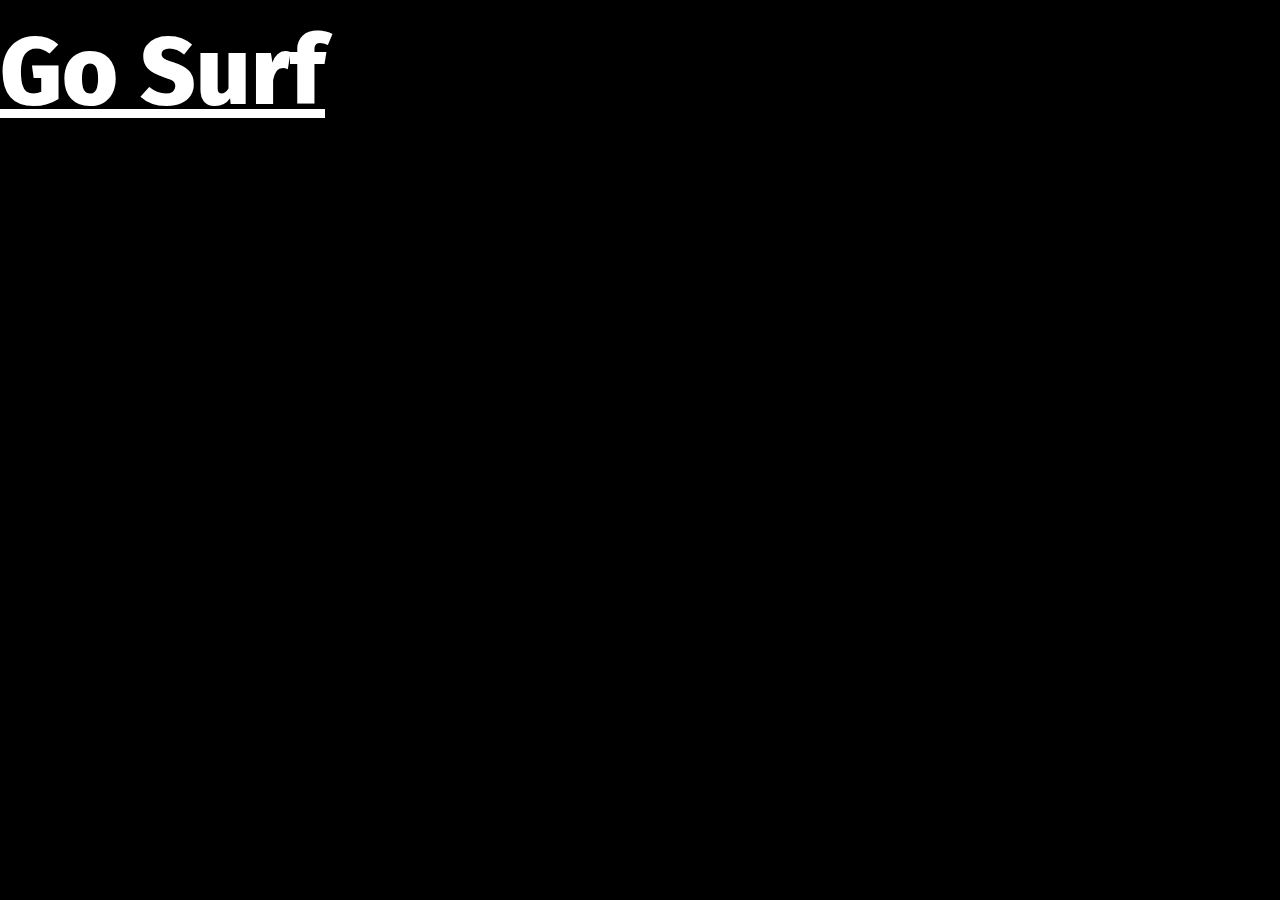
==== index.html @ fff49816 "lauch developing" ====
<!DOCTYPE html>
<html lang="en">
  <head>
    <meta charset="UTF-8"/>
    <meta http-equiv="X-UA-Compatible" content="ie=edge"/>
    <meta name="viewport" content="width=device-width, initial-scale=1.0"/>
    <meta name="description" content=""/>
    <meta name="keywords" content=""/>
    <title>Go Surf</title>
    <link rel="shortcut icon" href="img/icon/surfboard.ico" type="image/x-icon"/>
    <link rel="stylesheet" href="css/fonts.css"/>
    <link rel="stylesheet" href="css/style.css"/>
  </head>
  <body>
    <svg class="sprite">
      <symbol id="surf" viewBox="0 0 61 48">
        <g>
          <path fill-rule="evenodd" clip-rule="evenodd" d="M59.5976 43.8612C59.5882 43.8896 59.5764 43.9181 59.5623 43.9442L59.5628 43.9438C59.5487 43.9723 59.5345 43.9984 59.5063 44.0174C59.4953 44.0348 59.4844 44.0501 59.4734 44.0654C59.4679 44.0731 59.4624 44.0807 59.4569 44.0886C59.4381 44.1123 59.417 44.1385 59.3958 44.1622C59.377 44.1812 59.3582 44.2002 59.337 44.2191C59.3135 44.2429 59.2876 44.2642 59.2617 44.2832C59.2509 44.2905 59.2389 44.2984 59.2266 44.3063C59.2148 44.3138 59.2027 44.3213 59.1912 44.3283C59.1841 44.3319 59.1772 44.3356 59.1704 44.3393C59.1656 44.342 59.1608 44.3447 59.156 44.3473C59.1402 44.3562 59.1241 44.3652 59.1065 44.3734C59.097 44.3782 59.0873 44.3825 59.0773 44.3864C59.0665 44.3908 59.0555 44.3948 59.0444 44.3988C59.0354 44.4021 59.0263 44.4055 59.0172 44.409C59.0109 44.4114 59.0049 44.414 58.9989 44.4167C58.9932 44.4192 58.9874 44.4217 58.9815 44.4239C58.975 44.4265 58.9681 44.4287 58.9607 44.4304C58.956 44.4315 58.9519 44.4315 58.9478 44.4315H58.9465C58.9428 44.4316 58.9391 44.4317 58.9349 44.4327C58.862 44.4517 58.7867 44.4636 58.7091 44.4636C58.6033 44.4636 58.5656 44.4802 58.5656 44.4802C58.5224 44.5308 58.4438 44.7839 58.394 44.9442L58.3893 44.9596C58.2058 45.5529 57.8225 46.787 56.2727 46.787C54.9471 46.787 54.2886 45.8988 53.8068 45.2489L53.8034 45.2444C53.3518 44.6297 53.1802 44.4635 52.8415 44.4635C52.5029 44.4635 52.3335 44.6296 51.8796 45.2419L51.8763 45.2465C51.3945 45.8963 50.7359 46.7846 49.408 46.7846C48.0823 46.7846 47.4238 45.8964 46.942 45.2465L46.9386 45.2419C46.4871 44.6297 46.3154 44.4635 45.9767 44.4635C45.6404 44.4635 45.4687 44.6297 45.0149 45.2444C44.5351 45.8946 43.8742 46.787 42.5455 46.787C41.2175 46.787 40.559 45.8988 40.0772 45.2489L40.0738 45.2444C39.6223 44.6321 39.4506 44.466 39.112 44.466C38.7733 44.466 38.604 44.6321 38.1501 45.2444C37.6703 45.8946 37.0118 46.787 35.6808 46.787C34.3551 46.787 33.6966 45.8988 33.2148 45.2489L33.2114 45.2444C32.7599 44.6321 32.5882 44.466 32.2495 44.466C31.9132 44.466 31.7416 44.6321 31.2877 45.2468C30.8079 45.897 30.1471 46.7894 28.8183 46.7894C27.4927 46.7894 26.8342 45.9012 26.3524 45.2514L26.349 45.2468C25.8974 44.6345 25.7258 44.4684 25.3871 44.4684C25.0508 44.4684 24.8791 44.6346 24.4252 45.2492C23.9455 45.8995 23.2846 46.7918 21.9559 46.7918C21.5349 46.7918 21.1516 46.6186 20.8811 46.3053C20.225 45.5507 20.3567 44.2644 20.6272 42.2281L20.6318 42.1929C20.7284 41.4561 20.8757 40.3326 20.8271 39.7861C19.0704 40.1324 16.5775 43.6854 15.2841 46.2698C15.1242 46.5926 14.7973 46.792 14.4445 46.792C14.4257 46.792 14.4069 46.792 14.3881 46.7896C14.0142 46.7683 13.6873 46.5238 13.5603 46.1678C13.3439 45.5645 11.4955 40.1941 13.4168 37.2228C14.1364 36.1121 15.3029 35.4737 16.7939 35.3764C18.0897 35.291 18.6823 34.9397 18.7952 34.6621C18.8705 34.477 18.7505 34.1613 18.4871 33.8599C17.7863 33.0554 16.22 32.4099 14.4374 32.8988C11.9656 33.5732 9.19536 36.917 8.26171 40.3534C7.9348 41.5614 7.58201 43.797 8.91782 45.1806C9.27998 45.558 9.27058 46.1584 8.899 46.5238C8.52507 46.8893 7.93247 46.8822 7.56795 46.5049C6.09341 44.979 5.69596 42.6153 6.44617 39.8528C7.41726 36.2739 10.4888 32.0092 13.9458 31.067C16.5209 30.3645 18.7903 31.3328 19.9003 32.6072C20.6694 33.4877 20.8998 34.5011 20.5353 35.3887C20.2179 36.16 19.3336 37.1141 16.916 37.2731C16.0153 37.3324 15.3874 37.6575 14.9947 38.2627C14.2021 39.4873 14.3856 41.6588 14.7454 43.3913C16.1565 41.1058 18.6329 37.7856 21.1963 37.8663C21.6102 37.8806 21.9841 38.0609 22.2475 38.3766C22.5109 38.6898 22.6402 39.0957 22.6872 39.5988C24.4181 38.443 26.9442 37.2991 31.9298 36.7912C26.5253 14.6964 36.685 2.25821 37.1459 1.71C37.1498 1.70603 37.1538 1.7029 37.1575 1.6999C37.1628 1.69571 37.1677 1.69179 37.1718 1.68626C37.2 1.65541 37.2282 1.6293 37.2588 1.6032C37.2776 1.58421 37.2964 1.5676 37.3176 1.55336C37.3465 1.53392 37.3754 1.51766 37.4056 1.50068L37.4258 1.48928C37.4446 1.47742 37.4634 1.46555 37.4846 1.45606C37.5293 1.43707 37.5739 1.42283 37.621 1.41096C37.6319 1.40938 37.6429 1.40569 37.6539 1.402L37.6539 1.40199C37.6594 1.40014 37.6649 1.3983 37.6704 1.39673C37.7338 1.38249 37.7997 1.37537 37.8679 1.37537L38.0066 1.38011C38.2841 1.38011 38.5452 1.50115 38.7239 1.71474C39.1848 2.26032 49.2949 14.6349 43.9871 36.6228C57.8667 37.4439 59.5647 43.0329 59.6305 43.2773C59.6329 43.2868 59.6329 43.2987 59.6352 43.3082L59.6493 43.4007C59.654 43.434 59.6587 43.4672 59.6587 43.5004C59.6587 43.5027 59.6589 43.505 59.6591 43.5073L59.6599 43.5147C59.6602 43.5172 59.6605 43.5198 59.6608 43.5223C59.661 43.5245 59.6611 43.5267 59.6611 43.5289C59.6611 43.5352 59.6608 43.5413 59.6604 43.5473C59.6596 43.5574 59.6584 43.5673 59.6571 43.5778L59.6564 43.5835L59.6561 43.5869C59.6539 43.6191 59.6514 43.6534 59.6446 43.6855C59.6434 43.6927 59.6421 43.6999 59.6406 43.7071C59.6394 43.7132 59.6381 43.7193 59.6368 43.7253C59.6333 43.7405 59.6296 43.7558 59.6258 43.771L59.621 43.7875L59.6177 43.7991C59.6117 43.8204 59.6058 43.8413 59.5976 43.8612ZM38.8081 39.5466H41.2398C46.5949 21.8735 41.5573 9.95955 38.8081 5.22964V39.5466ZM36.9267 5.47874V39.5466H34.6338C29.3824 22.2174 34.1564 10.3792 36.9267 5.47874ZM56.599 44.42L56.6038 44.4046L56.6031 44.4047C56.7136 44.0486 56.9017 43.4648 57.365 43.0543C56.3235 41.7252 53.0381 38.996 43.5018 38.5C43.2949 39.2523 43.0714 40.0141 42.8269 40.7878C42.7022 41.1817 42.34 41.4499 41.9308 41.4499H33.94C33.5307 41.4499 33.1686 41.1817 33.0439 40.7878C32.8182 40.0663 32.6112 39.3567 32.416 38.6566C26.3696 39.2309 24.206 40.7617 22.5528 42.0527C22.5454 42.1083 22.5385 42.1635 22.5314 42.2192C22.5204 42.3062 22.5092 42.3944 22.4963 42.487C22.4046 43.18 22.2635 44.2479 22.2917 44.8175C22.4634 44.7155 22.6375 44.5066 22.9197 44.1222L22.923 44.1176C23.4048 43.4678 24.0634 42.5795 25.3913 42.5795C26.717 42.5795 27.3755 43.4677 27.8573 44.1176L27.8607 44.1222C28.3122 44.7344 28.4839 44.9006 28.8226 44.9006C29.1612 44.9006 29.3306 44.7345 29.7844 44.1222L29.7878 44.1176C30.2696 43.4678 30.9282 42.5795 32.2561 42.5795C33.5818 42.5795 34.2402 43.4677 34.722 44.1176L34.7254 44.1222C35.1794 44.7344 35.351 44.9006 35.6873 44.9006C36.026 44.9006 36.1953 44.7345 36.6492 44.1222C37.129 43.4719 37.7875 42.5795 39.1185 42.5795C40.4442 42.5795 41.1027 43.4677 41.5845 44.1176L41.5879 44.1222C42.0418 44.7369 42.2134 44.903 42.5521 44.903C42.8907 44.903 43.0601 44.7369 43.514 44.1246L43.5173 44.1201C43.9991 43.4702 44.6577 42.582 45.9857 42.582C47.3113 42.582 47.9698 43.4702 48.4516 44.12L48.455 44.1246C48.9065 44.7369 49.0782 44.903 49.4169 44.903C49.7555 44.903 49.9272 44.7368 50.3811 44.1222C50.8609 43.4719 51.5217 42.5795 52.8504 42.5795C54.1784 42.5795 54.8369 43.4677 55.3187 44.1176L55.3221 44.1222C55.776 44.7344 55.9477 44.9006 56.284 44.9006C56.3898 44.9006 56.4274 44.884 56.4274 44.884C56.4707 44.8334 56.5492 44.5804 56.599 44.42Z" fill="white"></path>
          <path d="M59.5623 43.9442L59.1224 43.7065L59.8802 44.3302L59.5623 43.9442ZM59.5976 43.8612L59.1354 43.6703L59.1285 43.6871L59.1228 43.7043L59.5976 43.8612ZM59.5628 43.9438L60.0108 44.1658L59.2449 43.5579L59.5628 43.9438ZM59.5063 44.0174L59.2272 43.6026L59.1396 43.6615L59.0834 43.7508L59.5063 44.0174ZM59.4734 44.0654L59.8796 44.3569L59.8797 44.3569L59.4734 44.0654ZM59.4569 44.0886L59.8487 44.3992L59.8587 44.3867L59.8677 44.3736L59.4569 44.0886ZM59.3958 44.1622L59.7509 44.5141L59.7602 44.5048L59.769 44.495L59.3958 44.1622ZM59.337 44.2191L59.0031 43.847L58.9922 43.8568L58.9818 43.8672L59.337 44.2191ZM59.2617 44.2832L59.5408 44.6981L59.5493 44.6924L59.5576 44.6863L59.2617 44.2832ZM59.2266 44.3063L58.9573 43.885L58.9572 43.885L59.2266 44.3063ZM59.1912 44.3283L59.4164 44.7747L59.4337 44.766L59.4501 44.756L59.1912 44.3283ZM59.1704 44.3393L58.9294 43.9012L58.9292 43.9013L59.1704 44.3393ZM59.156 44.3473L58.9117 43.9111L58.9116 43.9111L59.156 44.3473ZM59.1065 44.3734L58.8954 43.9202L58.8883 43.9235L58.8813 43.927L59.1065 44.3734ZM59.0773 44.3864L58.8912 43.9224L58.8911 43.9224L59.0773 44.3864ZM59.0444 44.3988L58.873 43.9291L58.873 43.9292L59.0444 44.3988ZM59.0172 44.409L59.194 44.8767L59.1981 44.8751L59.0172 44.409ZM58.9989 44.4167L59.1997 44.8746L59.1999 44.8745L58.9989 44.4167ZM58.9815 44.4239L59.1607 44.8907L59.161 44.8906L58.9815 44.4239ZM58.9607 44.4304L58.8513 43.9423L58.8383 43.9456L58.9607 44.4304ZM58.9465 44.4315V43.9315L58.9449 43.9315L58.9465 44.4315ZM58.9349 44.4327L58.8128 43.9479L58.8088 43.9489L58.9349 44.4327ZM58.5656 44.4802L58.3637 44.0228L58.2597 44.0687L58.1858 44.1551L58.5656 44.4802ZM58.394 44.9442L58.8715 45.0926L58.8716 45.0924L58.394 44.9442ZM58.3893 44.9596L57.9118 44.8112L57.9116 44.8119L58.3893 44.9596ZM53.8068 45.2489L53.405 45.5465L53.4051 45.5467L53.8068 45.2489ZM53.8034 45.2444L53.4004 45.5404L53.4016 45.5419L53.8034 45.2444ZM51.8796 45.2419L52.2812 45.5398L52.2813 45.5397L51.8796 45.2419ZM51.8763 45.2465L51.4747 44.9486L51.4746 44.9487L51.8763 45.2465ZM46.942 45.2465L47.3437 44.9487L47.3436 44.9486L46.942 45.2465ZM46.9386 45.2419L46.5362 45.5387L46.5371 45.5398L46.9386 45.2419ZM45.0149 45.2444L44.6126 44.9473L44.6125 44.9475L45.0149 45.2444ZM40.0772 45.2489L40.4789 44.9511L40.4789 44.9511L40.0772 45.2489ZM40.0738 45.2444L39.6714 45.5411L39.6722 45.5421L40.0738 45.2444ZM38.1501 45.2444L37.7484 44.9466L37.7477 44.9475L38.1501 45.2444ZM33.2148 45.2489L33.6165 44.9512L33.6164 44.9511L33.2148 45.2489ZM33.2114 45.2444L32.809 45.5411L32.8098 45.5422L33.2114 45.2444ZM31.2877 45.2468L30.8854 44.9498L30.8853 44.9499L31.2877 45.2468ZM26.3524 45.2514L26.7541 44.9536L26.754 44.9535L26.3524 45.2514ZM26.349 45.2468L25.9466 45.5436L25.9474 45.5446L26.349 45.2468ZM24.4252 45.2492L24.023 44.9522L24.0229 44.9524L24.4252 45.2492ZM20.8811 46.3053L21.2596 45.9786L21.2585 45.9773L20.8811 46.3053ZM20.6272 42.2281L21.1228 42.2939L21.1229 42.2931L20.6272 42.2281ZM20.6318 42.1929L20.136 42.1279L20.136 42.1279L20.6318 42.1929ZM20.8271 39.7861L21.3251 39.7418L21.2758 39.188L20.7303 39.2955L20.8271 39.7861ZM15.2841 46.2698L14.8369 46.0461L14.836 46.0479L15.2841 46.2698ZM14.3881 46.7896L14.4506 46.2935L14.4337 46.2914L14.4166 46.2904L14.3881 46.7896ZM13.5603 46.1678L14.0312 45.9998L14.0309 45.999L13.5603 46.1678ZM13.4168 37.2228L12.9972 36.951L12.997 36.9513L13.4168 37.2228ZM16.7939 35.3764L16.8265 35.8754L16.8268 35.8754L16.7939 35.3764ZM18.7952 34.6621L19.2584 34.8504L19.2584 34.8504L18.7952 34.6621ZM18.4871 33.8599L18.1101 34.1884L18.1106 34.1889L18.4871 33.8599ZM14.4374 32.8988L14.5691 33.3811L14.5697 33.381L14.4374 32.8988ZM8.26171 40.3534L7.7792 40.2223L7.77907 40.2228L8.26171 40.3534ZM8.91782 45.1806L9.27855 44.8344L9.27752 44.8333L8.91782 45.1806ZM8.899 46.5238L9.24849 46.8814L9.24962 46.8803L8.899 46.5238ZM7.56795 46.5049L7.92756 46.1575L7.9275 46.1574L7.56795 46.5049ZM6.44617 39.8528L6.92869 39.9838L6.92872 39.9837L6.44617 39.8528ZM13.9458 31.067L14.0773 31.5494L14.0774 31.5494L13.9458 31.067ZM19.9003 32.6072L19.5233 32.9356L19.5238 32.9362L19.9003 32.6072ZM20.5353 35.3887L20.9977 35.579L20.9978 35.5786L20.5353 35.3887ZM16.916 37.2731L16.8832 36.7741L16.8831 36.7741L16.916 37.2731ZM14.9947 38.2627L14.5752 37.9905L14.5749 37.991L14.9947 38.2627ZM14.7454 43.3913L14.2558 43.493L14.5112 44.7224L15.1708 43.654L14.7454 43.3913ZM21.1963 37.8663L21.2134 37.3666L21.212 37.3666L21.1963 37.8663ZM22.2475 38.3766L21.8636 38.6969L21.8648 38.6984L22.2475 38.3766ZM22.6872 39.5988L22.1894 39.6453L22.2675 40.4803L22.9649 40.0146L22.6872 39.5988ZM31.9298 36.7912L31.9805 37.2887L32.552 37.2304L32.4155 36.6724L31.9298 36.7912ZM37.1459 1.71L36.7908 1.35803L36.7764 1.37256L36.7632 1.38822L37.1459 1.71ZM37.1575 1.6999L37.4695 2.09061L37.4695 2.09061L37.1575 1.6999ZM37.1718 1.68626L36.8028 1.34881L36.7857 1.36759L36.7705 1.38801L37.1718 1.68626ZM37.2588 1.6032L37.5835 1.98344L37.5993 1.96993L37.614 1.95514L37.2588 1.6032ZM37.3176 1.55336L37.0385 1.1385L37.0385 1.13851L37.3176 1.55336ZM37.4056 1.50068L37.6507 1.93645L37.6513 1.93613L37.4056 1.50068ZM37.4258 1.48928L37.6715 1.92473L37.6822 1.91872L37.6925 1.91219L37.4258 1.48928ZM37.4846 1.45606L37.289 0.995784L37.28 0.999841L37.4846 1.45606ZM37.621 1.41096L37.5496 0.916081L37.5239 0.919792L37.4987 0.926155L37.621 1.41096ZM37.6539 1.402L37.8133 1.87593L37.8178 1.87435L37.6539 1.402ZM37.6539 1.40199L37.4945 0.928044L37.49 0.929631L37.6539 1.40199ZM37.6704 1.39673L37.5609 0.908845L37.5463 0.912129L37.5319 0.916284L37.6704 1.39673ZM37.8679 1.37537L37.885 0.875658L37.8764 0.875366H37.8679V1.37537ZM38.0066 1.38011L37.9896 1.87982L37.9981 1.88011H38.0066V1.38011ZM38.7239 1.71474L38.3405 2.03562L38.342 2.03742L38.7239 1.71474ZM43.9871 36.6228L43.501 36.5055L43.3608 37.0867L43.9576 37.122L43.9871 36.6228ZM59.6305 43.2773L60.116 43.1571L60.1133 43.1473L59.6305 43.2773ZM59.6352 43.3082L60.1295 43.2328L60.1261 43.2102L60.1206 43.1881L59.6352 43.3082ZM59.6493 43.4007L60.1444 43.3306L60.1436 43.3254L59.6493 43.4007ZM59.6591 43.5073L59.161 43.5526L59.1623 43.5636L59.6591 43.5073ZM59.6599 43.5147L59.1631 43.5709L59.1637 43.576L59.6599 43.5147ZM59.6608 43.5223L60.1589 43.4789L60.1588 43.4786L59.6608 43.5223ZM59.6604 43.5473L59.1617 43.511L59.1617 43.5111L59.6604 43.5473ZM59.6571 43.5778L59.161 43.5156L59.1609 43.5159L59.6571 43.5778ZM59.6564 43.5835L59.1602 43.5215L59.1586 43.5348L59.1576 43.5482L59.6564 43.5835ZM59.6561 43.5869L59.1574 43.5516L59.1574 43.5517L59.6561 43.5869ZM59.6446 43.6855L59.1555 43.5817L59.1532 43.5928L59.1513 43.6041L59.6446 43.6855ZM59.6406 43.7071L60.1308 43.8059L60.1308 43.8058L59.6406 43.7071ZM59.6368 43.7253L59.1489 43.6159L59.1489 43.616L59.6368 43.7253ZM59.6258 43.771L60.1055 43.912L60.1085 43.9017L60.1111 43.8913L59.6258 43.771ZM59.621 43.7875L59.1412 43.6464L59.1399 43.6513L59.621 43.7875ZM59.6177 43.7991L59.1366 43.6629L59.1364 43.6636L59.6177 43.7991ZM41.2398 39.5466V40.0466H41.6107L41.7183 39.6916L41.2398 39.5466ZM38.8081 39.5466H38.3081V40.0466H38.8081V39.5466ZM38.8081 5.22964L39.2404 4.97839L38.3081 3.3744V5.22964H38.8081ZM36.9267 39.5466V40.0466H37.4267V39.5466H36.9267ZM36.9267 5.47874H37.4267V3.57827L36.4915 5.23268L36.9267 5.47874ZM34.6338 39.5466L34.1553 39.6916L34.2629 40.0466H34.6338V39.5466ZM56.6038 44.4046L57.0814 44.5527L57.3126 43.8072L56.5387 43.9088L56.6038 44.4046ZM56.599 44.42L57.0765 44.5683L57.0766 44.5682L56.599 44.42ZM56.6031 44.4047L56.1255 44.2564L55.8941 45.0021L56.6682 44.9004L56.6031 44.4047ZM57.365 43.0543L57.6966 43.4285L58.0489 43.1163L57.7586 42.7458L57.365 43.0543ZM43.5018 38.5L43.5278 38.0007L43.1263 37.9798L43.0197 38.3674L43.5018 38.5ZM42.8269 40.7878L43.3036 40.9387L43.3036 40.9385L42.8269 40.7878ZM33.0439 40.7878L32.5668 40.9371L32.5672 40.9386L33.0439 40.7878ZM32.416 38.6566L32.8976 38.5223L32.7853 38.1193L32.3687 38.1589L32.416 38.6566ZM22.5528 42.0527L22.245 41.6586L22.0839 41.7845L22.0571 41.9872L22.5528 42.0527ZM22.5314 42.2192L23.0275 42.2819V42.2819L22.5314 42.2192ZM22.4963 42.487L22.0011 42.418L22.0007 42.4214L22.4963 42.487ZM22.2917 44.8175L21.7924 44.8423L21.8334 45.6715L22.5472 45.2474L22.2917 44.8175ZM22.9197 44.1222L22.5179 43.8245L22.5166 43.8263L22.9197 44.1222ZM22.923 44.1176L22.5214 43.8199L22.5213 43.82L22.923 44.1176ZM27.8573 44.1176L27.4556 44.4154L27.4557 44.4155L27.8573 44.1176ZM27.8607 44.1222L28.2631 43.8254L28.2623 43.8243L27.8607 44.1222ZM29.7844 44.1222L30.1861 44.4199L30.1862 44.4198L29.7844 44.1222ZM29.7878 44.1176L29.3861 43.8199L29.3861 43.82L29.7878 44.1176ZM34.722 44.1176L34.3204 44.4154L34.3204 44.4155L34.722 44.1176ZM34.7254 44.1222L35.1271 43.8244L35.127 43.8243L34.7254 44.1222ZM36.6492 44.1222L37.0509 44.4199L37.0515 44.419L36.6492 44.1222ZM41.5845 44.1176L41.9863 43.82L41.9861 43.8198L41.5845 44.1176ZM41.5879 44.1222L41.9901 43.8252L41.9897 43.8246L41.5879 44.1222ZM43.514 44.1246L43.1123 43.8268L43.1123 43.8269L43.514 44.1246ZM43.5173 44.1201L43.1157 43.8223L43.1157 43.8223L43.5173 44.1201ZM48.4516 44.12L48.0499 44.4178L48.05 44.4179L48.4516 44.12ZM48.455 44.1246L48.8574 43.8278L48.8566 43.8268L48.455 44.1246ZM50.3811 44.1222L50.7833 44.4192L50.7834 44.419L50.3811 44.1222ZM55.3187 44.1176L54.9171 44.4154L54.9171 44.4155L55.3187 44.1176ZM55.3221 44.1222L55.7238 43.8244L55.7237 43.8243L55.3221 44.1222ZM56.4274 44.884L56.6294 45.3414L56.7334 45.2954L56.8073 45.2091L56.4274 44.884ZM60.0022 44.182C60.0328 44.1253 60.0555 44.0689 60.0724 44.018L59.1228 43.7043C59.122 43.7069 59.1213 43.7086 59.121 43.7093C59.1207 43.7101 59.121 43.7091 59.1224 43.7065L60.0022 44.182ZM59.2449 43.5579L59.2445 43.5583L59.8802 44.3302L59.8806 44.3298L59.2449 43.5579ZM59.7854 44.4323C59.9333 44.3328 59.9958 44.196 60.0108 44.1658L59.1147 43.7219C59.1015 43.7486 59.1358 43.6641 59.2272 43.6026L59.7854 44.4323ZM59.8797 44.3569C59.8897 44.3428 59.9092 44.316 59.9293 44.2841L59.0834 43.7508C59.0828 43.7517 59.0815 43.7536 59.079 43.7572C59.0762 43.7613 59.073 43.7658 59.0671 43.7739L59.8797 44.3569ZM59.8677 44.3736C59.8706 44.3695 59.8738 44.3651 59.8796 44.3569L59.0672 43.7739C59.0621 43.781 59.0543 43.7919 59.0461 43.8036L59.8677 44.3736ZM59.769 44.495C59.7999 44.4602 59.8283 44.425 59.8487 44.3992L59.0651 43.778C59.048 43.7996 59.034 43.8167 59.0226 43.8294L59.769 44.495ZM59.6709 44.5913C59.7046 44.5611 59.7333 44.5319 59.7509 44.5141L59.0406 43.8102C59.0206 43.8304 59.0117 43.8392 59.0031 43.847L59.6709 44.5913ZM59.5576 44.6863C59.5988 44.656 59.6458 44.6178 59.6921 44.5711L58.9818 43.8672C58.9817 43.8673 58.9804 43.8686 58.9776 43.871C58.9747 43.8734 58.9709 43.8765 58.9659 43.8801L59.5576 44.6863ZM59.4958 44.7276C59.5112 44.7177 59.5265 44.7077 59.5408 44.6981L58.9827 43.8683C58.9753 43.8733 58.9666 43.879 58.9573 43.885L59.4958 44.7276ZM59.4501 44.756C59.4656 44.7466 59.4812 44.7369 59.4959 44.7275L58.9572 43.885C58.9483 43.8907 58.9398 43.896 58.9322 43.9006L59.4501 44.756ZM59.4113 44.7775C59.4154 44.7752 59.4167 44.7746 59.4164 44.7747L58.9659 43.8819C58.9516 43.8891 58.9391 43.8959 58.9294 43.9012L59.4113 44.7775ZM59.4003 44.7836C59.4053 44.7808 59.4086 44.779 59.4115 44.7774L58.9292 43.9013C58.9226 43.905 58.9163 43.9085 58.9117 43.9111L59.4003 44.7836ZM59.3177 44.8266C59.3548 44.8093 59.3865 44.7913 59.4004 44.7836L58.9116 43.9111C58.9031 43.9159 58.8993 43.918 58.8961 43.9197C58.8935 43.9211 58.8936 43.921 58.8954 43.9202L59.3177 44.8266ZM59.2634 44.8505C59.2821 44.843 59.3058 44.8329 59.3318 44.8198L58.8813 43.927C58.8883 43.9235 58.8924 43.9219 58.8912 43.9224L59.2634 44.8505ZM59.2158 44.8685C59.2256 44.865 59.2442 44.8582 59.2636 44.8505L58.8911 43.9224C58.8889 43.9233 58.8854 43.9246 58.873 43.9291L59.2158 44.8685ZM59.1981 44.8751C59.2017 44.8737 59.2061 44.8721 59.2158 44.8685L58.873 43.9292C58.8647 43.9322 58.8508 43.9372 58.8363 43.9429L59.1981 44.8751ZM59.1999 44.8745C59.2034 44.8729 59.2034 44.8729 59.2028 44.8732C59.202 44.8735 59.1987 44.8749 59.194 44.8767L58.8403 43.9413C58.8199 43.9491 58.8021 43.957 58.7978 43.9588L59.1999 44.8745ZM59.161 44.8906C59.1794 44.8835 59.1955 44.8764 59.1997 44.8746L58.7981 43.9587C58.7948 43.9602 58.7946 43.9602 58.7949 43.9601C58.7955 43.9599 58.7981 43.9588 58.802 43.9573L59.161 44.8906ZM59.0701 44.9183C59.1075 44.9099 59.1383 44.8993 59.1607 44.8907L58.8023 43.9572C58.8116 43.9536 58.8287 43.9475 58.8514 43.9425L59.0701 44.9183ZM58.9478 44.9315C58.9484 44.9315 59.0107 44.9334 59.0832 44.9151L58.8383 43.9456C58.9013 43.9297 58.9553 43.9315 58.9478 43.9315V44.9315ZM58.9465 44.9315H58.9478V43.9315H58.9465V44.9315ZM59.0569 44.9176C58.9997 44.932 58.9533 44.9315 58.948 44.9315L58.9449 43.9315C58.9323 43.9316 58.8784 43.9313 58.8128 43.9479L59.0569 44.9176ZM58.7091 44.9636C58.8379 44.9636 58.9561 44.9439 59.0609 44.9166L58.8088 43.9489C58.7678 43.9596 58.7355 43.9636 58.7091 43.9636V44.9636ZM58.5656 44.4802C58.7676 44.9376 58.7673 44.9377 58.7671 44.9378C58.767 44.9378 58.7668 44.9379 58.7667 44.938C58.7663 44.9381 58.766 44.9383 58.7657 44.9384C58.7651 44.9387 58.7645 44.9389 58.7639 44.9392C58.7627 44.9397 58.7615 44.9403 58.7603 44.9408C58.7579 44.9418 58.7555 44.9427 58.7532 44.9437C58.7486 44.9455 58.7442 44.9472 58.74 44.9488C58.7315 44.9519 58.7239 44.9544 58.7171 44.9564C58.7036 44.9605 58.6936 44.9626 58.6879 44.9637C58.6768 44.9657 58.6821 44.9636 58.7091 44.9636V43.9636C58.6303 43.9636 58.5639 43.9697 58.5074 43.9801C58.4791 43.9853 58.4531 43.9916 58.4292 43.9988C58.4173 44.0024 58.4058 44.0062 58.3949 44.0102C58.3895 44.0122 58.3841 44.0143 58.3789 44.0164C58.3763 44.0174 58.3738 44.0185 58.3712 44.0195C58.3699 44.0201 58.3687 44.0206 58.3674 44.0212C58.3668 44.0214 58.3662 44.0217 58.3656 44.022C58.3652 44.0221 58.3649 44.0222 58.3646 44.0224C58.3645 44.0225 58.3642 44.0226 58.3642 44.0226C58.3639 44.0227 58.3637 44.0228 58.5656 44.4802ZM58.8716 45.0924C58.897 45.0105 58.9265 44.9157 58.9544 44.8357C58.9684 44.7954 58.9796 44.766 58.9874 44.7477C58.9914 44.7385 58.9922 44.7375 58.9898 44.7419C58.9886 44.7443 58.985 44.7508 58.9793 44.7599C58.974 44.7682 58.9629 44.785 58.9455 44.8053L58.1858 44.1551C58.1184 44.2338 58.0795 44.3275 58.0677 44.3552C58.0471 44.4036 58.0274 44.457 58.0102 44.5063C57.9755 44.6056 57.9409 44.7175 57.9165 44.796L58.8716 45.0924ZM58.8667 45.1079L58.8715 45.0926L57.9165 44.7959L57.9118 44.8112L58.8667 45.1079ZM56.2727 47.287C57.205 47.287 57.8279 46.9053 58.2306 46.412C58.6123 45.9446 58.7769 45.3985 58.8669 45.1073L57.9116 44.8119C57.8181 45.1141 57.6994 45.4816 57.4561 45.7795C57.2339 46.0517 56.8902 46.287 56.2727 46.287V47.287ZM53.4051 45.5467C53.8791 46.186 54.6727 47.287 56.2727 47.287V46.287C55.2214 46.287 54.6981 45.6116 54.2084 44.9512L53.4051 45.5467ZM53.4016 45.5419L53.405 45.5465L54.2086 44.9514L54.2052 44.9468L53.4016 45.5419ZM52.8415 44.9635C52.884 44.9635 52.8991 44.9686 52.9036 44.9702C52.9079 44.9717 52.9245 44.9778 52.9596 45.0072C53.047 45.0802 53.1686 45.2248 53.4004 45.5404L54.2063 44.9483C53.9866 44.6492 53.7966 44.4034 53.6007 44.2397C53.3657 44.0434 53.1236 43.9635 52.8415 43.9635V44.9635ZM52.2813 45.5397C52.5148 45.2247 52.6364 45.0803 52.7242 45.0069C52.7594 44.9776 52.7759 44.9715 52.7799 44.9701C52.7841 44.9686 52.799 44.9635 52.8415 44.9635V43.9635C52.5591 43.9635 52.3177 44.0436 52.0833 44.2393C51.8884 44.4021 51.6983 44.6469 51.478 44.9442L52.2813 45.5397ZM52.2779 45.5443L52.2812 45.5398L51.478 44.9441L51.4747 44.9486L52.2779 45.5443ZM49.408 47.2846C51.0101 47.2846 51.8038 46.1838 52.2779 45.5442L51.4746 44.9487C50.9852 45.6089 50.4617 46.2846 49.408 46.2846V47.2846ZM46.5404 45.5443C47.0143 46.1835 47.8079 47.2846 49.408 47.2846V46.2846C48.3567 46.2846 47.8333 45.6092 47.3437 44.9487L46.5404 45.5443ZM46.5371 45.5398L46.5405 45.5444L47.3436 44.9486L47.3402 44.944L46.5371 45.5398ZM45.9767 44.9635C46.0192 44.9635 46.0344 44.9686 46.039 44.9702C46.0435 44.9718 46.0601 44.978 46.0953 45.0073C46.1828 45.0802 46.3044 45.2243 46.5362 45.5387L47.341 44.9451C47.1213 44.6473 46.9312 44.4022 46.7354 44.239C46.5006 44.0434 46.2587 43.9635 45.9767 43.9635V44.9635ZM45.4171 45.5414C45.6501 45.2258 45.7724 45.0807 45.8605 45.0072C45.8959 44.9776 45.9125 44.9714 45.9166 44.9699C45.9207 44.9685 45.9352 44.9635 45.9767 44.9635V43.9635C45.6949 43.9635 45.4536 44.044 45.2193 44.2397C45.024 44.4029 44.8335 44.6482 44.6126 44.9473L45.4171 45.5414ZM42.5455 47.287C44.149 47.287 44.9449 46.1814 45.4172 45.5412L44.6125 44.9475C44.1253 45.6078 43.5994 46.287 42.5455 46.287V47.287ZM39.6756 45.5467C40.1497 46.1863 40.9433 47.287 42.5455 47.287V46.287C41.4917 46.287 40.9683 45.6113 40.4789 44.9511L39.6756 45.5467ZM39.6722 45.5421L39.6756 45.5467L40.4789 44.9511L40.4755 44.9466L39.6722 45.5421ZM39.112 44.966C39.1545 44.966 39.1696 44.971 39.1743 44.9726C39.1787 44.9742 39.1954 44.9804 39.2305 45.0097C39.3181 45.0826 39.4396 45.2267 39.6714 45.5411L40.4762 44.9476C40.2565 44.6497 40.0665 44.4046 39.8706 44.2414C39.6358 44.0458 39.394 43.966 39.112 43.966V44.966ZM38.5518 45.5421C38.7853 45.2271 38.9069 45.0827 38.9947 45.0094C39.0299 44.98 39.0463 44.9739 39.0504 44.9725C39.0546 44.971 39.0695 44.966 39.112 44.966V43.966C38.8296 43.966 38.5882 44.046 38.3538 44.2417C38.1588 44.4045 37.9688 44.6493 37.7484 44.9466L38.5518 45.5421ZM35.6808 47.287C37.2868 47.287 38.0803 46.1811 38.5524 45.5412L37.7477 44.9475C37.2603 45.6081 36.7369 46.287 35.6808 46.287V47.287ZM32.8132 45.5467C33.2871 46.186 34.0807 47.287 35.6808 47.287V46.287C34.6295 46.287 34.1061 45.6116 33.6165 44.9512L32.8132 45.5467ZM32.8098 45.5422L32.8132 45.5468L33.6164 44.9511L33.613 44.9465L32.8098 45.5422ZM32.2495 44.966C32.292 44.966 32.3072 44.971 32.3118 44.9726C32.3163 44.9742 32.333 44.9804 32.3681 45.0097C32.4556 45.0826 32.5772 45.2267 32.809 45.5411L33.6138 44.9476C33.3941 44.6497 33.2041 44.4046 33.0082 44.2414C32.7734 44.0458 32.5315 43.966 32.2495 43.966V44.966ZM31.6899 45.5438C31.9229 45.2282 32.0452 45.0831 32.1333 45.0096C32.1687 44.98 32.1854 44.9738 32.1894 44.9724C32.1936 44.9709 32.208 44.966 32.2495 44.966V43.966C31.9677 43.966 31.7264 44.0465 31.4921 44.2422C31.2968 44.4054 31.1063 44.6507 30.8854 44.9498L31.6899 45.5438ZM28.8183 47.2894C30.4219 47.2894 31.2177 46.1838 31.69 45.5436L30.8853 44.9499C30.3981 45.6103 29.8723 46.2894 28.8183 46.2894V47.2894ZM25.9508 45.5491C26.4247 46.1884 27.2183 47.2894 28.8183 47.2894V46.2894C27.7671 46.2894 27.2437 45.6141 26.7541 44.9536L25.9508 45.5491ZM25.9474 45.5446L25.9508 45.5492L26.754 44.9535L26.7506 44.9489L25.9474 45.5446ZM25.3871 44.9684C25.4296 44.9684 25.4448 44.9734 25.4494 44.9751C25.4538 44.9766 25.4705 44.9828 25.5057 45.0121C25.5932 45.0851 25.7148 45.2292 25.9466 45.5436L26.7514 44.95C26.5317 44.6521 26.3416 44.407 26.1458 44.2439C25.911 44.0482 25.6691 43.9684 25.3871 43.9684V44.9684ZM24.8275 45.5462C25.0605 45.2307 25.1828 45.0855 25.2708 45.012C25.3063 44.9824 25.3229 44.9763 25.327 44.9748C25.3311 44.9733 25.3456 44.9684 25.3871 44.9684V43.9684C25.1052 43.9684 24.8639 44.0489 24.6297 44.2446C24.4343 44.4078 24.2439 44.6531 24.023 44.9522L24.8275 45.5462ZM21.9559 47.2918C23.5594 47.2918 24.3552 46.1863 24.8276 45.5461L24.0229 44.9524C23.5357 45.6127 23.0098 46.2918 21.9559 46.2918V47.2918ZM20.5027 46.6321C20.8702 47.0578 21.3928 47.2918 21.9559 47.2918V46.2918C21.677 46.2918 21.433 46.1794 21.2596 45.9786L20.5027 46.6321ZM20.1315 42.1623C19.9974 43.1717 19.8905 44.0423 19.9068 44.7587C19.9232 45.4791 20.0646 46.1282 20.5038 46.6334L21.2585 45.9773C21.0416 45.7278 20.9207 45.3565 20.9066 44.7359C20.8923 44.1114 20.9864 43.3207 21.1228 42.2939L20.1315 42.1623ZM20.136 42.1279L20.1314 42.1631L21.1229 42.2931L21.1275 42.2578L20.136 42.1279ZM20.329 39.8303C20.3487 40.052 20.3292 40.4272 20.2862 40.8699C20.2443 41.3014 20.1845 41.7582 20.136 42.1279L21.1275 42.2579C21.1757 41.8908 21.2378 41.4175 21.2815 40.9664C21.3242 40.5265 21.354 40.0667 21.3251 39.7418L20.329 39.8303ZM15.7312 46.4936C16.3642 45.2288 17.2923 43.7249 18.2721 42.5011C18.7621 41.8891 19.2562 41.3583 19.724 40.9641C20.2007 40.5624 20.6076 40.3389 20.9238 40.2766L20.7303 39.2955C20.1681 39.4063 19.6047 39.7569 19.0795 40.1995C18.5454 40.6496 18.006 41.2335 17.4915 41.8761C16.4624 43.1616 15.4974 44.7264 14.8369 46.0461L15.7312 46.4936ZM14.4445 47.292C14.9862 47.292 15.4873 46.9859 15.7321 46.4918L14.836 46.0479C14.761 46.1993 14.6084 46.292 14.4445 46.292V47.292ZM14.3255 47.2857C14.3806 47.2926 14.4308 47.292 14.4445 47.292V46.292C14.4395 46.292 14.4368 46.292 14.4344 46.2919C14.4322 46.2919 14.4316 46.2919 14.4321 46.2919C14.4328 46.2919 14.4399 46.2922 14.4506 46.2935L14.3255 47.2857ZM13.0893 46.3358C13.2836 46.8803 13.7842 47.256 14.3596 47.2888L14.4166 46.2904C14.2441 46.2806 14.091 46.1673 14.0312 45.9998L13.0893 46.3358ZM12.997 36.9513C11.9329 38.5968 11.9395 40.8398 12.1917 42.6522C12.4475 44.4907 12.9764 46.0209 13.0896 46.3366L14.0309 45.999C13.9278 45.7114 13.4243 44.2548 13.1821 42.5144C12.9363 40.748 12.9793 38.8202 13.8367 37.4943L12.997 36.9513ZM16.7613 34.8775C15.1357 34.9836 13.8146 35.6894 12.9972 36.951L13.8364 37.4947C14.4583 36.5349 15.47 35.9639 16.8265 35.8754L16.7613 34.8775ZM18.332 34.4738C18.3526 34.423 18.3335 34.5116 18.0481 34.6289C17.7883 34.7356 17.373 34.8372 16.761 34.8775L16.8268 35.8754C17.5106 35.8303 18.0395 35.7135 18.4281 35.5538C18.7912 35.4047 19.1249 35.1788 19.2584 34.8504L18.332 34.4738ZM18.1106 34.1889C18.2128 34.3059 18.2733 34.4104 18.3012 34.4834C18.315 34.5193 18.3172 34.5381 18.3174 34.5405C18.3176 34.5432 18.3148 34.5162 18.332 34.4738L19.2584 34.8504C19.3651 34.5879 19.3085 34.3176 19.2351 34.1258C19.156 33.9193 19.0248 33.7154 18.8636 33.5309L18.1106 34.1889ZM14.5697 33.381C16.1783 32.9398 17.5429 33.5372 18.1101 34.1884L18.8641 33.5315C18.0297 32.5736 16.2618 31.88 14.3052 32.4166L14.5697 33.381ZM8.74422 40.4845C9.1905 38.8419 10.0804 37.2098 11.1578 35.9093C12.2431 34.5993 13.4724 33.6803 14.5691 33.3811L14.3058 32.4164C12.9307 32.7916 11.539 33.8817 10.3877 35.2714C9.22864 36.6705 8.26657 38.4285 7.7792 40.2223L8.74422 40.4845ZM9.27752 44.8333C8.72401 44.26 8.50063 43.491 8.46578 42.6797C8.43093 41.8682 8.58779 41.0626 8.74435 40.484L7.77907 40.2228C7.60873 40.8523 7.42573 41.7685 7.46671 42.7226C7.50769 43.677 7.77581 44.7176 8.55811 45.5279L9.27752 44.8333ZM9.24962 46.8803C9.81628 46.3229 9.83035 45.4093 9.27855 44.8344L8.55708 45.5268C8.72961 45.7066 8.72487 45.9938 8.54838 46.1674L9.24962 46.8803ZM7.20834 46.8523C7.76603 47.4296 8.6768 47.4402 9.24849 46.8814L8.54951 46.1663C8.37335 46.3385 8.09891 46.3349 7.92756 46.1575L7.20834 46.8523ZM5.96364 39.7217C5.18552 42.587 5.56975 45.1566 7.2084 46.8523L7.9275 46.1574C6.61707 44.8014 6.20641 42.6435 6.92869 39.9838L5.96364 39.7217ZM13.8143 30.5846C11.9466 31.0936 10.2324 32.4809 8.87522 34.1564C7.51341 35.8376 6.46873 37.8603 5.96362 39.7218L6.92872 39.9837C7.3947 38.2664 8.3713 36.3672 9.65228 34.7858C10.9379 33.1987 12.488 31.9825 14.0773 31.5494L13.8143 30.5846ZM20.2774 32.2789C19.0424 30.861 16.5759 29.8312 13.8142 30.5846L14.0774 31.5494C16.4659 30.8978 18.5381 31.8046 19.5233 32.9356L20.2774 32.2789ZM20.9978 35.5786C21.4513 34.4744 21.1381 33.2643 20.2769 32.2783L19.5238 32.9362C20.2006 33.7111 20.3483 34.5279 20.0728 35.1987L20.9978 35.5786ZM16.9488 37.772C18.2171 37.6886 19.1289 37.3937 19.7798 36.9835C20.4362 36.5698 20.802 36.0543 20.9977 35.579L20.0729 35.1984C19.9511 35.4944 19.7161 35.8416 19.2466 36.1375C18.7716 36.4369 18.0325 36.6985 16.8832 36.7741L16.9488 37.772ZM15.4141 38.5349C15.7001 38.0942 16.163 37.8238 16.9489 37.772L16.8831 36.7741C15.8676 36.8411 15.0747 37.2209 14.5752 37.9905L15.4141 38.5349ZM15.2349 43.2896C15.0592 42.4436 14.9301 41.5055 14.9379 40.641C14.9458 39.7645 15.0944 39.0289 15.4144 38.5344L14.5749 37.991C14.1024 38.7211 13.9465 39.6835 13.9379 40.632C13.9293 41.5926 14.0717 42.6064 14.2558 43.493L15.2349 43.2896ZM21.212 37.3666C19.7158 37.3195 18.3265 38.2571 17.1868 39.3863C16.03 40.5325 15.0339 41.9723 14.3199 43.1286L15.1708 43.654C15.868 42.5248 16.8157 41.1617 17.8906 40.0967C18.9827 39.0146 20.1134 38.3325 21.1805 38.3661L21.212 37.3666ZM22.6314 38.0562C22.2751 37.6293 21.7669 37.3857 21.2134 37.3666L21.1791 38.366C21.4534 38.3755 21.693 38.4926 21.8636 38.6969L22.6314 38.0562ZM23.1851 39.5522C23.1328 38.9934 22.9834 38.4749 22.6302 38.0548L21.8648 38.6984C22.0384 38.9048 22.1476 39.1979 22.1894 39.6453L23.1851 39.5522ZM31.8791 36.2938C26.8274 36.8084 24.2199 37.9742 22.4096 39.183L22.9649 40.0146C24.6163 38.9119 27.0609 37.7898 31.9805 37.2887L31.8791 36.2938ZM36.7632 1.38822C36.243 2.00695 25.9882 14.6049 31.4441 36.91L32.4155 36.6724C27.0625 14.788 37.127 2.50948 37.5286 2.03177L36.7632 1.38822ZM36.8455 1.30919C36.8436 1.31076 36.8179 1.33066 36.7908 1.35803L37.5011 2.06196C37.4907 2.07239 37.4818 2.08027 37.476 2.08524C37.471 2.08951 37.4668 2.09278 37.4695 2.09061L36.8455 1.30919ZM36.7705 1.38801C36.792 1.35912 36.8129 1.33815 36.8274 1.32487C36.8396 1.3137 36.8504 1.30526 36.8455 1.30919L37.4695 2.09061C37.4699 2.09035 37.4858 2.07786 37.5028 2.0623C37.5221 2.04464 37.5475 2.01894 37.5731 1.98452L36.7705 1.38801ZM36.9341 1.22296C36.8934 1.25773 36.8491 1.29828 36.8028 1.34881L37.5407 2.02372C37.551 2.01254 37.5631 2.00088 37.5835 1.98344L36.9341 1.22296ZM37.0385 1.13851C36.9813 1.17698 36.937 1.21764 36.9036 1.25126L37.614 1.95514C37.6183 1.95078 37.6115 1.95822 37.5967 1.96821L37.0385 1.13851ZM37.1604 1.06491C37.1327 1.08051 37.0866 1.10617 37.0385 1.1385L37.5967 1.96822C37.6064 1.96167 37.6181 1.95481 37.6507 1.93645L37.1604 1.06491ZM37.18 1.05383L37.1599 1.06523L37.6513 1.93613L37.6715 1.92473L37.18 1.05383ZM37.28 0.999841C37.2215 1.02605 37.1738 1.05709 37.159 1.06638L37.6925 1.91219C37.6975 1.90902 37.7003 1.90728 37.7028 1.90575C37.705 1.90436 37.7057 1.90396 37.7055 1.9041C37.705 1.90439 37.699 1.90788 37.6892 1.91227L37.28 0.999841ZM37.4987 0.926155C37.4319 0.942985 37.362 0.964861 37.289 0.995874L37.6801 1.91624C37.6965 1.90928 37.7159 1.90268 37.7433 1.89577L37.4987 0.926155ZM37.4945 0.928097C37.4871 0.93056 37.4921 0.928813 37.4989 0.926846C37.5067 0.924591 37.5249 0.919643 37.5496 0.916081L37.6923 1.90585C37.7563 1.89663 37.8111 1.87666 37.8133 1.8759L37.4945 0.928097ZM37.49 0.929631L37.4899 0.929645L37.8178 1.87435L37.8179 1.87434L37.49 0.929631ZM37.5319 0.916284C37.5141 0.92141 37.4982 0.926842 37.4946 0.928066L37.8133 1.87591C37.8165 1.87484 37.8166 1.87479 37.8164 1.87488C37.8158 1.87505 37.813 1.87596 37.8088 1.87717L37.5319 0.916284ZM37.8679 0.875366C37.7647 0.875366 37.662 0.886171 37.5609 0.908845L37.7798 1.88461C37.8057 1.8788 37.8347 1.87537 37.8679 1.87537V0.875366ZM38.0237 0.880405L37.885 0.875658L37.8508 1.87507L37.9896 1.87982L38.0237 0.880405ZM39.1074 1.39386C38.8331 1.06611 38.4314 0.880112 38.0066 0.880112V1.88011C38.1369 1.88011 38.2573 1.93618 38.3405 2.03562L39.1074 1.39386ZM44.4731 36.7402C49.8316 14.5427 39.6269 2.00877 39.1059 1.39206L38.342 2.03742C38.7428 2.51187 48.7583 14.7272 43.501 36.5055L44.4731 36.7402ZM60.1133 43.1473C60.0531 42.9237 59.5494 41.362 57.2773 39.7579C55.0118 38.1583 51.0188 36.5379 44.0166 36.1237L43.9576 37.122C50.8349 37.5288 54.6307 39.1134 56.7006 40.5748C58.7638 42.0315 59.1421 43.3865 59.1477 43.4074L60.1133 43.1473ZM60.1206 43.1881C60.1255 43.2082 60.1279 43.2238 60.1289 43.2306C60.1294 43.2344 60.1297 43.2372 60.1299 43.2382C60.13 43.2391 60.13 43.2397 60.1299 43.238C60.1297 43.237 60.1294 43.2338 60.129 43.2302C60.1285 43.2265 60.1279 43.2211 60.127 43.2147C60.1253 43.2027 60.122 43.182 60.1159 43.1572L59.1452 43.3975C59.1402 43.3774 59.1378 43.3617 59.1368 43.3549C59.1363 43.3511 59.136 43.3484 59.1358 43.3473C59.1357 43.3464 59.1357 43.3459 59.1359 43.3475C59.136 43.3485 59.1363 43.3518 59.1367 43.3553C59.1372 43.359 59.1378 43.3644 59.1388 43.3708C59.1404 43.3828 59.1437 43.4035 59.1499 43.4283L60.1206 43.1881ZM60.1436 43.3254L60.1295 43.2328L59.1409 43.3835L59.155 43.4761L60.1436 43.3254ZM60.1587 43.5004C60.1587 43.426 60.1482 43.3577 60.1444 43.3307L59.1543 43.4708C59.1555 43.4795 59.1564 43.4856 59.1571 43.4914C59.1579 43.497 59.1583 43.5007 59.1586 43.5034C59.1592 43.5089 59.1587 43.5069 59.1587 43.5004H60.1587ZM60.157 43.4621C60.1577 43.4697 60.1587 43.4832 60.1587 43.5004H59.1587C59.1587 43.5222 59.16 43.5403 59.1611 43.5526L60.157 43.4621ZM60.1567 43.4584L60.1559 43.4511L59.1623 43.5636L59.1631 43.5709L60.1567 43.4584ZM60.1588 43.4786C60.1577 43.4657 60.1563 43.4543 60.1561 43.4533L59.1637 43.576C59.1639 43.5777 59.1638 43.5768 59.1636 43.5755C59.1634 43.5739 59.1631 43.5706 59.1627 43.5661L60.1588 43.4786ZM60.1611 43.5289C60.1611 43.5079 60.1599 43.4904 60.1589 43.4789L59.1627 43.5658C59.162 43.5586 59.1611 43.5455 59.1611 43.5289H60.1611ZM60.1591 43.5835C60.1602 43.5676 60.1611 43.5492 60.1611 43.5289H59.1611C59.1611 43.5212 59.1614 43.515 59.1617 43.511L60.1591 43.5835ZM60.1532 43.64C60.1542 43.6317 60.1572 43.6088 60.1591 43.5835L59.1617 43.5111C59.1619 43.5077 59.1622 43.5059 59.1621 43.5067C59.1619 43.5079 59.1617 43.5097 59.161 43.5156L60.1532 43.64ZM60.1525 43.6454L60.1532 43.6397L59.1609 43.5159L59.1602 43.5215L60.1525 43.6454ZM60.1549 43.6222L60.1551 43.6188L59.1576 43.5482L59.1574 43.5516L60.1549 43.6222ZM60.1337 43.7894C60.149 43.7174 60.1531 43.6478 60.1549 43.6221L59.1574 43.5517C59.1568 43.56 59.1564 43.5661 59.1559 43.5719C59.1555 43.5774 59.1551 43.5813 59.1548 43.5841C59.1542 43.5903 59.1541 43.5884 59.1555 43.5817L60.1337 43.7894ZM60.1308 43.8058C60.1332 43.7939 60.1356 43.7809 60.1379 43.767L59.1513 43.6041C59.1512 43.6045 59.151 43.6059 59.1505 43.6085L60.1308 43.8058ZM60.1246 43.8347C60.1267 43.8257 60.1287 43.8161 60.1308 43.8059L59.1505 43.6084C59.1501 43.6103 59.1496 43.6128 59.1489 43.6159L60.1246 43.8347ZM60.1111 43.8913C60.1147 43.8769 60.1198 43.8563 60.1247 43.8347L59.1489 43.616C59.1469 43.6248 59.1445 43.6346 59.1405 43.6507L60.1111 43.8913ZM60.1007 43.9285L60.1055 43.912L59.1461 43.6299L59.1413 43.6464L60.1007 43.9285ZM60.0988 43.9353L60.1021 43.9237L59.1399 43.6513L59.1366 43.6629L60.0988 43.9353ZM60.0597 44.052C60.081 44.0004 60.0944 43.9508 60.0989 43.9346L59.1364 43.6636C59.1348 43.6692 59.1338 43.6727 59.1329 43.676C59.132 43.6791 59.1315 43.6807 59.1313 43.6813C59.1308 43.6829 59.1321 43.6783 59.1354 43.6703L60.0597 44.052ZM41.2398 39.0466H38.8081V40.0466H41.2398V39.0466ZM38.3758 5.4809C41.0722 10.1199 46.0673 21.8904 40.7613 39.4016L41.7183 39.6916C47.1225 21.8567 42.0424 9.79917 39.2404 4.97839L38.3758 5.4809ZM39.3081 39.5466V5.22964H38.3081V39.5466H39.3081ZM37.4267 39.5466V5.47874H36.4267V39.5466H37.4267ZM34.6338 40.0466H36.9267V39.0466H34.6338V40.0466ZM36.4915 5.23268C33.6698 10.2239 28.8557 22.2035 34.1553 39.6916L35.1123 39.4016C29.909 22.2313 34.6429 10.5346 37.362 5.7248L36.4915 5.23268ZM56.1263 44.2564L56.1215 44.2719L57.0766 44.5682L57.0814 44.5527L56.1263 44.2564ZM56.6682 44.9004L56.6689 44.9003L56.5387 43.9088L56.538 43.9089L56.6682 44.9004ZM57.0334 42.6801C56.454 43.1935 56.2342 43.9063 56.1255 44.2564L57.0806 44.5529C57.193 44.191 57.3494 43.7362 57.6966 43.4285L57.0334 42.6801ZM43.4758 38.9993C52.9292 39.491 56.051 42.1882 56.9715 43.3627L57.7586 42.7458C56.5959 41.2623 53.1471 38.501 43.5278 38.0007L43.4758 38.9993ZM43.3036 40.9385C43.5502 40.1583 43.7754 39.3905 43.9839 38.6326L43.0197 38.3674C42.8143 39.1142 42.5926 39.8699 42.3501 40.6371L43.3036 40.9385ZM41.9308 41.9499C42.5618 41.9499 43.1142 41.5368 43.3036 40.9387L42.3502 40.6369C42.2901 40.8266 42.1183 40.9499 41.9308 40.9499V41.9499ZM33.94 41.9499H41.9308V40.9499H33.94V41.9499ZM32.5672 40.9386C32.7565 41.5369 33.309 41.9499 33.94 41.9499V40.9499C33.7525 40.9499 33.5806 40.8266 33.5207 40.637L32.5672 40.9386ZM31.9344 38.7909C32.1306 39.4948 32.3391 40.2096 32.5668 40.9371L33.5211 40.6385C33.2972 39.923 33.0918 39.2186 32.8976 38.5223L31.9344 38.7909ZM22.8605 42.4468C23.6731 41.8122 24.5853 41.139 26.0265 40.5486C27.4733 39.9559 29.4754 39.4382 32.4633 39.1544L32.3687 38.1589C29.3102 38.4494 27.2073 38.9842 25.6474 39.6232C24.0819 40.2645 23.0857 41.0021 22.245 41.6586L22.8605 42.4468ZM23.0275 42.2819C23.0345 42.226 23.0413 42.1722 23.0485 42.1182L22.0571 41.9872C22.0495 42.0444 22.0424 42.101 22.0354 42.1564L23.0275 42.2819ZM22.9916 42.556C23.005 42.4598 23.0165 42.3686 23.0275 42.2819L22.0354 42.1564C22.0243 42.2439 22.0135 42.329 22.0011 42.418L22.9916 42.556ZM22.7911 44.7928C22.7657 44.2803 22.8972 43.269 22.992 42.5526L22.0007 42.4214C21.912 43.091 21.7613 44.2156 21.7924 44.8423L22.7911 44.7928ZM22.5166 43.8263C22.219 44.2318 22.1039 44.3475 22.0363 44.3877L22.5472 45.2474C22.823 45.0835 23.0559 44.7815 23.3227 44.418L22.5166 43.8263ZM22.5213 43.82L22.5179 43.8245L23.3214 44.4198L23.3248 44.4153L22.5213 43.82ZM25.3913 42.0795C23.7892 42.0795 22.9955 43.1803 22.5214 43.8199L23.3247 44.4154C23.8141 43.7552 24.3376 43.0795 25.3913 43.0795V42.0795ZM28.2589 43.8198C27.785 43.1806 26.9914 42.0795 25.3913 42.0795V43.0795C26.4426 43.0795 26.966 43.7549 27.4556 44.4154L28.2589 43.8198ZM28.2623 43.8243L28.2589 43.8197L27.4557 44.4155L27.4591 44.42L28.2623 43.8243ZM28.8226 44.4006C28.7801 44.4006 28.7649 44.3955 28.7603 44.3939C28.7558 44.3923 28.7392 44.3861 28.704 44.3568C28.6165 44.2839 28.4949 44.1398 28.2631 43.8254L27.4583 44.419C27.678 44.7168 27.868 44.9619 28.0639 45.1251C28.2987 45.3207 28.5406 45.4006 28.8226 45.4006V44.4006ZM29.3828 43.8244C29.1492 44.1394 29.0277 44.2838 28.9398 44.3572C28.9047 44.3865 28.8882 44.3926 28.8841 44.394C28.8799 44.3955 28.8651 44.4006 28.8226 44.4006V45.4006C29.1049 45.4006 29.3463 45.3205 29.5807 45.1248C29.7757 44.962 29.9657 44.7172 30.1861 44.4199L29.3828 43.8244ZM29.3861 43.82L29.3827 43.8245L30.1862 44.4198L30.1895 44.4153L29.3861 43.82ZM32.2561 42.0795C30.6539 42.0795 29.8603 43.1803 29.3861 43.8199L30.1894 44.4154C30.6789 43.7552 31.2024 43.0795 32.2561 43.0795V42.0795ZM35.1237 43.8198C34.6498 43.1806 33.8561 42.0795 32.2561 42.0795V43.0795C33.3074 43.0795 33.8307 43.7549 34.3204 44.4154L35.1237 43.8198ZM35.127 43.8243L35.1236 43.8197L34.3204 44.4155L34.3238 44.42L35.127 43.8243ZM35.6873 44.4006C35.6458 44.4006 35.6312 44.3956 35.627 44.3941C35.6228 44.3926 35.606 44.3864 35.5706 44.3568C35.4825 44.2835 35.3602 44.1388 35.1271 43.8244L34.3238 44.42C34.5446 44.7178 34.7351 44.9624 34.9304 45.1251C35.1645 45.3202 35.4056 45.4006 35.6873 45.4006V44.4006ZM36.2475 43.8244C36.014 44.1394 35.8924 44.2838 35.8046 44.3572C35.7694 44.3865 35.753 44.3926 35.7489 44.394C35.7447 44.3955 35.7298 44.4006 35.6873 44.4006V45.4006C35.9697 45.4006 36.2111 45.3205 36.4455 45.1248C36.6405 44.962 36.8305 44.7172 37.0509 44.4199L36.2475 43.8244ZM39.1185 42.0795C37.5125 42.0795 36.719 43.1854 36.2469 43.8253L37.0515 44.419C37.539 43.7584 38.0624 43.0795 39.1185 43.0795V42.0795ZM41.9861 43.8198C41.5122 43.1806 40.7186 42.0795 39.1185 42.0795V43.0795C40.1698 43.0795 40.6931 43.7549 41.1828 44.4154L41.9861 43.8198ZM41.9897 43.8246L41.9863 43.82L41.1827 44.4152L41.1861 44.4198L41.9897 43.8246ZM42.5521 44.403C42.5096 44.403 42.4945 44.398 42.4899 44.3963C42.4855 44.3948 42.4687 44.3885 42.4334 44.3591C42.3454 44.2857 42.2232 44.1408 41.9901 43.8252L41.1856 44.4192C41.4065 44.7182 41.5971 44.9638 41.793 45.1272C42.028 45.3231 42.2699 45.403 42.5521 45.403V44.403ZM43.1123 43.8269C42.8788 44.1419 42.7572 44.2863 42.6694 44.3596C42.6342 44.389 42.6177 44.395 42.6137 44.3965C42.6095 44.398 42.5946 44.403 42.5521 44.403V45.403C42.8345 45.403 43.0759 45.3229 43.3103 45.1272C43.5052 44.9644 43.6953 44.7196 43.9156 44.4224L43.1123 43.8269ZM43.1157 43.8223L43.1123 43.8268L43.9156 44.4224L43.919 44.4179L43.1157 43.8223ZM45.9857 42.082C44.3835 42.082 43.5898 43.1827 43.1157 43.8223L43.919 44.4179C44.4085 43.7577 44.9319 43.082 45.9857 43.082V42.082ZM48.8532 43.8222C48.3793 43.183 47.5857 42.082 45.9857 42.082V43.082C47.0369 43.082 47.5603 43.7573 48.0499 44.4178L48.8532 43.8222ZM48.8566 43.8268L48.8532 43.8222L48.05 44.4179L48.0534 44.4225L48.8566 43.8268ZM49.4169 44.403C49.3744 44.403 49.3592 44.398 49.3546 44.3963C49.3502 44.3947 49.3335 44.3885 49.2983 44.3593C49.2108 44.2863 49.0892 44.1422 48.8574 43.8278L48.0526 44.4214C48.2723 44.7193 48.4624 44.9644 48.6582 45.1275C48.893 45.3232 49.1349 45.403 49.4169 45.403V44.403ZM49.9789 43.8252C49.7458 44.1408 49.6236 44.2857 49.5356 44.359C49.5002 44.3885 49.4835 44.3948 49.479 44.3963C49.4745 44.398 49.4594 44.403 49.4169 44.403V45.403C49.6991 45.403 49.9409 45.323 50.1759 45.1271C50.3719 44.9638 50.5625 44.7182 50.7833 44.4192L49.9789 43.8252ZM52.8504 42.0795C51.2469 42.0795 50.4511 43.1851 49.9788 43.8253L50.7834 44.419C51.2706 43.7587 51.7965 43.0795 52.8504 43.0795V42.0795ZM55.7204 43.8198C55.2462 43.1803 54.4526 42.0795 52.8504 42.0795V43.0795C53.9042 43.0795 54.4276 43.7552 54.9171 44.4154L55.7204 43.8198ZM55.7237 43.8243L55.7203 43.8197L54.9171 44.4155L54.9205 44.42L55.7237 43.8243ZM56.284 44.4006C56.2425 44.4006 56.2279 44.3956 56.2236 44.3941C56.2194 44.3926 56.2027 44.3864 56.1672 44.3568C56.0792 44.2835 55.9569 44.1388 55.7238 43.8244L54.9204 44.42C55.1413 44.7178 55.3318 44.9624 55.5271 45.1251C55.7612 45.3202 56.0022 45.4006 56.284 45.4006V44.4006ZM56.4274 44.884C56.2255 44.4266 56.2257 44.4265 56.2259 44.4264C56.226 44.4263 56.2262 44.4262 56.2264 44.4262C56.2267 44.426 56.227 44.4259 56.2273 44.4258C56.2279 44.4255 56.2285 44.4252 56.2292 44.425C56.2304 44.4244 56.2316 44.4239 56.2328 44.4234C56.2352 44.4224 56.2375 44.4214 56.2398 44.4205C56.2444 44.4186 56.2488 44.4169 56.2531 44.4154C56.2615 44.4123 56.2692 44.4098 56.276 44.4077C56.2895 44.4037 56.2995 44.4015 56.3052 44.4005C56.3163 44.3984 56.311 44.4006 56.284 44.4006V45.4006C56.3628 45.4006 56.4292 45.3944 56.4856 45.3841C56.5139 45.3789 56.54 45.3726 56.5639 45.3654C56.5758 45.3618 56.5872 45.358 56.5982 45.354C56.6036 45.352 56.609 45.3499 56.6142 45.3478C56.6168 45.3467 56.6193 45.3457 56.6219 45.3446C56.6231 45.3441 56.6244 45.3435 56.6257 45.343C56.6263 45.3427 56.6269 45.3424 56.6275 45.3422C56.6278 45.342 56.6282 45.3419 56.6285 45.3418C56.6286 45.3417 56.6289 45.3416 56.6289 45.3416C56.6292 45.3415 56.6294 45.3414 56.4274 44.884ZM56.1215 44.2718C56.0961 44.3537 56.0666 44.4485 56.0387 44.5285C56.0246 44.5688 56.0134 44.5981 56.0056 44.6165C56.0017 44.6257 56.0009 44.6267 56.0032 44.6223C56.0045 44.6198 56.008 44.6133 56.0138 44.6042C56.0191 44.5959 56.0302 44.5791 56.0476 44.5589L56.8073 45.2091C56.8746 45.1304 56.9135 45.0367 56.9254 45.0089C56.946 44.9606 56.9657 44.9072 56.9829 44.8579C57.0175 44.7586 57.0522 44.6467 57.0765 44.5683L56.1215 44.2718Z" fill="#222532"></path>
          <path d="M7.28833 31.1358C7.16839 30.991 6.0772 29.7308 4.68029 29.7308C4.03358 29.7308 3.10932 29.999 2.38266 31.2735L1.57129 32.6974H8.59108L7.28833 31.1358Z" fill="white" stroke="#222532"></path>
          <path fill-rule="evenodd" clip-rule="evenodd" d="M5.46384 34.5745L6.43042 34.6766L6.30817 35.6496C5.95302 38.2791 3.20622 41.0535 3.08864 41.1721L1.81634 42.4442L1.50121 40.6643C1.12728 38.5711 1.39302 36.962 2.28904 35.8822C3.54249 34.3704 5.46384 34.5745 5.46384 34.5745ZM3.73533 37.0997C3.56835 37.299 3.44371 37.553 3.3567 37.852L3.35671 37.852C3.5566 37.5506 3.74944 37.235 3.91406 36.9169C3.85291 36.9715 3.79177 37.0309 3.73533 37.0997Z" fill="white"></path>
          <path d="M6.43042 34.6766L6.92652 34.7389L6.9901 34.2329L6.48292 34.1793L6.43042 34.6766ZM5.46384 34.5745L5.41103 35.0717L5.41135 35.0718L5.46384 34.5745ZM6.30817 35.6496L6.80369 35.7165L6.80427 35.7119L6.30817 35.6496ZM3.08864 41.1721L3.44216 41.5257L3.4438 41.5241L3.08864 41.1721ZM1.81634 42.4442L1.324 42.5314L1.49129 43.4763L2.16987 42.7978L1.81634 42.4442ZM1.50121 40.6643L1.99355 40.5771L1.99342 40.5763L1.50121 40.6643ZM2.28904 35.8822L2.67382 36.2015L2.67394 36.2013L2.28904 35.8822ZM3.3567 37.852L2.87661 37.7123L2.82251 37.8982L2.90774 38.0721L3.3567 37.852ZM3.73533 37.0997L4.11866 37.4207L4.12195 37.4167L3.73533 37.0997ZM3.35671 37.852L2.90775 38.0721L3.29151 38.855L3.77339 38.1284L3.35671 37.852ZM3.91406 36.9169L4.3581 37.1468L3.58111 36.5439L3.91406 36.9169ZM6.48292 34.1793L5.51634 34.0773L5.41135 35.0718L6.37792 35.1738L6.48292 34.1793ZM6.80427 35.7119L6.92652 34.7389L5.93432 34.6143L5.81207 35.5873L6.80427 35.7119ZM3.4438 41.5241C3.51087 41.4564 4.24753 40.712 5.01526 39.6444C5.77355 38.5899 6.60918 37.1565 6.80367 35.7165L5.81267 35.5827C5.65201 36.7722 4.93667 38.0408 4.20338 39.0605C3.47952 40.0671 2.78398 40.7692 2.73347 40.8202L3.4438 41.5241ZM2.16987 42.7978L3.44216 41.5257L2.73511 40.8185L1.46282 42.0906L2.16987 42.7978ZM1.00887 40.7514L1.324 42.5314L2.30869 42.357L1.99355 40.5771L1.00887 40.7514ZM1.90426 35.5629C0.874425 36.8039 0.622631 38.5893 1.009 40.7522L1.99342 40.5763C1.63193 38.5528 1.91162 37.12 2.67382 36.2015L1.90426 35.5629ZM5.46384 34.5745C5.51666 34.0773 5.51645 34.0773 5.51623 34.0773C5.51614 34.0773 5.51591 34.0773 5.51575 34.0772C5.51541 34.0772 5.51505 34.0772 5.51466 34.0771C5.51387 34.077 5.51296 34.0769 5.51194 34.0768C5.50989 34.0766 5.50736 34.0764 5.50438 34.0761C5.49841 34.0756 5.49058 34.0749 5.48099 34.0741C5.4618 34.0726 5.43549 34.0709 5.40271 34.0693C5.3372 34.0662 5.24549 34.0639 5.13282 34.0664C4.90812 34.0714 4.59631 34.0958 4.24067 34.1728C3.5301 34.3266 2.62262 34.6965 1.90414 35.563L2.67394 36.2013C3.20891 35.5561 3.88883 35.2721 4.4523 35.1501C4.73368 35.0892 4.98055 35.0701 5.15528 35.0661C5.24232 35.0642 5.3105 35.066 5.35496 35.0681C5.37717 35.0692 5.39336 35.0703 5.40293 35.0711C5.40771 35.0715 5.41083 35.0717 5.41221 35.0719C5.4129 35.0719 5.41315 35.072 5.41296 35.0719C5.41286 35.0719 5.41265 35.0719 5.41233 35.0719C5.41217 35.0719 5.41198 35.0718 5.41176 35.0718C5.41165 35.0718 5.41147 35.0718 5.41142 35.0718C5.41122 35.0718 5.41103 35.0717 5.46384 34.5745ZM3.83679 37.9917C3.9098 37.7408 4.00697 37.5541 4.11864 37.4207L3.35202 36.7786C3.12973 37.044 2.97763 37.3652 2.87661 37.7123L3.83679 37.9917ZM3.80567 37.6319L3.80566 37.6319L2.90774 38.0721L2.90775 38.0721L3.80567 37.6319ZM3.47003 36.6871C3.31612 36.9844 3.13341 37.2841 2.94002 37.5757L3.77339 38.1284C3.97979 37.8172 4.18277 37.4855 4.3581 37.1468L3.47003 36.6871ZM4.12195 37.4167C4.15577 37.3755 4.19615 37.3354 4.24702 37.29L3.58111 36.5439C3.50967 36.6077 3.42777 36.6862 3.34871 36.7826L4.12195 37.4167Z" fill="#222532"></path>
          <path fill-rule="evenodd" clip-rule="evenodd" d="M12.7066 29.2913C12.7066 30.2833 11.9046 31.0902 10.9216 31.0902C9.93861 31.0902 9.13904 30.2833 9.13904 29.2913C9.13904 28.2993 9.93861 27.4924 10.9216 27.4924C11.907 27.4924 12.7066 28.2993 12.7066 29.2913ZM11.0204 29.2913C11.0204 29.2367 10.9757 29.1916 10.9216 29.1916C10.8675 29.1916 10.8252 29.2367 10.8252 29.2913C10.8252 29.4005 11.0204 29.4005 11.0204 29.2913Z" fill="white"></path>
          <path d="M10.9216 31.5902C12.1842 31.5902 13.2066 30.556 13.2066 29.2913H12.2066C12.2066 30.0106 11.6251 30.5902 10.9216 30.5902V31.5902ZM8.63904 29.2913C8.63904 30.5552 9.65818 31.5902 10.9216 31.5902V30.5902C10.219 30.5902 9.63904 30.0115 9.63904 29.2913H8.63904ZM10.9216 26.9924C9.65818 26.9924 8.63904 28.0275 8.63904 29.2913H9.63904C9.63904 28.5712 10.219 27.9924 10.9216 27.9924V26.9924ZM13.2066 29.2913C13.2066 28.0271 12.187 26.9924 10.9216 26.9924V27.9924C11.627 27.9924 12.2066 28.5716 12.2066 29.2913H13.2066ZM10.9216 29.6916C10.6953 29.6916 10.5204 29.5086 10.5204 29.2913H11.5204C11.5204 28.9649 11.2561 28.6916 10.9216 28.6916V29.6916ZM11.3252 29.2913C11.3252 29.4927 11.1634 29.6916 10.9216 29.6916V28.6916C10.5716 28.6916 10.3252 28.9808 10.3252 29.2913H11.3252ZM10.5204 29.2913C10.5204 29.1492 10.5923 29.0255 10.691 28.9519C10.7754 28.8889 10.8619 28.8732 10.9228 28.8732C10.9837 28.8732 11.0702 28.8889 11.1546 28.9519C11.2533 29.0255 11.3252 29.1492 11.3252 29.2913H10.3252C10.3252 29.488 10.4215 29.6526 10.5568 29.7535C10.6778 29.8438 10.8131 29.8732 10.9228 29.8732C11.0325 29.8732 11.1678 29.8438 11.2888 29.7535C11.4241 29.6526 11.5204 29.488 11.5204 29.2913H10.5204Z" fill="#222532"></path>
        </g>
      </symbol>
      <symbol id="travel" viewbox="0 0 52 33">
        <g>
          <path fill-rule="evenodd" clip-rule="evenodd" d="M49.75 22.2761V25.0226L49.7496 25.0227C50.3199 25.1387 50.7496 25.6393 50.7496 26.2346V27.2222C50.7496 27.8214 50.3199 28.32 49.7496 28.436V28.4611H43.1851C42.8218 30.7012 40.8628 32.4194 38.4995 32.4194C36.1362 32.4194 34.1772 30.7012 33.8159 28.4611H16.4349C16.0716 30.7012 14.1127 32.4194 11.7494 32.4194C9.38606 32.4194 7.42514 30.6992 7.06381 28.4611H3.24936L2.50131 28.463C1.80991 28.463 1.24936 27.9064 1.24936 27.2241V26.2365C1.24936 25.5523 1.81186 24.9976 2.50131 24.9976H3.24936V13.8667C3.24936 10.4553 6.05411 7.67986 9.50136 7.67986L15.2709 7.67599V5.70261C9.18536 5.12861 4.02891 4.0559 2.46836 2.5116C2.23594 2.28355 2.18125 1.93177 2.33359 1.64379C2.48594 1.35774 2.80627 1.19925 3.13049 1.25723C8.10699 2.13857 15.8455 2.25646 22.7555 2.25646C24.2242 2.25646 25.6676 2.2526 27.0543 2.2468C27.407 2.24574 27.7559 2.24454 28.1008 2.24335L28.1009 2.24335L28.101 2.24335L28.1011 2.24335L28.1014 2.24335L28.1016 2.24335L28.1017 2.24334C29.0154 2.24019 29.9005 2.23714 30.7496 2.23714L37.1871 2.23907H37.1891C41.5466 2.23907 44.2301 2.21008 47.7106 2.04193C48.0543 2.02837 48.3727 2.24871 48.4684 2.57922C48.5641 2.90974 48.4176 3.26345 48.1149 3.4316C47.6129 3.70992 46.9879 3.9689 46.2477 4.20857V5.71036C46.2477 6.37912 45.8883 6.957 45.2848 7.25851C45.0289 7.38608 44.7594 7.44986 44.4918 7.44986C44.1286 7.44986 43.7672 7.33389 43.4547 7.10389L41.0348 5.32769C37.9528 5.77224 34.1365 6.05443 29.7498 6.15493V7.68181L34.9978 7.67988C38.3418 7.67988 41.4258 8.78737 43.9023 10.6486L44.1074 10.8071C46.1797 12.4208 47.8047 14.572 48.7676 17.0479L48.7734 17.0595L48.7871 17.0924C48.8007 17.1306 48.8154 17.1678 48.83 17.2047L48.8301 17.2049L48.8301 17.2049L48.8302 17.2051L48.8302 17.2052L48.8302 17.2053C48.8429 17.2372 48.8554 17.269 48.8672 17.3011L49.166 18.0684H49.123C49.5293 19.402 49.75 20.8149 49.75 22.2761ZM36.0001 16.5859H46.9316H46.9319C46.092 14.8715 44.8811 13.3504 43.3791 12.1328H36.0001C35.8654 12.1328 35.7501 12.2468 35.7501 12.3802V16.3385C35.7501 16.4719 35.8654 16.5859 36.0001 16.5859ZM44.75 5.71037C44.75 5.81281 44.7051 5.88625 44.6113 5.93264C44.5176 5.97903 44.4336 5.97129 44.3496 5.90945L43.0918 4.9875C43.6816 4.8754 44.2344 4.75557 44.75 4.62993L44.75 5.71037ZM26.0908 3.73601L26.0906 3.73601C25.0042 3.73935 23.8892 3.74278 22.758 3.74278L22.7584 3.74274C18.3189 3.74274 13.5376 3.69249 9.33644 3.42383C13.3714 4.17765 19.1744 4.71108 26.0004 4.71108C32.2734 4.71108 37.76 4.34776 41.7424 3.70799C40.385 3.72345 38.9182 3.72925 37.1916 3.72925H37.1897L30.7502 3.72345C29.5822 3.72345 28.3459 3.72732 27.0607 3.73312L26.0908 3.73601ZM16.7715 5.836C19.7812 6.07373 22.957 6.19549 26 6.19549C26.7636 6.19549 27.5136 6.18969 28.25 6.18003V7.67984H16.7715V5.836ZM8.49999 27.7191C8.49999 29.4934 9.95704 30.9353 11.75 30.9353C13.5429 30.9353 15 29.4934 15 27.7191C15 25.9449 13.5429 24.503 11.75 24.503C9.95704 24.503 8.49999 25.9449 8.49999 27.7191ZM38.5 30.9353C36.707 30.9353 35.25 29.4934 35.25 27.7191C35.25 25.9449 36.707 24.503 38.5 24.503C40.2929 24.503 41.75 25.9449 41.75 27.7191C41.75 29.4934 40.2929 30.9353 38.5 30.9353ZM38.5 23.0186C40.8633 23.0186 42.8242 24.7369 43.1855 26.977H49.2499V26.4822H44.7499V24.9978H48.2499V22.2784C48.2499 20.8056 48 19.3927 47.5468 18.0707H35.9998C35.035 18.0707 34.2498 17.2937 34.2498 16.3389V12.3806C34.2498 11.4258 35.035 10.6488 35.9998 10.6488H41.1113C39.281 9.70368 37.2009 9.16446 34.9978 9.16446H9.50183C6.88073 9.16446 4.74989 11.275 4.74989 13.8669V16.5863H12.2849V18.0707H4.74989V24.9978H5.74989V26.4822H2.74989V26.977H7.06433C7.42763 24.7369 9.38659 23.0186 11.7499 23.0186C14.1132 23.0186 16.0741 24.7369 16.4354 26.977H33.8144C34.1777 24.7369 36.1367 23.0186 38.5 23.0186Z" fill="white"></path>
          <path d="M49.75 25.0226L49.8336 25.3107L50.05 25.2479V25.0226H49.75ZM49.7496 25.0227L49.666 24.7346L49.6898 25.3167L49.7496 25.0227ZM49.7496 28.436L49.6898 28.142L49.4496 28.1908V28.436H49.7496ZM49.7496 28.4611V28.7611H50.0496V28.4611H49.7496ZM43.1851 28.4611V28.1611H42.9298L42.8889 28.4131L43.1851 28.4611ZM33.8159 28.4611L34.1121 28.4133L34.0714 28.1611H33.8159V28.4611ZM16.4349 28.4611V28.1611H16.1796L16.1388 28.4131L16.4349 28.4611ZM7.06381 28.4611L7.35997 28.4133L7.31926 28.1611H7.06381V28.4611ZM3.24936 28.4611V28.1611L3.24858 28.1611L3.24936 28.4611ZM2.50131 28.463V28.763L2.50208 28.763L2.50131 28.463ZM3.24936 24.9976V25.2976H3.54936V24.9976H3.24936ZM9.50136 7.67986V7.97986L9.50156 7.97986L9.50136 7.67986ZM15.2709 7.67599L15.2711 7.97599L15.5709 7.97579V7.67599H15.2709ZM15.2709 5.70261H15.5709V5.42958L15.299 5.40394L15.2709 5.70261ZM2.46836 2.5116L2.67938 2.29836L2.67847 2.29747L2.46836 2.5116ZM2.33359 1.64379L2.06881 1.50277L2.06841 1.50351L2.33359 1.64379ZM3.13049 1.25723L3.07768 1.55255L3.07818 1.55264L3.13049 1.25723ZM27.0543 2.2468L27.0534 1.9468L27.0531 1.9468L27.0543 2.2468ZM28.1008 2.24335L28.1018 2.54335L28.1019 2.54335L28.1008 2.24335ZM28.1011 2.24335L28.1 1.94335L28.1 1.94335L28.1011 2.24335ZM28.1014 2.24335L28.1005 1.94335L28.1004 1.94335L28.1014 2.24335ZM28.1016 2.24335L28.1026 2.54334L28.1028 2.54334L28.1016 2.24335ZM28.1017 2.24334L28.1007 1.94335L28.1006 1.94335L28.1017 2.24334ZM30.7496 2.23714L30.7497 1.93714H30.7496V2.23714ZM37.1871 2.23907L37.1871 2.53907H37.1871V2.23907ZM47.7106 2.04193L47.6988 1.74215L47.6961 1.74227L47.7106 2.04193ZM48.4684 2.57922L48.7566 2.49578V2.49578L48.4684 2.57922ZM48.1149 3.4316L48.2604 3.69396L48.2606 3.69386L48.1149 3.4316ZM46.2477 4.20857L46.1553 3.92315L45.9477 3.99037V4.20857H46.2477ZM45.2848 7.25851L45.4186 7.52699L45.4189 7.52688L45.2848 7.25851ZM43.4547 7.10389L43.6326 6.86228L43.6322 6.86205L43.4547 7.10389ZM41.0348 5.32769L41.2123 5.08584L41.1134 5.01325L40.992 5.03076L41.0348 5.32769ZM29.7498 6.15493L29.743 5.85501L29.4498 5.86172V6.15493H29.7498ZM29.7498 7.68181H29.4498V7.98192L29.7499 7.98181L29.7498 7.68181ZM34.9978 7.67988V7.37988H34.9977L34.9978 7.67988ZM43.9023 10.6486L44.0858 10.4112L44.0826 10.4088L43.9023 10.6486ZM44.1074 10.8071L44.2917 10.5704L44.2909 10.5697L44.1074 10.8071ZM48.7676 17.0479L48.488 17.1567L48.4932 17.1702L48.4998 17.1832L48.7676 17.0479ZM48.7734 17.0595L49.0504 16.9443L49.0462 16.9341L49.0412 16.9242L48.7734 17.0595ZM48.7871 17.0924L49.0698 16.992L49.0671 16.9845L49.0641 16.9771L48.7871 17.0924ZM48.83 17.2047L48.5511 17.3151L48.5515 17.3161L48.83 17.2047ZM48.8301 17.2049L49.1098 17.0966L49.1086 17.0934L48.8301 17.2049ZM48.8301 17.2049L48.5503 17.3133L48.5516 17.3164L48.8301 17.2049ZM48.8302 17.2051L49.1099 17.0968L49.1087 17.0937L48.8302 17.2051ZM48.8302 17.2052L48.5504 17.3135L48.5516 17.3166L48.8302 17.2052ZM48.8302 17.2053L49.1092 17.0949L49.1088 17.0939L48.8302 17.2053ZM48.8672 17.3011L48.5853 17.404L48.5876 17.41L48.8672 17.3011ZM49.166 18.0684V18.3684H49.6048L49.4456 17.9596L49.166 18.0684ZM49.123 18.0684V17.7684H48.718L48.8361 18.1559L49.123 18.0684ZM46.9319 16.5859V16.8859H47.4129L47.2013 16.4539L46.9319 16.5859ZM43.3791 12.1328L43.5681 11.8997L43.4855 11.8328H43.3791V12.1328ZM44.6113 5.93264L44.4783 5.66375L44.4783 5.66376L44.6113 5.93264ZM44.75 5.71037L44.45 5.71037V5.71037H44.75ZM44.3496 5.90945L44.5275 5.66788L44.527 5.66748L44.3496 5.90945ZM43.0918 4.9875L43.0358 4.69278L42.358 4.82159L42.9144 5.22946L43.0918 4.9875ZM44.75 4.62993L45.05 4.62994L45.05 4.24806L44.679 4.33846L44.75 4.62993ZM26.0906 3.73601L26.0915 4.03601L26.0918 4.03601L26.0906 3.73601ZM26.0908 3.73601L26.0899 3.43601L26.0896 3.43601L26.0908 3.73601ZM22.758 3.74278L22.7308 3.44401L22.758 4.04278V3.74278ZM22.7584 3.74274L22.7856 4.04151L22.7584 3.44274V3.74274ZM9.33644 3.42383L9.35558 3.12444L9.28135 3.71873L9.33644 3.42383ZM41.7424 3.70799L41.79 4.00419L41.739 3.40801L41.7424 3.70799ZM37.1897 3.72925L37.1894 4.02925H37.1897V3.72925ZM30.7502 3.72345L30.7505 3.42345H30.7502V3.72345ZM27.0607 3.73312L27.0616 4.03312L27.0621 4.03311L27.0607 3.73312ZM16.7715 5.836L16.7951 5.53693L16.4715 5.51137V5.836H16.7715ZM28.25 6.18003H28.55V5.87607L28.246 5.88006L28.25 6.18003ZM28.25 7.67984V7.97984H28.55V7.67984H28.25ZM16.7715 7.67984H16.4715V7.97984H16.7715V7.67984ZM43.1855 26.977L42.8894 27.0247L42.93 27.277H43.1855V26.977ZM49.2499 26.977V27.277H49.5499V26.977H49.2499ZM49.2499 26.4822H49.5499V26.1822H49.2499V26.4822ZM44.7499 26.4822H44.4499V26.7822H44.7499V26.4822ZM44.7499 24.9978V24.6978H44.4499V24.9978H44.7499ZM48.2499 24.9978V25.2978H48.5499V24.9978H48.2499ZM47.5468 18.0707L47.8306 17.9734L47.7611 17.7707H47.5468V18.0707ZM41.1113 10.6488V10.9488L41.249 10.3823L41.1113 10.6488ZM4.74989 16.5863H4.44989V16.8863H4.74989V16.5863ZM12.2849 16.5863H12.5849V16.2863H12.2849V16.5863ZM12.2849 18.0707V18.3707H12.5849V18.0707H12.2849ZM4.74989 18.0707V17.7707H4.44989V18.0707H4.74989ZM4.74989 24.9978H4.44989V25.2978H4.74989V24.9978ZM5.74989 24.9978H6.04989V24.6978H5.74989V24.9978ZM5.74989 26.4822V26.7822H6.04989V26.4822H5.74989ZM2.74989 26.4822V26.1822H2.44989V26.4822H2.74989ZM2.74989 26.977H2.44989V27.277H2.74989V26.977ZM7.06433 26.977V27.277H7.3196L7.36047 27.025L7.06433 26.977ZM16.4354 26.977L16.1393 27.0247L16.1799 27.277H16.4354V26.977ZM33.8144 26.977V27.277H34.0697L34.1106 27.025L33.8144 26.977ZM50.05 25.0226V22.2761H49.45V25.0226H50.05ZM49.8332 25.3108L49.8336 25.3107L49.6664 24.7345L49.666 24.7346L49.8332 25.3108ZM51.0496 26.2346C51.0496 25.4912 50.514 24.872 49.8093 24.7287L49.6898 25.3167C50.1257 25.4053 50.4496 25.7873 50.4496 26.2346H51.0496ZM51.0496 27.2222V26.2346H50.4496V27.2222H51.0496ZM49.8093 28.73C50.514 28.5867 51.0496 27.9694 51.0496 27.2222H50.4496C50.4496 27.6733 50.1257 28.0534 49.6898 28.142L49.8093 28.73ZM50.0496 28.4611V28.436H49.4496V28.4611H50.0496ZM43.1851 28.7611H49.7496V28.1611H43.1851V28.7611ZM38.4995 32.7194C41.011 32.7194 43.0945 30.8934 43.4812 28.5091L42.8889 28.4131C42.549 30.5089 40.7146 32.1194 38.4995 32.1194V32.7194ZM33.5197 28.5089C33.9044 30.8934 35.9881 32.7194 38.4995 32.7194V32.1194C36.2844 32.1194 34.4501 30.5089 34.1121 28.4133L33.5197 28.5089ZM16.4349 28.7611H33.8159V28.1611H16.4349V28.7611ZM11.7494 32.7194C14.2609 32.7194 16.3443 30.8934 16.731 28.5091L16.1388 28.4131C15.7989 30.5089 13.9645 32.1194 11.7494 32.1194V32.7194ZM6.76764 28.5089C7.1523 30.8915 9.23796 32.7194 11.7494 32.7194V32.1194C9.53416 32.1194 7.69798 30.5069 7.35997 28.4133L6.76764 28.5089ZM3.24936 28.7611H7.06381V28.1611H3.24936V28.7611ZM2.50208 28.763L3.25013 28.7611L3.24858 28.1611L2.50053 28.163L2.50208 28.763ZM0.949359 27.2241C0.949359 28.0747 1.64689 28.763 2.50131 28.763V28.163C1.97293 28.163 1.54936 27.7381 1.54936 27.2241H0.949359ZM0.949359 26.2365V27.2241H1.54936V26.2365H0.949359ZM2.50131 24.6976C1.64945 24.6976 0.949359 25.3833 0.949359 26.2365H1.54936C1.54936 25.7212 1.97427 25.2976 2.50131 25.2976V24.6976ZM3.24936 24.6976H2.50131V25.2976H3.24936V24.6976ZM2.94936 13.8667V24.9976H3.54936V13.8667H2.94936ZM9.50136 7.37986C5.89139 7.37986 2.94936 10.2867 2.94936 13.8667H3.54936C3.54936 10.624 6.21682 7.97986 9.50136 7.97986V7.37986ZM15.2707 7.37599L9.50116 7.37986L9.50156 7.97986L15.2711 7.97599L15.2707 7.37599ZM14.9709 5.70261V7.67599H15.5709V5.70261H14.9709ZM2.25734 2.72484C2.68839 3.1514 3.34532 3.52602 4.15766 3.85861C4.97481 4.19317 5.97193 4.49421 7.10345 4.76285C9.36679 5.3002 12.1923 5.71356 15.2427 6.00129L15.299 5.40394C12.264 5.11766 9.46846 4.70766 7.24205 4.17908C6.12871 3.91476 5.16377 3.62219 4.385 3.30335C3.60144 2.98254 3.02861 2.64396 2.67938 2.29836L2.25734 2.72484ZM2.06841 1.50351C1.85402 1.90879 1.93108 2.40472 2.25825 2.72574L2.67847 2.29747C2.5408 2.16239 2.50848 1.95476 2.59877 1.78407L2.06841 1.50351ZM3.18331 0.961919C2.73015 0.880875 2.28196 1.10255 2.06881 1.50277L2.59838 1.78481C2.68993 1.61292 2.8824 1.51762 3.07768 1.55255L3.18331 0.961919ZM22.7555 1.95646C15.8392 1.95646 8.12846 1.8377 3.18281 0.96183L3.07818 1.55264C8.08553 2.43943 15.8518 2.55646 22.7555 2.55646V1.95646ZM27.0531 1.9468C25.6667 1.9526 24.2237 1.95646 22.7555 1.95646V2.55646C24.2248 2.55646 25.6686 2.5526 27.0556 2.5468L27.0531 1.9468ZM28.0997 1.94335C27.7548 1.94454 27.406 1.94574 27.0534 1.9468L27.0552 2.5468C27.4079 2.54574 27.7569 2.54454 28.1018 2.54335L28.0997 1.94335ZM28.0998 1.94335L28.0997 1.94335L28.1019 2.54335L28.102 2.54335L28.0998 1.94335ZM28.0999 1.94335L28.0998 1.94335L28.102 2.54335L28.1021 2.54335L28.0999 1.94335ZM28.1 1.94335L28.0999 1.94335L28.1021 2.54335L28.1022 2.54335L28.1 1.94335ZM28.1004 1.94335L28.1 1.94335L28.1021 2.54335L28.1025 2.54334L28.1004 1.94335ZM28.1007 1.94335L28.1005 1.94335L28.1024 2.54334L28.1026 2.54334L28.1007 1.94335ZM28.1006 1.94335L28.1005 1.94335L28.1028 2.54334L28.1029 2.54334L28.1006 1.94335ZM30.7496 1.93714C29.8999 1.93714 29.0143 1.94019 28.1007 1.94335L28.1028 2.54334C29.0165 2.54019 29.9011 2.53714 30.7496 2.53714V1.93714ZM37.1872 1.93907L30.7497 1.93714L30.7496 2.53714L37.1871 2.53907L37.1872 1.93907ZM37.1891 1.93907H37.1871V2.53907H37.1891V1.93907ZM47.6961 1.74227C44.2229 1.91008 41.545 1.93907 37.1891 1.93907V2.53907C41.5482 2.53907 44.2374 2.51007 47.7251 2.34158L47.6961 1.74227ZM48.7566 2.49578C48.6209 2.02728 48.1746 1.72339 47.6988 1.74216L47.7224 2.34169C47.9341 2.33334 48.1245 2.47015 48.1802 2.66266L48.7566 2.49578ZM48.2606 3.69386C48.6847 3.45829 48.8915 2.96166 48.7566 2.49578L48.1802 2.66266C48.2367 2.85783 48.1506 3.06861 47.9692 3.16934L48.2606 3.69386ZM46.3401 4.49398C47.0922 4.25047 47.7364 3.98448 48.2604 3.69396L47.9694 3.16923C47.4894 3.43536 46.8836 3.68733 46.1553 3.92315L46.3401 4.49398ZM46.5477 5.71036V4.20857H45.9477V5.71036H46.5477ZM45.4189 7.52688C46.1229 7.17513 46.5477 6.49404 46.5477 5.71036H45.9477C45.9477 6.2642 45.6536 6.73887 45.1507 6.99014L45.4189 7.52688ZM44.4918 7.74986C44.8077 7.74986 45.1228 7.67447 45.4186 7.52699L45.1509 6.99003C44.935 7.09768 44.7112 7.14986 44.4918 7.14986V7.74986ZM43.2769 7.34551C43.6403 7.61298 44.0638 7.74986 44.4918 7.74986V7.14986C44.1933 7.14986 43.8941 7.0548 43.6326 6.86228L43.2769 7.34551ZM40.8573 5.56953L43.2772 7.34574L43.6322 6.86205L41.2123 5.08584L40.8573 5.56953ZM29.7567 6.45485C34.1512 6.35417 37.9802 6.0714 41.0777 5.62462L40.992 5.03076C37.9255 5.47308 34.1218 5.75469 29.743 5.85501L29.7567 6.45485ZM30.0498 7.68181V6.15493H29.4498V7.68181H30.0498ZM34.9977 7.37988L29.7497 7.38181L29.7499 7.98181L34.9979 7.97988L34.9977 7.37988ZM44.0826 10.4088C41.5559 8.50989 38.4091 7.37988 34.9978 7.37988V7.97988C38.2745 7.97988 41.2956 9.06484 43.7221 10.8884L44.0826 10.4088ZM44.2909 10.5697L44.0858 10.4112L43.7189 10.886L43.924 11.0445L44.2909 10.5697ZM49.0472 16.9392C48.0642 14.4117 46.4058 12.2167 44.2917 10.5704L43.9231 11.0438C45.9535 12.625 47.5451 14.7323 48.488 17.1567L49.0472 16.9392ZM49.0412 16.9242L49.0353 16.9126L48.4998 17.1832L48.5057 17.1948L49.0412 16.9242ZM49.0641 16.9771L49.0504 16.9443L48.4964 17.1748L48.5101 17.2076L49.0641 16.9771ZM49.1089 17.0943C49.094 17.0566 49.0813 17.0244 49.0698 16.992L48.5044 17.1927C48.52 17.2369 48.5368 17.279 48.5511 17.3151L49.1089 17.0943ZM49.1086 17.0934L49.1085 17.0933L48.5515 17.3161L48.5515 17.3163L49.1086 17.0934ZM49.1099 17.0966L49.1098 17.0966L48.5503 17.3132L48.5503 17.3132L49.1099 17.0966ZM49.1087 17.0937L49.1086 17.0935L48.5516 17.3164L48.5516 17.3165L49.1087 17.0937ZM49.11 17.0969L49.1099 17.0968L48.5504 17.3134L48.5504 17.3135L49.11 17.0969ZM49.1088 17.0939L49.1087 17.0938L48.5516 17.3166L48.5517 17.3167L49.1088 17.0939ZM49.149 17.1983C49.1356 17.1617 49.1216 17.1262 49.1092 17.0949L48.5513 17.3158C48.5642 17.3483 48.5752 17.3763 48.5854 17.404L49.149 17.1983ZM49.4456 17.9596L49.1467 17.1922L48.5876 17.41L48.8865 18.1773L49.4456 17.9596ZM49.123 18.3684H49.166V17.7684H49.123V18.3684ZM50.05 22.2761C50.05 20.7846 49.8247 19.3422 49.41 17.981L48.8361 18.1559C49.2339 19.4618 49.45 20.8453 49.45 22.2761H50.05ZM46.9316 16.2859H36.0001V16.8859H46.9316V16.2859ZM46.9319 16.2859H46.9316V16.8859H46.9319V16.2859ZM43.1902 12.3658C44.6585 13.5561 45.8419 15.0429 46.6625 16.7179L47.2013 16.4539C46.3422 14.7002 45.1037 13.1446 43.5681 11.8997L43.1902 12.3658ZM36.0001 12.4328H43.3791V11.8328H36.0001V12.4328ZM36.0501 12.3802C36.0501 12.4012 36.0413 12.4141 36.0356 12.4197C36.0299 12.4253 36.0183 12.4328 36.0001 12.4328V11.8328C35.7027 11.8328 35.4501 12.0782 35.4501 12.3802H36.0501ZM36.0501 16.3385V12.3802H35.4501V16.3385H36.0501ZM36.0001 16.2859C36.0183 16.2859 36.0299 16.2933 36.0356 16.299C36.0413 16.3046 36.0501 16.3175 36.0501 16.3385H35.4501C35.4501 16.6405 35.7027 16.8859 36.0001 16.8859V16.2859ZM44.7444 6.20153C44.8315 6.15843 44.9129 6.09383 44.9707 6.00076C45.0285 5.90769 45.05 5.80644 45.05 5.71037H44.45C44.45 5.7141 44.4496 5.71242 44.451 5.70689C44.4525 5.70102 44.4556 5.69293 44.4609 5.68429C44.4663 5.67564 44.4721 5.66942 44.4766 5.66561C44.4807 5.66204 44.4821 5.66187 44.4783 5.66375L44.7444 6.20153ZM44.1717 6.15101C44.248 6.2072 44.3411 6.25069 44.4501 6.26044C44.5591 6.27019 44.6588 6.24387 44.7444 6.20152L44.4783 5.66376C44.4737 5.66602 44.4742 5.66515 44.4793 5.66405C44.4849 5.66285 44.4933 5.66191 44.5035 5.66282C44.5137 5.66373 44.5218 5.66615 44.5268 5.66823C44.5315 5.67015 44.5317 5.67101 44.5275 5.66788L44.1717 6.15101ZM42.9144 5.22946L44.1722 6.15141L44.527 5.66748L43.2691 4.74554L42.9144 5.22946ZM44.679 4.33846C44.1686 4.46281 43.6209 4.58158 43.0358 4.69278L43.1478 5.28223C43.7424 5.16923 44.3002 5.04832 44.821 4.92141L44.679 4.33846ZM45.05 5.71037L45.05 4.62994L44.45 4.62993L44.45 5.71037L45.05 5.71037ZM26.0918 4.03601L26.0919 4.03601L26.0896 3.43601L26.0894 3.43601L26.0918 4.03601ZM22.758 4.04278C23.8897 4.04278 25.0052 4.03935 26.0915 4.03601L26.0897 3.43601C25.0032 3.43935 23.8886 3.44278 22.758 3.44278V4.04278ZM22.7313 3.44397L22.7308 3.44401L22.7851 4.04155L22.7856 4.04151L22.7313 3.44397ZM9.31729 3.72322C13.5286 3.99253 18.3181 4.04274 22.7584 4.04274V3.44274C18.3198 3.44274 13.5466 3.39245 9.35558 3.12444L9.31729 3.72322ZM26.0004 4.41108C19.188 4.41108 13.4041 3.87856 9.39153 3.12893L9.28135 3.71873C13.3388 4.47673 19.1609 5.01108 26.0004 5.01108V4.41108ZM41.6949 3.41179C37.7337 4.04814 32.2643 4.41108 26.0004 4.41108V5.01108C32.2826 5.01108 37.7864 4.64737 41.79 4.00419L41.6949 3.41179ZM37.1916 4.02925C38.9188 4.02925 40.3868 4.02345 41.7459 4.00797L41.739 3.40801C40.3831 3.42345 38.9176 3.42925 37.1916 3.42925V4.02925ZM37.1897 4.02925H37.1916V3.42925H37.1897V4.02925ZM30.7499 4.02345L37.1894 4.02925L37.19 3.42925L30.7505 3.42345L30.7499 4.02345ZM27.0621 4.03311C28.347 4.02732 29.5829 4.02345 30.7502 4.02345V3.42345C29.5816 3.42345 28.3448 3.42732 27.0594 3.43312L27.0621 4.03311ZM26.0917 4.03601L27.0616 4.03312L27.0598 3.43312L26.0899 3.43601L26.0917 4.03601ZM26 5.89549C22.9646 5.89549 19.7967 5.77402 16.7951 5.53693L16.7479 6.13507C19.7657 6.37344 22.9494 6.49549 26 6.49549V5.89549ZM28.246 5.88006C27.5108 5.88971 26.7621 5.89549 26 5.89549V6.49549C26.7652 6.49549 27.5165 6.48968 28.2539 6.48L28.246 5.88006ZM28.55 7.67984V6.18003H27.95V7.67984H28.55ZM16.7715 7.97984H28.25V7.37984H16.7715V7.97984ZM16.4715 5.836V7.67984H17.0715V5.836H16.4715ZM11.75 30.6353C10.1198 30.6353 8.79999 29.3248 8.79999 27.7191H8.19999C8.19999 29.6621 9.79432 31.2353 11.75 31.2353V30.6353ZM14.7 27.7191C14.7 29.3248 13.3802 30.6353 11.75 30.6353V31.2353C13.7057 31.2353 15.3 29.6621 15.3 27.7191H14.7ZM11.75 24.803C13.3802 24.803 14.7 26.1135 14.7 27.7191H15.3C15.3 25.7762 13.7057 24.203 11.75 24.203V24.803ZM8.79999 27.7191C8.79999 26.1135 10.1198 24.803 11.75 24.803V24.203C9.79432 24.203 8.19999 25.7762 8.19999 27.7191H8.79999ZM34.95 27.7191C34.95 29.6621 36.5443 31.2353 38.5 31.2353V30.6353C36.8698 30.6353 35.55 29.3248 35.55 27.7191H34.95ZM38.5 24.203C36.5443 24.203 34.95 25.7762 34.95 27.7191H35.55C35.55 26.1135 36.8698 24.803 38.5 24.803V24.203ZM42.05 27.7191C42.05 25.7762 40.4557 24.203 38.5 24.203V24.803C40.1302 24.803 41.45 26.1135 41.45 27.7191H42.05ZM38.5 31.2353C40.4557 31.2353 42.05 29.6621 42.05 27.7191H41.45C41.45 29.3248 40.1302 30.6353 38.5 30.6353V31.2353ZM43.4817 26.9292C43.097 24.5445 41.0113 22.7186 38.5 22.7186V23.3186C40.7153 23.3186 42.5514 24.9293 42.8894 27.0247L43.4817 26.9292ZM49.2499 26.677H43.1855V27.277H49.2499V26.677ZM48.9499 26.4822V26.977H49.5499V26.4822H48.9499ZM44.7499 26.7822H49.2499V26.1822H44.7499V26.7822ZM44.4499 24.9978V26.4822H45.0499V24.9978H44.4499ZM48.2499 24.6978H44.7499V25.2978H48.2499V24.6978ZM47.9499 22.2784V24.9978H48.5499V22.2784H47.9499ZM47.263 18.168C47.7058 19.4598 47.9499 20.8398 47.9499 22.2784H48.5499C48.5499 20.7713 48.2941 19.3257 47.8306 17.9734L47.263 18.168ZM35.9998 18.3707H47.5468V17.7707H35.9998V18.3707ZM33.9498 16.3389C33.9498 17.4624 34.8723 18.3707 35.9998 18.3707V17.7707C35.1977 17.7707 34.5498 17.1251 34.5498 16.3389H33.9498ZM33.9498 12.3806V16.3389H34.5498V12.3806H33.9498ZM35.9998 10.3488C34.8723 10.3488 33.9498 11.2572 33.9498 12.3806H34.5498C34.5498 11.5944 35.1977 10.9488 35.9998 10.9488V10.3488ZM41.1113 10.3488H35.9998V10.9488H41.1113V10.3488ZM34.9978 9.46446C37.1515 9.46446 39.1845 9.9915 40.9737 10.9154L41.249 10.3823C39.3775 9.41587 37.2504 8.86446 34.9978 8.86446V9.46446ZM9.50183 9.46446H34.9978V8.86446H9.50183V9.46446ZM5.04989 13.8669C5.04989 11.4436 7.04353 9.46446 9.50183 9.46446V8.86446C6.71794 8.86446 4.44989 11.1065 4.44989 13.8669H5.04989ZM5.04989 16.5863V13.8669H4.44989V16.5863H5.04989ZM12.2849 16.2863H4.74989V16.8863H12.2849V16.2863ZM12.5849 18.0707V16.5863H11.9849V18.0707H12.5849ZM4.74989 18.3707H12.2849V17.7707H4.74989V18.3707ZM5.04989 24.9978V18.0707H4.44989V24.9978H5.04989ZM5.74989 24.6978H4.74989V25.2978H5.74989V24.6978ZM6.04989 26.4822V24.9978H5.44988V26.4822H6.04989ZM2.74989 26.7822H5.74989V26.1822H2.74989V26.7822ZM3.04989 26.977V26.4822H2.44989V26.977H3.04989ZM7.06433 26.677H2.74989V27.277H7.06433V26.677ZM11.7499 22.7186C9.23839 22.7186 7.15489 24.5446 6.7682 26.9289L7.36047 27.025C7.70038 24.9291 9.53478 23.3186 11.7499 23.3186V22.7186ZM16.7316 26.9292C16.3469 24.5445 14.2612 22.7186 11.7499 22.7186V23.3186C13.9652 23.3186 15.8013 24.9293 16.1393 27.0247L16.7316 26.9292ZM33.8144 26.677H16.4354V27.277H33.8144V26.677ZM38.5 22.7186C35.9885 22.7186 33.905 24.5446 33.5183 26.9289L34.1106 27.025C34.4505 24.9291 36.2849 23.3186 38.5 23.3186V22.7186Z" fill="#222532"></path>
          <path fill-rule="evenodd" clip-rule="evenodd" d="M23.75 12.3802V16.3385C23.75 17.2933 22.9648 18.0703 22 18.0703H17C16.0351 18.0703 15.25 17.2933 15.25 16.3385V12.3802C15.25 11.4254 16.0351 10.6484 17 10.6484H22C22.9648 10.6484 23.75 11.4254 23.75 12.3802ZM16.75 12.3802V16.3385C16.75 16.4738 16.8652 16.5859 17 16.5859H22C22.1348 16.5859 22.25 16.4719 22.25 16.3385V12.3802C22.25 12.2468 22.1348 12.1328 22 12.1328H17C16.8652 12.1328 16.75 12.2468 16.75 12.3802Z" fill="white"></path>
          <path d="M24.05 16.3385V12.3802H23.45V16.3385H24.05ZM22 18.3703C23.1276 18.3703 24.05 17.462 24.05 16.3385H23.45C23.45 17.1247 22.8021 17.7703 22 17.7703V18.3703ZM17 18.3703H22V17.7703H17V18.3703ZM14.95 16.3385C14.95 17.462 15.8724 18.3703 17 18.3703V17.7703C16.1979 17.7703 15.55 17.1247 15.55 16.3385H14.95ZM14.95 12.3802V16.3385H15.55V12.3802H14.95ZM17 10.3484C15.8724 10.3484 14.95 11.2568 14.95 12.3802H15.55C15.55 11.594 16.1979 10.9484 17 10.9484V10.3484ZM22 10.3484H17V10.9484H22V10.3484ZM24.05 12.3802C24.05 11.2568 23.1276 10.3484 22 10.3484V10.9484C22.8021 10.9484 23.45 11.594 23.45 12.3802H24.05ZM17.05 16.3385V12.3802H16.45V16.3385H17.05ZM17 16.2859C17.0167 16.2859 17.0284 16.2927 17.0349 16.2992C17.0417 16.3059 17.05 16.3192 17.05 16.3385H16.45C16.45 16.644 16.704 16.8859 17 16.8859V16.2859ZM22 16.2859H17V16.8859H22V16.2859ZM21.95 16.3385C21.95 16.3175 21.9589 16.3046 21.9645 16.299C21.9702 16.2934 21.9818 16.2859 22 16.2859V16.8859C22.2975 16.8859 22.55 16.6405 22.55 16.3385H21.95ZM21.95 12.3802V16.3385H22.55V12.3802H21.95ZM22 12.4328C21.9818 12.4328 21.9702 12.4254 21.9645 12.4197C21.9589 12.4141 21.95 12.4012 21.95 12.3802H22.55C22.55 12.0782 22.2975 11.8328 22 11.8328V12.4328ZM17 12.4328H22V11.8328H17V12.4328ZM17.05 12.3802C17.05 12.4012 17.0411 12.4141 17.0355 12.4197C17.0298 12.4254 17.0182 12.4328 17 12.4328V11.8328C16.7025 11.8328 16.45 12.0782 16.45 12.3802H17.05Z" fill="#222532"></path>
          <path fill-rule="evenodd" clip-rule="evenodd" d="M26.5 10.6484H31.5C32.4648 10.6484 33.25 11.4254 33.25 12.3802V16.3385C33.25 17.2933 32.4648 18.0703 31.5 18.0703H26.5C25.5351 18.0703 24.75 17.2933 24.75 16.3385V12.3802C24.75 11.4254 25.5351 10.6484 26.5 10.6484ZM31.5 16.5859C31.6348 16.5859 31.75 16.4719 31.75 16.3385V12.3802C31.75 12.2468 31.6348 12.1328 31.5 12.1328H26.5C26.3652 12.1328 26.25 12.2468 26.25 12.3802V16.3385C26.25 16.4719 26.3652 16.5859 26.5 16.5859H31.5Z" fill="white"></path>
          <path d="M31.5 10.3484H26.5V10.9484H31.5V10.3484ZM33.55 12.3802C33.55 11.2568 32.6276 10.3484 31.5 10.3484V10.9484C32.3021 10.9484 32.95 11.594 32.95 12.3802H33.55ZM33.55 16.3385V12.3802H32.95V16.3385H33.55ZM31.5 18.3703C32.6276 18.3703 33.55 17.462 33.55 16.3385H32.95C32.95 17.1247 32.3021 17.7703 31.5 17.7703V18.3703ZM26.5 18.3703H31.5V17.7703H26.5V18.3703ZM24.45 16.3385C24.45 17.462 25.3724 18.3703 26.5 18.3703V17.7703C25.6979 17.7703 25.05 17.1247 25.05 16.3385H24.45ZM24.45 12.3802V16.3385H25.05V12.3802H24.45ZM26.5 10.3484C25.3724 10.3484 24.45 11.2568 24.45 12.3802H25.05C25.05 11.594 25.6979 10.9484 26.5 10.9484V10.3484ZM31.45 16.3385C31.45 16.3175 31.4589 16.3046 31.4645 16.299C31.4702 16.2934 31.4818 16.2859 31.5 16.2859V16.8859C31.7975 16.8859 32.05 16.6405 32.05 16.3385H31.45ZM31.45 12.3802V16.3385H32.05V12.3802H31.45ZM31.5 12.4328C31.4818 12.4328 31.4702 12.4254 31.4645 12.4197C31.4589 12.4141 31.45 12.4012 31.45 12.3802H32.05C32.05 12.0782 31.7975 11.8328 31.5 11.8328V12.4328ZM26.5 12.4328H31.5V11.8328H26.5V12.4328ZM26.55 12.3802C26.55 12.4012 26.5411 12.4141 26.5355 12.4197C26.5298 12.4254 26.5182 12.4328 26.5 12.4328V11.8328C26.2025 11.8328 25.95 12.0782 25.95 12.3802H26.55ZM26.55 16.3385V12.3802H25.95V16.3385H26.55ZM26.5 16.2859C26.5182 16.2859 26.5298 16.2934 26.5355 16.299C26.5411 16.3046 26.55 16.3175 26.55 16.3385H25.95C25.95 16.6405 26.2025 16.8859 26.5 16.8859V16.2859ZM31.5 16.2859H26.5V16.8859H31.5V16.2859Z" fill="#222532"></path>
          <path fill-rule="evenodd" clip-rule="evenodd" d="M36.5 27.7188C36.5 26.6268 37.3965 25.7396 38.5 25.7396C39.6035 25.7396 40.5 26.6287 40.5 27.7188C40.5 28.8108 39.6035 29.698 38.5 29.698C37.3965 29.698 36.5 28.8108 36.5 27.7188ZM38 27.7188C38 27.9913 38.2246 28.2136 38.5 28.2136C38.7754 28.2136 39 27.9913 39 27.7188C39 27.4463 38.7754 27.224 38.5 27.224C38.2246 27.224 38 27.4463 38 27.7188Z" fill="white"></path>
          <path d="M38.5 25.4396C37.2338 25.4396 36.2 26.4581 36.2 27.7188H36.8C36.8 26.7954 37.5592 26.0396 38.5 26.0396V25.4396ZM40.8 27.7188C40.8 26.4603 39.7664 25.4396 38.5 25.4396V26.0396C39.4406 26.0396 40.2 26.7972 40.2 27.7188H40.8ZM38.5 29.998C39.7662 29.998 40.8 28.9794 40.8 27.7188H40.2C40.2 28.6422 39.4408 29.398 38.5 29.398V29.998ZM36.2 27.7188C36.2 28.9794 37.2338 29.998 38.5 29.998V29.398C37.5592 29.398 36.8 28.6422 36.8 27.7188H36.2ZM38.5 27.9136C38.3873 27.9136 38.3 27.8227 38.3 27.7188H37.7C37.7 28.16 38.0619 28.5136 38.5 28.5136V27.9136ZM38.7 27.7188C38.7 27.8227 38.6127 27.9136 38.5 27.9136V28.5136C38.9381 28.5136 39.3 28.16 39.3 27.7188H38.7ZM38.5 27.524C38.6127 27.524 38.7 27.6149 38.7 27.7188H39.3C39.3 27.2776 38.9381 26.924 38.5 26.924V27.524ZM38.3 27.7188C38.3 27.6149 38.3873 27.524 38.5 27.524V26.924C38.0619 26.924 37.7 27.2776 37.7 27.7188H38.3Z" fill="#222532"></path>
          <path fill-rule="evenodd" clip-rule="evenodd" d="M9.75 27.7188C9.75 26.6268 10.6465 25.7396 11.75 25.7396C12.8535 25.7396 13.75 26.6287 13.75 27.7188C13.75 28.8108 12.8535 29.698 11.75 29.698C10.6465 29.698 9.75 28.8089 9.75 27.7188ZM11.25 27.7188C11.25 27.9913 11.4746 28.2136 11.75 28.2136C12.0254 28.2136 12.25 27.9913 12.25 27.7188C12.25 27.4463 12.0254 27.224 11.75 27.224C11.4746 27.224 11.25 27.4463 11.25 27.7188Z" fill="white"></path>
          <path d="M11.75 25.4396C10.4838 25.4396 9.45 26.4581 9.45 27.7188H10.05C10.05 26.7954 10.8092 26.0396 11.75 26.0396V25.4396ZM14.05 27.7188C14.05 26.4603 13.0164 25.4396 11.75 25.4396V26.0396C12.6906 26.0396 13.45 26.7972 13.45 27.7188H14.05ZM11.75 29.998C13.0162 29.998 14.05 28.9794 14.05 27.7188H13.45C13.45 28.6422 12.6908 29.398 11.75 29.398V29.998ZM9.45 27.7188C9.45 28.9773 10.4836 29.998 11.75 29.998V29.398C10.8094 29.398 10.05 28.6404 10.05 27.7188H9.45ZM11.75 27.9136C11.6373 27.9136 11.55 27.8227 11.55 27.7188H10.95C10.95 28.16 11.3119 28.5136 11.75 28.5136V27.9136ZM11.95 27.7188C11.95 27.8227 11.8627 27.9136 11.75 27.9136V28.5136C12.1881 28.5136 12.55 28.16 12.55 27.7188H11.95ZM11.75 27.524C11.8627 27.524 11.95 27.6149 11.95 27.7188H12.55C12.55 27.2776 12.1881 26.924 11.75 26.924V27.524ZM11.55 27.7188C11.55 27.6149 11.6373 27.524 11.75 27.524V26.924C11.3119 26.924 10.95 27.2776 10.95 27.7188H11.55Z" fill="#222532"></path>
          <path d="M17.25 24.9974H32.75V26.4818H17.25V24.9974Z" fill="white" stroke="#222532" stroke-width="0.6"></path>
        </g>
      </symbol>
      <symbol id="camp" viewbox="0 0 61 48">
        <g> 
          <path d="M42.037 32.1881H33.7502C33.4851 32.1881 33.2688 32.4061 33.2688 32.6734C33.2688 32.9407 33.4851 33.1587 33.7502 33.1587H42.037C42.3022 33.1587 42.5185 32.9407 42.5185 32.6734C42.5185 32.4061 42.3022 32.1881 42.037 32.1881Z" fill="white"></path>
          <path d="M42.037 38.34H32.7459C32.4807 38.34 32.2644 38.558 32.2644 38.8253C32.2644 39.0926 32.4807 39.3106 32.7459 39.3106H42.037C42.3022 39.3106 42.5185 39.0926 42.5185 38.8253C42.5185 38.558 42.3022 38.34 42.037 38.34Z" fill="white"></path>
          <path d="M4.48148 35.6916H11.9743C12.2395 35.6916 12.4558 35.4736 12.4558 35.2063C12.4558 34.939 12.2395 34.7209 11.9743 34.7209H4.48148C4.21629 34.7209 4 34.939 4 35.2063C4 35.4755 4.21629 35.6916 4.48148 35.6916Z" fill="white"></path>
          <path fill-rule="evenodd" clip-rule="evenodd" d="M7.74481 0.53458C7.93098 0.441691 8.15292 0.479604 8.29962 0.627475L8.29986 0.627703C8.44468 0.775549 8.48229 1.00114 8.38825 1.18883C8.08921 1.79168 7.93875 2.43434 7.93875 3.09976C7.93875 5.47703 9.86843 7.41262 12.2382 7.41262C12.9021 7.41262 13.5435 7.25906 14.1453 6.95953C14.3315 6.86664 14.5534 6.90455 14.7001 7.05242C14.8468 7.20027 14.8826 7.42587 14.7904 7.61165C13.8933 9.42591 12.0877 10.552 10.079 10.552C7.1768 10.552 4.81644 8.1802 4.81644 5.26641C4.81644 3.2474 5.93925 1.43508 7.74481 0.53458ZM13.1276 8.30699C12.8342 8.35818 12.5389 8.38283 12.238 8.38283L12.2381 8.383C9.33594 8.383 6.97557 6.01315 6.97745 3.09936C6.97745 2.79604 7.0019 2.49838 7.05268 2.20453C6.24772 2.99885 5.7794 4.09081 5.7794 5.2662C5.7794 7.64536 7.70908 9.58095 10.0789 9.58095C11.2506 9.58095 12.3358 9.11272 13.1276 8.30699Z" fill="white"></path>
          <path fill-rule="evenodd" clip-rule="evenodd" d="M42.039 24.4099H42.0371C41.7719 24.4099 41.5575 24.6261 41.5556 24.8934L41.5443 27.4848L23.677 0.923499C23.4983 0.656197 23.0601 0.656197 22.8796 0.923499L5.02529 27.4659L5.03658 24.7151C5.03846 24.4478 4.82217 24.2279 4.55698 24.2279H4.5551C4.28991 24.2279 4.0755 24.4441 4.07362 24.7114L4.05669 29.0527C4.05481 29.2669 4.19399 29.4546 4.39523 29.519C4.44225 29.5342 4.48927 29.5399 4.53817 29.5399C4.69428 29.5399 4.84474 29.4621 4.9369 29.3275L7.74677 25.1512V29.0564C7.74677 29.3237 7.96306 29.5418 8.22826 29.5418H18.9523C19.4996 31.3314 21.1603 32.6357 23.1201 32.6357C23.1266 32.6357 23.1327 32.6352 23.1388 32.6347L23.1389 32.6347C23.145 32.6342 23.1511 32.6338 23.1577 32.6338C23.1605 32.6338 23.1638 32.6342 23.1671 32.6347L23.1671 32.6347L23.1672 32.6347C23.1704 32.6352 23.1737 32.6357 23.1765 32.6357C23.1825 32.6357 23.1884 32.6351 23.1944 32.6343L23.2047 32.6328C23.2141 32.6314 23.2235 32.63 23.2329 32.63C25.1419 32.5807 26.75 31.2953 27.2861 29.5418H38.3303C38.5955 29.5418 38.8118 29.3237 38.8118 29.0564V25.1511L41.6216 29.3275C41.7401 29.5038 41.9583 29.5816 42.1595 29.519C42.3608 29.4564 42.5 29.2688 42.5 29.0564L42.5188 24.8971C42.5207 24.6279 42.3062 24.4118 42.0392 24.4099L42.039 24.4099ZM23.2328 31.6596L23.2274 31.66C23.2031 31.6617 23.1803 31.6634 23.1575 31.6634C22.3225 31.652 21.6454 30.9695 21.6454 30.1316C21.6454 29.58 22.4504 28.3098 23.1764 27.3524C23.9023 28.3098 24.7073 29.5799 24.7073 30.1316C24.7073 30.9563 24.0509 31.6293 23.2328 31.6596L23.2328 31.6596ZM25.6684 30.1297C25.6684 30.2738 25.6496 30.4103 25.627 30.5468L25.627 30.5468C26.1781 29.9402 26.5166 29.1382 26.5129 28.2567C26.5129 26.8027 24.3236 23.7088 23.1161 22.1694C21.9106 23.7088 19.7194 26.8045 19.7194 28.2567C19.7194 29.2122 20.1163 30.0766 20.7501 30.6965C20.7087 30.5126 20.6805 30.325 20.6805 30.1297C20.6805 28.9012 22.4503 26.6926 22.8039 26.2623C22.9864 26.0405 23.3625 26.0405 23.545 26.2623C23.9005 26.6927 25.6684 28.9013 25.6684 30.1297ZM23.4905 21.0889C23.308 20.8671 22.9319 20.8671 22.7494 21.0889C22.3413 21.5837 18.7602 25.9969 18.7602 28.257C18.7602 28.3331 18.7651 28.4083 18.7699 28.4831V28.4832C18.7718 28.5127 18.7737 28.5422 18.7753 28.5717H13.9268V25.3717C14.555 24.8598 16.637 23.0854 18.7454 20.452C20.457 18.3155 22.4111 15.2955 23.2969 11.8527C24.1828 15.2973 26.1369 18.3152 27.8484 20.452C29.9568 23.0852 32.0388 24.8597 32.6671 25.3717V28.5717H27.4628C27.4703 28.4675 27.4778 28.3632 27.4778 28.257C27.4797 25.9973 23.8987 21.5839 23.4906 21.0889H23.4905ZM33.6278 28.5715H37.8482L37.8507 23.7203L23.2801 2.06108L8.70954 23.7203V28.5715H12.962V25.1364C12.962 24.9847 13.0316 24.8426 13.1501 24.7516L13.1504 24.7513C13.2666 24.6595 22.8134 17.1171 22.8134 8.19016C22.8134 7.92285 23.0297 7.70484 23.2949 7.70484C23.5601 7.70484 23.7764 7.92285 23.7764 8.19016C23.7764 17.114 33.3165 24.6542 33.4392 24.7512L33.4397 24.7516C33.5582 24.8445 33.6278 24.9866 33.6278 25.1364V28.5715Z" fill="white"></path>
          <path fill-rule="evenodd" clip-rule="evenodd" d="M30.596 34.433C30.6393 34.5543 30.6299 34.6908 30.5735 34.8064L30.5738 34.8064C30.5155 34.924 30.4158 35.0131 30.2917 35.0548L28.5106 35.6482L30.2221 36.1354C30.3462 36.1714 30.4515 36.2548 30.5136 36.3686C30.5757 36.4823 30.5888 36.615 30.5531 36.7401L29.9381 38.8293C29.8761 39.0397 29.6861 39.1762 29.4773 39.1762C29.4341 39.1762 29.3889 39.1686 29.3457 39.1572L23.2179 37.4112L17.5941 39.2861C17.5452 39.3032 17.4945 39.3108 17.4437 39.3108C17.2443 39.3108 17.0581 39.1857 16.9923 38.9847L16.2832 36.924C16.24 36.8027 16.2494 36.6662 16.3058 36.5506C16.3622 36.433 16.4638 36.3458 16.586 36.3041L18.0718 35.8093L16.287 35.3012C16.1628 35.2652 16.0575 35.1818 15.9955 35.0681C15.9334 34.9543 15.9202 34.8216 15.956 34.6965L16.571 32.6074C16.6462 32.3514 16.9095 32.2055 17.1634 32.2775L23.3644 34.0443L29.2813 32.0708C29.5315 31.9874 29.8004 32.122 29.8869 32.3723L30.596 34.433ZM17.3592 33.341L17.0169 34.4993L19.7026 35.2652L21.7339 34.5884L17.3592 33.341ZM29.4901 36.9354L29.1478 38.0937L24.8483 36.8671L26.8796 36.1904L29.4901 36.9354ZM17.3499 37.0718L17.7429 38.215L29.5262 34.287L29.1331 33.1438L17.3499 37.0718Z" fill="white"></path>
        </g>
        <defs>
          <filter>(id="filter0_d" x="0" y="0.484131" width="46.5188" height="46.8267" filterUnits="userSpaceOnUse" color-interpolation-filters="sRGB")
            <feFlood>(flood-opacity="0" result="BackgroundImageFix")</feFlood>
            <feColorMatrix>(in="SourceAlpha" type="matrix" values="0 0 0 0 0 0 0 0 0 0 0 0 0 0 0 0 0 0 127 0")</feColorMatrix>
            <feOffset>(dy="4")</feOffset>
            <feGaussianBlur stdDeviation="2"></feGaussianBlur>
            <feColorMatrix>(type="matrix" values="0 0 0 0 0 0 0 0 0 0 0 0 0 0 0 0 0 0 0.25 0")</feColorMatrix>
            <feBlend mode="normal" in2="BackgroundImageFix" result="effect1_dropShadow"></feBlend>
            <feBlend>(mode="normal" in="SourceGraphic" in2="effect1_dropShadow" result="shape")</feBlend>
          </filter>
        </defs>
      </symbol>
      <symbol id="surfboard" viewbox="0 0 25 52">
        <g>
          <path fill-rule="evenodd" clip-rule="evenodd" d="M5 20.5831C5 7.50231 10.4217 0.445014 12.6388 0.444458C14.8563 0.445014 20.2777 7.50186 20.2777 20.5831C20.2777 33.8 15.5346 42.7601 15.3333 43.1351L15.1371 43.4997H10.1406L9.94444 43.1351C9.74311 42.76 5 33.8 5 20.5831ZM11.9447 2.28826V2.28819L11.9448 2.28815L11.9447 2.28826ZM11.9447 2.28826V24.0557H13.3336V2.28819C15.1113 3.87499 18.8891 9.64775 18.8891 20.5833C18.8891 24.2326 18.5054 27.5624 17.9585 30.4704C17.1547 29.3263 15.6773 27.769 12.9848 26.2308C6.43809 22.4895 6.51764 17.3521 6.52298 17.1353H6.52124C7.20353 8.41861 10.3648 3.69996 11.9447 2.28826ZM6.5248 24.2243C6.46577 23.4014 6.43105 22.5577 6.41195 21.6983C7.40505 23.5437 9.16716 25.6495 12.2953 27.4375C16.7407 29.9785 17.5018 32.4919 17.5209 32.5551L17.5211 32.5557C17.1808 34.0419 16.8076 35.3908 16.4343 36.5783C15.8492 35.5419 14.818 34.2676 12.9968 33.1825C7.51236 29.9169 6.64613 25.1789 6.5248 24.2243ZM13.3335 42.1113H14.2936L14.2934 42.111C14.5694 41.5415 15.1284 40.3228 15.7639 38.5693C15.6284 37.9912 14.9792 35.979 12.2847 34.3749C9.83516 32.9149 8.22404 31.1771 7.15982 29.5486C8.29698 36.2104 10.3595 40.8231 10.9845 42.1113H11.9446V37.25H13.3335V42.1113Z" fill="white"></path>
          <path d="M12.6388 0.444458L12.6389 0.319458L12.6388 0.319458L12.6388 0.444458ZM15.3333 43.1351L15.4433 43.1944L15.4434 43.1943L15.3333 43.1351ZM15.1371 43.4997V43.6247H15.2118L15.2471 43.5589L15.1371 43.4997ZM10.1406 43.4997L10.0306 43.5589L10.0659 43.6247H10.1406V43.4997ZM9.94444 43.1351L9.83431 43.1942L9.83437 43.1944L9.94444 43.1351ZM11.9447 2.28819L11.9044 2.16986L11.8197 2.19869V2.28819H11.9447ZM11.9448 2.28815L12.0281 2.38137L11.9045 2.16981L11.9448 2.28815ZM11.9447 24.0557H11.8197V24.1807H11.9447V24.0557ZM13.3336 24.0557V24.1807H13.4586V24.0557H13.3336ZM13.3336 2.28819L13.4168 2.19494L13.2086 2.00907V2.28819H13.3336ZM17.9585 30.4704L17.8563 30.5423L18.0266 30.7847L18.0814 30.4935L17.9585 30.4704ZM12.9848 26.2308L12.9227 26.3393L12.9227 26.3394L12.9848 26.2308ZM6.52298 17.1353L6.64794 17.1383L6.65109 17.0103H6.52298V17.1353ZM6.52124 17.1353L6.39662 17.1255L6.38608 17.2603H6.52124V17.1353ZM6.41195 21.6983L6.52203 21.6391L6.28698 21.7011L6.41195 21.6983ZM6.5248 24.2243L6.39993 24.2332L6.4008 24.24L6.5248 24.2243ZM12.2953 27.4375L12.2333 27.546H12.2333L12.2953 27.4375ZM17.5209 32.5551L17.4013 32.5914L17.4013 32.5915L17.5209 32.5551ZM17.5211 32.5557L17.643 32.5836L17.6504 32.5512L17.6407 32.5194L17.5211 32.5557ZM16.4343 36.5783L16.3255 36.6398L16.4671 36.8908L16.5536 36.6158L16.4343 36.5783ZM12.9968 33.1825L13.0608 33.0751L13.0608 33.0751L12.9968 33.1825ZM14.2936 42.1113V42.2363H14.5094L14.402 42.0491L14.2936 42.1113ZM13.3335 42.1113H13.2085V42.2363H13.3335V42.1113ZM14.2934 42.111L14.1809 42.0565L14.1521 42.1159L14.185 42.1732L14.2934 42.111ZM15.7639 38.5693L15.8814 38.6119L15.894 38.577L15.8856 38.5408L15.7639 38.5693ZM12.2847 34.3749L12.2207 34.4822L12.2208 34.4823L12.2847 34.3749ZM7.15982 29.5486L7.26446 29.4803L7.0366 29.5697L7.15982 29.5486ZM10.9845 42.1113L10.872 42.1659L10.9062 42.2363H10.9845V42.1113ZM11.9446 42.1113V42.2363H12.0696V42.1113H11.9446ZM11.9446 37.25V37.125H11.8196V37.25H11.9446ZM13.3335 37.25H13.4585V37.125H13.3335V37.25ZM12.6388 0.319458C12.3302 0.319535 11.9803 0.441556 11.6092 0.66655C11.2368 0.892417 10.8346 1.22719 10.4191 1.66593C9.58816 2.54352 8.69578 3.84608 7.8753 5.55458C6.23389 8.97248 4.875 14.0257 4.875 20.5831H5.125C5.125 14.0597 6.47694 9.04389 8.10066 5.66281C8.91274 3.97181 9.79149 2.69239 10.6007 1.83781C11.0053 1.41046 11.3904 1.0916 11.7389 0.880316C12.0887 0.668162 12.3932 0.56952 12.6389 0.569458L12.6388 0.319458ZM20.4027 20.5831C20.4027 14.0255 19.0439 8.97226 17.4025 5.55441C16.582 3.84594 15.6897 2.54342 14.8587 1.66586C14.4433 1.22714 14.041 0.892384 13.6686 0.666529C13.2975 0.441545 12.9475 0.319535 12.6389 0.319458L12.6388 0.569458C12.8846 0.56952 13.1891 0.668159 13.5389 0.880301C13.8874 1.09157 14.2725 1.41042 14.6772 1.83775C15.4863 2.6923 16.3651 3.97167 17.1772 5.66264C18.8008 9.04367 20.1527 14.0595 20.1527 20.5831H20.4027ZM15.4434 43.1943C15.6499 42.8097 20.4027 33.8286 20.4027 20.5831H20.1527C20.1527 33.7714 15.4194 42.7105 15.2231 43.076L15.4434 43.1943ZM15.2471 43.5589L15.4433 43.1944L15.2232 43.0759L15.027 43.4405L15.2471 43.5589ZM10.1406 43.6247H15.1371V43.3747H10.1406V43.6247ZM9.83437 43.1944L10.0306 43.5589L10.2507 43.4405L10.0545 43.0759L9.83437 43.1944ZM4.875 20.5831C4.875 33.8286 9.62787 42.8096 9.83431 43.1942L10.0546 43.076C9.85835 42.7104 5.125 33.7714 5.125 20.5831H4.875ZM11.8197 2.28819V2.28826H12.0697V2.28819H11.8197ZM11.9045 2.16981L11.9044 2.16986L11.9849 2.40653L11.9851 2.40648L11.9045 2.16981ZM12.0279 2.38149L12.0281 2.38137L11.8615 2.19492L11.8614 2.19504L12.0279 2.38149ZM12.0697 24.0557V2.28826H11.8197V24.0557H12.0697ZM13.3336 23.9307H11.9447V24.1807H13.3336V23.9307ZM13.2086 2.28819V24.0557H13.4586V2.28819H13.2086ZM19.0141 20.5833C19.0141 9.62199 15.2277 3.81131 13.4168 2.19494L13.2503 2.38145C14.995 3.93867 18.7641 9.6735 18.7641 20.5833H19.0141ZM18.0814 30.4935C18.6295 27.5789 19.0141 24.2413 19.0141 20.5833H18.7641C18.7641 24.2238 18.3813 27.5459 17.8357 30.4473L18.0814 30.4935ZM12.9227 26.3394C15.6003 27.869 17.0636 29.4141 17.8563 30.5423L18.0608 30.3986C17.2458 29.2385 15.7542 27.669 13.0468 26.1223L12.9227 26.3394ZM6.39802 17.1322C6.39202 17.3758 6.32188 22.567 12.9227 26.3393L13.0468 26.1223C6.5543 22.4119 6.64326 17.3285 6.64794 17.1383L6.39802 17.1322ZM6.52124 17.2603H6.52298V17.0103H6.52124V17.2603ZM11.8614 2.19505C10.2517 3.63343 7.08074 8.38553 6.39662 17.1255L6.64586 17.145C7.32633 8.45169 10.4779 3.76649 12.028 2.38147L11.8614 2.19505ZM6.28698 21.7011C6.30611 22.5619 6.34091 23.4078 6.40012 24.2332L6.64948 24.2153C6.59064 23.395 6.55599 22.5534 6.53692 21.6955L6.28698 21.7011ZM12.3574 27.329C9.24952 25.5525 7.50405 23.4639 6.52203 21.6391L6.30188 21.7575C7.30606 23.6235 9.08481 25.7464 12.2333 27.546L12.3574 27.329ZM17.6406 32.5189C17.6125 32.4264 16.8316 29.8865 12.3574 27.329L12.2333 27.546C16.6498 30.0705 17.391 32.5574 17.4013 32.5914L17.6406 32.5189ZM17.6407 32.5194L17.6405 32.5188L17.4013 32.5915L17.4015 32.5921L17.6407 32.5194ZM16.5536 36.6158C16.9278 35.4252 17.3019 34.0731 17.643 32.5836L17.3993 32.5278C17.0597 34.0107 16.6873 35.3564 16.3151 36.5408L16.5536 36.6158ZM12.9328 33.2899C14.7338 34.3629 15.7502 35.6207 16.3255 36.6398L16.5432 36.5169C15.9483 35.4631 14.9022 34.1722 13.0608 33.0751L12.9328 33.2899ZM6.4008 24.24C6.52473 25.2152 7.40259 29.997 12.9328 33.2899L13.0608 33.0751C7.62212 29.8367 6.76753 25.1427 6.6488 24.2085L6.4008 24.24ZM14.2936 41.9863H13.3335V42.2363H14.2936V41.9863ZM14.185 42.1732L14.1851 42.1735L14.402 42.0491L14.4018 42.0488L14.185 42.1732ZM15.6463 38.5267C15.0126 40.2756 14.4553 41.4903 14.1809 42.0565L14.4059 42.1655C14.6835 41.5927 15.2443 40.3699 15.8814 38.6119L15.6463 38.5267ZM12.2208 34.4823C14.8794 36.0651 15.5125 38.0444 15.6422 38.5978L15.8856 38.5408C15.7444 37.938 15.0789 35.8929 12.3487 34.2675L12.2208 34.4823ZM7.05518 29.617C8.12907 31.2603 9.7537 33.0119 12.2207 34.4822L12.3487 34.2675C9.91661 32.818 8.31902 31.094 7.26446 29.4803L7.05518 29.617ZM11.097 42.0567C10.4756 40.776 8.41769 36.1747 7.28304 29.5276L7.0366 29.5697C8.17627 36.2461 10.2435 40.8703 10.872 42.1659L11.097 42.0567ZM11.9446 41.9863H10.9845V42.2363H11.9446V41.9863ZM11.8196 37.25V42.1113H12.0696V37.25H11.8196ZM13.3335 37.125H11.9446V37.375H13.3335V37.125ZM13.4585 42.1113V37.25H13.2085V42.1113H13.4585Z" fill="black"></path>
        </g>
      </symbol>
      <symbol id="search" viewbox="0 0 24 24">
        <g>
          <path fill-rule="evenodd" clip-rule="evenodd" d="M23.3304 23.3304C24.2232 22.4376 24.2232 20.9911 23.3304 20.0983L18.6139 15.3817C18.279 15.0469 18.192 14.4375 18.4174 14.0223C18.4174 14.0223 18.4018 14.0848 18.567 13.721C19.1206 12.5 19.4286 11.1429 19.4286 9.7143C19.4286 4.34823 15.0804 0 9.7143 0C4.34823 0 0 4.34823 0 9.7143C0 15.0804 4.34823 19.4286 9.7143 19.4286C11.1384 19.4286 12.4911 19.1228 13.7098 18.5715C14.0781 18.4063 14.0201 18.4197 14.0201 18.4197C14.442 18.1942 15.0469 18.279 15.3817 18.6139L20.0982 23.3304C20.991 24.2232 22.4375 24.2232 23.3304 23.3304ZM15.1429 9.71431C15.1429 12.7121 12.7121 15.1429 9.71434 15.1429C6.71656 15.1429 4.28576 12.7121 4.28576 9.71431C4.28576 6.71653 6.71656 4.28573 9.71434 4.28573C12.7121 4.28573 15.1429 6.71653 15.1429 9.71431Z" fill="white"></path>
        </g>
      </symbol>
      <symbol id="point" viewbox="0 0 11 14">
        <g>
          <path fill-rule="evenodd" clip-rule="evenodd" d="M5.43368 0.2948C6.65892 0.2948 7.84852 0.708526 8.78648 1.45986V1.45983C10.0117 2.44068 10.7324 3.83532 10.8195 5.38588C10.903 6.91674 10.3309 8.4145 9.25055 9.49486L5.66926 13.0293C5.53054 13.1668 5.28992 13.1656 5.1512 13.0281L1.62051 9.4974C0.537701 8.41459 -0.0356278 6.91561 0.0490816 5.38591C0.135007 3.83542 0.85689 2.44077 2.08088 1.45986C3.0176 0.708526 4.20846 0.2948 5.43368 0.2948ZM3.02744 5.68442C3.02744 7.01153 4.10654 8.09066 5.43368 8.09066C6.76078 8.09066 7.84114 7.01156 7.83991 5.68442C7.83991 4.35732 6.76081 3.27819 5.43368 3.27819C4.10657 3.27819 3.02744 4.35729 3.02744 5.68442Z" fill="white"></path>
          <path d="M5.43367 4.5116C4.78668 4.5116 4.26123 5.03705 4.26123 5.68404C4.26123 6.33103 4.78668 6.85648 5.43367 6.85648C6.08066 6.85648 6.60612 6.33103 6.60612 5.68404C6.60612 5.03705 6.08066 4.5116 5.43367 4.5116Z" fill="white"></path>
        </g>
      </symbol>
      <symbol id="arrows-down" viewbox="0 0 21 24">
        <g>
          <path d="M10.3067 23.8879C10.7049 23.8485 11.0819 23.688 11.3847 23.4276L19.524 16.451C19.9343 16.1225 20.1932 15.641 20.2417 15.1187C20.2901 14.5963 20.1251 14.077 19.7845 13.6773C19.4423 13.2791 18.9548 13.0354 18.4309 13.0036C17.9071 12.9718 17.3923 13.1535 17.0047 13.5077L10.125 19.4065L3.24529 13.5077C2.8577 13.1535 2.34295 12.9718 1.81908 13.0036C1.29521 13.0354 0.807705 13.2791 0.465542 13.6773C0.124886 14.077 -0.040146 14.5963 0.00830261 15.1187C0.0567513 15.641 0.315649 16.1225 0.725963 16.451L8.86534 23.4276C9.26351 23.7698 9.78435 23.9348 10.3067 23.8879Z" fill="white"></path>
          <path d="M10.3067 10.8879C10.7049 10.8485 11.0819 10.688 11.3847 10.4276L19.524 3.45102C19.9343 3.12248 20.1932 2.64104 20.2417 2.11868C20.2901 1.59633 20.1251 1.07704 19.7845 0.677315C19.4423 0.279144 18.9548 0.0353896 18.4309 0.00356854C17.9071 -0.0282258 17.3923 0.153457 17.0047 0.507745L10.125 6.40646L3.24529 0.507745C2.8577 0.153465 2.34295 -0.0282138 1.81908 0.00356854C1.29521 0.0353629 0.807705 0.279121 0.465542 0.677315C0.124886 1.077 -0.040146 1.59633 0.00830261 2.11868C0.0567513 2.64104 0.315649 3.12246 0.725963 3.45102L8.86534 10.4276C9.26351 10.7698 9.78435 10.9348 10.3067 10.8879Z" fill="white"></path>
        </g>
      </symbol>
      <symbol id="arrow-left" viewbox="0 0 25 21">
        <g>
          <path d="M8.77789 0.562669L0.564298 8.71345C-0.188099 9.46459 -0.188099 10.6838 0.564298 11.4324L8.77789 19.5881C9.5366 20.3392 10.7646 20.3354 11.5233 19.5881C12.2744 18.8357 12.2744 17.6215 11.5233 16.8691L6.71818 12.1016H22.1324C23.2459 12.1016 24.1467 11.202 24.1467 10.0885C24.1467 8.97625 23.2459 8.07537 22.1324 8.07537H6.68919L11.5233 3.28282C12.2744 2.53168 12.2744 1.31623 11.5233 0.565085C10.7658 -0.187313 9.53783 -0.188569 8.77789 0.562568V0.562669Z" fill="white"></path>
        </g>
      </symbol>
      <symbol id="arrow-right" viewbox="0 0 25 21">
        <g>
          <path d="M15.3688 19.5874L23.5824 11.4366C24.3348 10.6854 24.3348 9.46621 23.5824 8.71758L15.3688 0.561968C14.6101 -0.189173 13.3821 -0.185404 12.6234 0.561968C11.8723 1.31437 11.8723 2.52856 12.6234 3.28096L17.4285 8.04838L2.01437 8.04838C0.900866 8.04838 -1.90735e-05 8.94802 -1.90735e-05 10.0615C-1.90735e-05 11.1738 0.900866 12.0747 2.01437 12.0747L17.4575 12.0747L12.6234 16.8672C11.8723 17.6183 11.8723 18.8338 12.6234 19.5849C13.3809 20.3373 14.6089 20.3386 15.3688 19.5875V19.5874Z" fill="white"></path>
        </g>
      </symbol>
      <symbol id="map" viewbox="0 0 1001 496">
        <g>
          <path d="M1008.08 163.448L443.182 -356.858V-747.19L28.1096 -770C24.9043 -762.456 4.36709 -740.714 7.57176 -728.596C11.43 -714.102 30.8387 -718.735 36.4776 -709.409C43.0661 -698.42 31.7291 -653.749 28.3457 -640.86C21.8759 -616.445 7.09676 -596.665 2.82235 -572.25C-4.35982 -531.263 10.1824 -534.53 37.7242 -508.927C84.141 -465.742 46.9244 -420.952 58.6176 -370.223C68.1146 -328.878 109.605 -307.554 124.8 -266.211C136.553 -234.37 152.697 -226.233 177.746 -202.947C177.153 -217.084 164.51 -258.785 188.253 -255.102C211.817 -251.478 202.736 -216.669 207.247 -202.115C211.045 -189.997 237.933 -165.761 215.616 -154.593C208.196 -150.91 187.066 -165.582 178.577 -169.503C184.572 -150.791 180.774 -131.367 190.271 -113.487C201.608 -92.162 213.835 -100.359 228.853 -88.7754C244.344 -76.8355 242.683 -63.1137 235.797 -45.0554C228.615 -26.2247 221.196 -29.1352 232.592 -6.44342C240.843 9.95119 254.85 30.7421 266.9 43.2164C273.904 50.4634 281.502 52.1267 288.506 61.3932C294.323 69.1155 292.067 79.2142 299.012 86.1638C310.883 98.1037 331.006 98.282 340.384 113.904C350.831 131.309 338.96 144.437 369.706 142.833C371.309 177.643 377.897 209.185 377.541 243.994C394.695 250.825 422.414 242.687 440.399 239.063C458.266 263.18 481.355 246.429 501.774 259.558C510.678 265.26 508.837 279.517 514.239 284.506C525.339 294.723 533.529 288.308 547.301 291.872C557.51 294.486 565.404 301.97 575.138 304.703C584.338 307.257 599.475 301.258 606.301 309.396C614.492 319.138 600.78 336.958 613.127 344.799C623.395 351.333 638.115 335.77 648.088 338.027C659.721 340.7 693.079 371.174 701.271 381.212C710.59 392.677 719.969 414.062 725.25 428.793C733.501 451.841 732.373 463.127 749.408 479.998C760.27 490.75 749.942 491.522 767.63 494.67C779.204 496.749 794.518 488.374 806.212 487.067C830.549 484.394 855.122 489.027 879.102 484.453C901.421 480.176 922.729 473.166 945.64 469.899C965.465 467.048 1000.37 469.246 1017.94 459.801C1036.99 449.643 1038.71 426.654 1011.17 430.932C1008.97 416.26 1018.77 396.003 1007.85 385.847C1023.04 365.056 1028.56 350.384 1030.93 324.959C1032 313.792 1032.48 301.436 1038 292.05C1043.4 282.783 1058.59 277.259 1061.56 269.299C1066.13 256.943 1058.83 251.419 1053.25 244.528C1049.69 240.073 1039.54 242.212 1036.63 238.291C1031.23 231.103 1036.57 223.678 1033.6 216.431C1024.94 195.462 1014.61 187.205 1008.08 163.444C1008.26 167.424 1008.44 171.463 1008.2 175.384" stroke="white" stroke-width="2" stroke-linecap="round" stroke-linejoin="round"></path>
          <path d="M729.114 83.9394C720.546 107.321 740.614 115.526 756.675 130.807C761.434 135.336 761.888 142.817 756.879 147.342C746.107 157.074 705.264 142.917 707.854 155.745C710.53 168.994 745.061 187.531 746.618 188.799C760.284 199.932 764.735 228.174 757.208 243.658C751.852 254.676 716.342 250.962 705.172 247.293C632.024 223.266 664.985 226.131 582.817 218.67C576.527 218.099 569.935 217.806 563.894 219.65C557.671 221.549 557.869 229.339 559.957 233.55C566.876 247.506 597.849 271.178 589.514 289.523C586.956 295.152 580.963 298.707 578.264 304.27C576.151 308.627 576.385 313.772 575.445 318.523" stroke="white" stroke-width="2"></path>
          <path fill-rule="evenodd" clip-rule="evenodd" d="M573.5 326C577.09 326 580 323.09 580 319.5C580 315.91 577.09 313 573.5 313C569.91 313 567 315.91 567 319.5C567 323.09 569.91 326 573.5 326Z" fill="#4AF6CD"></path>
          <path fill-rule="evenodd" clip-rule="evenodd" d="M661 363C662.657 363 664 361.657 664 360C664 358.343 662.657 357 661 357C659.343 357 658 358.343 658 360C658 361.657 659.343 363 661 363Z" fill="#4AF6CD"></path>
          <path fill-rule="evenodd" clip-rule="evenodd" d="M725 471C726.657 471 728 469.657 728 468C728 466.343 726.657 465 725 465C723.343 465 722 466.343 722 468C722 469.657 723.343 471 725 471Z" fill="#4AF6CD"></path>
          <path fill-rule="evenodd" clip-rule="evenodd" d="M365 228C366.657 228 368 226.657 368 225C368 223.343 366.657 222 365 222C363.343 222 362 223.343 362 225C362 226.657 363.343 228 365 228Z" fill="#4AF6CD"></path>
          <path fill-rule="evenodd" clip-rule="evenodd" d="M729.5 91C733.09 91 736 88.0899 736 84.5C736 80.9101 733.09 78 729.5 78C725.91 78 723 80.9101 723 84.5C723 88.0899 725.91 91 729.5 91Z" fill="#4AF6CD"></path>
          <path d="M398.41 310.976L396.17 322H394.218L392.186 312.768L390.138 322H388.234L385.994 310.976H387.482L389.258 320.672L391.386 310.976H393.002L395.178 320.672L397.018 310.976H398.41ZM406.544 317.536C406.544 317.781 406.534 318.032 406.512 318.288H401.136C401.2 319.216 401.435 319.899 401.84 320.336C402.246 320.773 402.768 320.992 403.408 320.992C403.814 320.992 404.187 320.933 404.528 320.816C404.87 320.699 405.227 320.512 405.6 320.256L406.24 321.136C405.344 321.84 404.363 322.192 403.296 322.192C402.123 322.192 401.206 321.808 400.544 321.04C399.894 320.272 399.568 319.216 399.568 317.872C399.568 316.997 399.707 316.224 399.984 315.552C400.272 314.869 400.678 314.336 401.2 313.952C401.734 313.568 402.358 313.376 403.072 313.376C404.192 313.376 405.051 313.744 405.648 314.48C406.246 315.216 406.544 316.235 406.544 317.536ZM405.088 317.104C405.088 316.272 404.923 315.637 404.592 315.2C404.262 314.763 403.766 314.544 403.104 314.544C401.899 314.544 401.243 315.429 401.136 317.2H405.088V317.104ZM411.183 313.376C411.759 313.376 412.276 313.456 412.735 313.616C413.194 313.776 413.631 314.016 414.047 314.336L413.423 315.264C413.039 315.019 412.671 314.837 412.319 314.72C411.978 314.603 411.615 314.544 411.231 314.544C410.751 314.544 410.372 314.645 410.095 314.848C409.818 315.04 409.679 315.307 409.679 315.648C409.679 315.989 409.807 316.256 410.063 316.448C410.33 316.64 410.804 316.827 411.487 317.008C412.426 317.243 413.124 317.563 413.583 317.968C414.052 318.373 414.287 318.928 414.287 319.632C414.287 320.464 413.962 321.099 413.311 321.536C412.671 321.973 411.887 322.192 410.959 322.192C409.679 322.192 408.618 321.824 407.775 321.088L408.559 320.192C409.274 320.736 410.063 321.008 410.927 321.008C411.482 321.008 411.919 320.896 412.239 320.672C412.57 320.437 412.735 320.123 412.735 319.728C412.735 319.44 412.676 319.211 412.559 319.04C412.442 318.859 412.239 318.704 411.951 318.576C411.663 318.437 411.242 318.293 410.687 318.144C409.791 317.909 409.14 317.595 408.735 317.2C408.34 316.805 408.143 316.304 408.143 315.696C408.143 315.259 408.271 314.864 408.527 314.512C408.794 314.149 409.156 313.872 409.615 313.68C410.084 313.477 410.607 313.376 411.183 313.376ZM420.62 321.616C420.065 322 419.436 322.192 418.732 322.192C418.017 322.192 417.457 321.989 417.052 321.584C416.657 321.168 416.46 320.571 416.46 319.792V314.704H414.988V313.568H416.46V311.664L417.932 311.488V313.568H419.932L419.772 314.704H417.932V319.728C417.932 320.165 418.006 320.485 418.156 320.688C418.316 320.88 418.577 320.976 418.94 320.976C419.27 320.976 419.644 320.864 420.06 320.64L420.62 321.616ZM429.179 310.784C429.915 310.784 430.545 310.891 431.067 311.104C431.59 311.307 432.097 311.627 432.587 312.064L431.755 312.992C431.339 312.661 430.929 312.421 430.523 312.272C430.129 312.112 429.702 312.032 429.243 312.032C428.667 312.032 428.193 312.165 427.819 312.432C427.446 312.699 427.259 313.088 427.259 313.6C427.259 313.92 427.323 314.192 427.451 314.416C427.579 314.629 427.814 314.827 428.155 315.008C428.507 315.189 429.014 315.381 429.675 315.584C430.369 315.797 430.945 316.027 431.403 316.272C431.862 316.517 432.23 316.859 432.507 317.296C432.795 317.723 432.939 318.267 432.939 318.928C432.939 319.568 432.779 320.133 432.459 320.624C432.15 321.115 431.697 321.499 431.099 321.776C430.513 322.053 429.814 322.192 429.003 322.192C427.478 322.192 426.23 321.717 425.259 320.768L426.091 319.84C426.539 320.203 426.993 320.48 427.451 320.672C427.91 320.853 428.422 320.944 428.987 320.944C429.67 320.944 430.235 320.779 430.683 320.448C431.131 320.107 431.355 319.616 431.355 318.976C431.355 318.613 431.286 318.315 431.147 318.08C431.009 317.835 430.769 317.616 430.427 317.424C430.097 317.232 429.611 317.04 428.971 316.848C427.841 316.507 427.014 316.096 426.491 315.616C425.969 315.136 425.707 314.485 425.707 313.664C425.707 313.109 425.851 312.613 426.139 312.176C426.438 311.739 426.849 311.397 427.371 311.152C427.905 310.907 428.507 310.784 429.179 310.784ZM439.066 313.376C439.834 313.376 440.431 313.605 440.858 314.064C441.295 314.523 441.514 315.152 441.514 315.952V322H440.042V316.16C440.042 315.563 439.925 315.141 439.69 314.896C439.466 314.651 439.135 314.528 438.698 314.528C438.261 314.528 437.871 314.656 437.53 314.912C437.189 315.168 436.869 315.531 436.57 316V322H435.098V310.192L436.57 310.032V314.736C437.231 313.829 438.063 313.376 439.066 313.376ZM447.641 313.376C448.825 313.376 449.742 313.771 450.393 314.56C451.054 315.349 451.385 316.421 451.385 317.776C451.385 318.651 451.236 319.424 450.937 320.096C450.638 320.757 450.206 321.275 449.641 321.648C449.076 322.011 448.404 322.192 447.625 322.192C446.441 322.192 445.518 321.797 444.857 321.008C444.196 320.219 443.865 319.147 443.865 317.792C443.865 316.917 444.014 316.149 444.313 315.488C444.612 314.816 445.044 314.299 445.609 313.936C446.174 313.563 446.852 313.376 447.641 313.376ZM447.641 314.56C446.18 314.56 445.449 315.637 445.449 317.792C445.449 319.936 446.174 321.008 447.625 321.008C449.076 321.008 449.801 319.931 449.801 317.776C449.801 315.632 449.081 314.56 447.641 314.56ZM457.481 313.376C457.78 313.376 458.057 313.408 458.313 313.472L458.041 314.912C457.785 314.848 457.54 314.816 457.305 314.816C456.782 314.816 456.361 315.008 456.041 315.392C455.721 315.776 455.47 316.373 455.289 317.184V322H453.817V313.568H455.081L455.225 315.28C455.449 314.651 455.753 314.176 456.137 313.856C456.521 313.536 456.969 313.376 457.481 313.376ZM465.872 317.536C465.872 317.781 465.862 318.032 465.84 318.288H460.464C460.528 319.216 460.763 319.899 461.168 320.336C461.574 320.773 462.096 320.992 462.736 320.992C463.142 320.992 463.515 320.933 463.856 320.816C464.198 320.699 464.555 320.512 464.928 320.256L465.568 321.136C464.672 321.84 463.691 322.192 462.624 322.192C461.451 322.192 460.534 321.808 459.872 321.04C459.222 320.272 458.896 319.216 458.896 317.872C458.896 316.997 459.035 316.224 459.312 315.552C459.6 314.869 460.006 314.336 460.528 313.952C461.062 313.568 461.686 313.376 462.4 313.376C463.52 313.376 464.379 313.744 464.976 314.48C465.574 315.216 465.872 316.235 465.872 317.536ZM464.416 317.104C464.416 316.272 464.251 315.637 463.92 315.2C463.59 314.763 463.094 314.544 462.432 314.544C461.227 314.544 460.571 315.429 460.464 317.2H464.416V317.104ZM474.41 309.184V323.568H474.058V309.184H474.41ZM493.237 322H491.765L491.381 317.024C491.221 315.072 491.131 313.573 491.109 312.528L488.725 320.752H487.301L484.789 312.512C484.789 313.845 484.72 315.387 484.581 317.136L484.213 322H482.773L483.685 310.976H485.733L488.053 318.992L490.261 310.976H492.325L493.237 322ZM501.434 320.032C501.434 320.373 501.493 320.629 501.61 320.8C501.728 320.96 501.904 321.083 502.138 321.168L501.802 322.192C501.365 322.139 501.013 322.016 500.746 321.824C500.48 321.632 500.282 321.333 500.154 320.928C499.589 321.771 498.752 322.192 497.642 322.192C496.81 322.192 496.154 321.957 495.674 321.488C495.194 321.019 494.954 320.405 494.954 319.648C494.954 318.752 495.274 318.064 495.914 317.584C496.565 317.104 497.482 316.864 498.666 316.864H499.962V316.24C499.962 315.643 499.818 315.216 499.53 314.96C499.242 314.704 498.8 314.576 498.202 314.576C497.584 314.576 496.826 314.725 495.93 315.024L495.562 313.952C496.608 313.568 497.578 313.376 498.474 313.376C499.466 313.376 500.208 313.621 500.698 314.112C501.189 314.592 501.434 315.28 501.434 316.176V320.032ZM497.978 321.088C498.821 321.088 499.482 320.651 499.962 319.776V317.84H498.858C497.301 317.84 496.522 318.416 496.522 319.568C496.522 320.069 496.645 320.448 496.89 320.704C497.136 320.96 497.498 321.088 497.978 321.088ZM505.981 322.192C505.437 322.192 505.005 322.032 504.685 321.712C504.376 321.381 504.221 320.923 504.221 320.336V310.176L505.693 310V320.304C505.693 320.539 505.731 320.709 505.805 320.816C505.891 320.923 506.029 320.976 506.221 320.976C506.424 320.976 506.605 320.944 506.765 320.88L507.149 321.904C506.797 322.096 506.408 322.192 505.981 322.192ZM510.461 313.568V322H508.989V313.568H510.461ZM509.709 309.52C510.018 309.52 510.269 309.616 510.461 309.808C510.653 310 510.749 310.24 510.749 310.528C510.749 310.816 510.653 311.056 510.461 311.248C510.269 311.429 510.018 311.52 509.709 311.52C509.41 311.52 509.165 311.429 508.973 311.248C508.781 311.056 508.685 310.816 508.685 310.528C508.685 310.24 508.781 310 508.973 309.808C509.165 309.616 509.41 309.52 509.709 309.52ZM517.36 313.376C518.32 313.376 519.083 313.765 519.648 314.544C520.214 315.312 520.496 316.389 520.496 317.776C520.496 318.651 520.363 319.424 520.096 320.096C519.83 320.757 519.446 321.275 518.944 321.648C518.443 322.011 517.856 322.192 517.184 322.192C516.299 322.192 515.552 321.819 514.944 321.072L514.8 322H513.504V310.176L514.976 310V314.624C515.584 313.792 516.379 313.376 517.36 313.376ZM516.832 321.024C517.483 321.024 517.99 320.763 518.352 320.24C518.726 319.707 518.912 318.885 518.912 317.776C518.912 316.635 518.742 315.813 518.4 315.312C518.059 314.8 517.574 314.544 516.944 314.544C516.198 314.544 515.542 314.981 514.976 315.856V319.888C515.2 320.24 515.472 320.517 515.792 320.72C516.123 320.923 516.47 321.024 516.832 321.024ZM529.276 322H528.012L527.9 320.688C527.58 321.211 527.212 321.595 526.796 321.84C526.38 322.075 525.874 322.192 525.276 322.192C524.54 322.192 523.964 321.968 523.548 321.52C523.132 321.072 522.924 320.437 522.924 319.616V313.568H524.396V319.456C524.396 320.032 524.498 320.443 524.7 320.688C524.903 320.923 525.234 321.04 525.692 321.04C526.514 321.04 527.218 320.555 527.804 319.584V313.568H529.276V322ZM532.701 319.968C533.021 319.968 533.288 320.075 533.501 320.288C533.714 320.501 533.821 320.763 533.821 321.072C533.821 321.403 533.725 321.781 533.533 322.208L532.461 324.656H531.405L532.045 322C531.906 321.893 531.794 321.76 531.709 321.6C531.634 321.44 531.597 321.264 531.597 321.072C531.597 320.763 531.704 320.501 531.917 320.288C532.13 320.075 532.392 319.968 532.701 319.968ZM544.331 310.784C544.992 310.784 545.547 310.869 545.995 311.04C546.454 311.211 546.918 311.488 547.387 311.872L546.555 312.848C545.883 312.304 545.174 312.032 544.427 312.032C543.51 312.032 542.768 312.384 542.203 313.088C541.648 313.792 541.371 314.923 541.371 316.48C541.371 317.995 541.648 319.115 542.203 319.84C542.758 320.555 543.494 320.912 544.411 320.912C544.88 320.912 545.291 320.832 545.643 320.672C545.995 320.512 546.368 320.288 546.763 320L547.515 320.96C547.174 321.312 546.736 321.605 546.203 321.84C545.67 322.075 545.056 322.192 544.363 322.192C543.467 322.192 542.667 321.973 541.963 321.536C541.27 321.088 540.726 320.437 540.331 319.584C539.947 318.72 539.755 317.685 539.755 316.48C539.755 315.275 539.958 314.245 540.363 313.392C540.768 312.528 541.318 311.877 542.011 311.44C542.704 311.003 543.478 310.784 544.331 310.784ZM555.3 322L554.468 319.232H550.292L549.46 322H547.924L551.46 310.976H553.38L556.9 322H555.3ZM550.66 318H554.1L552.388 312.24L550.66 318Z" fill="white"></path>
          <path d="M598.378 75.784C599.039 75.784 599.594 75.8693 600.042 76.04C600.501 76.2107 600.965 76.488 601.434 76.872L600.602 77.848C599.93 77.304 599.221 77.032 598.474 77.032C597.557 77.032 596.815 77.384 596.25 78.088C595.695 78.792 595.418 79.9227 595.418 81.48C595.418 82.9947 595.695 84.1147 596.25 84.84C596.805 85.5547 597.541 85.912 598.458 85.912C598.927 85.912 599.338 85.832 599.69 85.672C600.042 85.512 600.415 85.288 600.81 85L601.562 85.96C601.221 86.312 600.783 86.6053 600.25 86.84C599.717 87.0747 599.103 87.192 598.41 87.192C597.514 87.192 596.714 86.9733 596.01 86.536C595.317 86.088 594.773 85.4373 594.378 84.584C593.994 83.72 593.802 82.6853 593.802 81.48C593.802 80.2747 594.005 79.2453 594.41 78.392C594.815 77.528 595.365 76.8773 596.058 76.44C596.751 76.0027 597.525 75.784 598.378 75.784ZM609.401 87H608.137L608.025 85.688C607.705 86.2107 607.337 86.5947 606.921 86.84C606.505 87.0747 605.999 87.192 605.401 87.192C604.665 87.192 604.089 86.968 603.673 86.52C603.257 86.072 603.049 85.4373 603.049 84.616V78.568H604.521V84.456C604.521 85.032 604.623 85.4427 604.825 85.688C605.028 85.9227 605.359 86.04 605.817 86.04C606.639 86.04 607.343 85.5547 607.929 84.584V78.568H609.401V87ZM616.106 78.376C616.405 78.376 616.682 78.408 616.938 78.472L616.666 79.912C616.41 79.848 616.165 79.816 615.93 79.816C615.407 79.816 614.986 80.008 614.666 80.392C614.346 80.776 614.095 81.3733 613.914 82.184V87H612.442V78.568H613.706L613.85 80.28C614.074 79.6507 614.378 79.176 614.762 78.856C615.146 78.536 615.594 78.376 616.106 78.376ZM622.278 78.376C622.576 78.376 622.854 78.408 623.11 78.472L622.838 79.912C622.582 79.848 622.336 79.816 622.102 79.816C621.579 79.816 621.158 80.008 620.838 80.392C620.518 80.776 620.267 81.3733 620.086 82.184V87H618.614V78.568H619.878L620.022 80.28C620.246 79.6507 620.55 79.176 620.934 78.856C621.318 78.536 621.766 78.376 622.278 78.376ZM630.669 82.536C630.669 82.7813 630.659 83.032 630.637 83.288H625.261C625.325 84.216 625.56 84.8987 625.965 85.336C626.371 85.7733 626.893 85.992 627.533 85.992C627.939 85.992 628.312 85.9333 628.653 85.816C628.995 85.6987 629.352 85.512 629.725 85.256L630.365 86.136C629.469 86.84 628.488 87.192 627.421 87.192C626.248 87.192 625.331 86.808 624.669 86.04C624.019 85.272 623.693 84.216 623.693 82.872C623.693 81.9973 623.832 81.224 624.109 80.552C624.397 79.8693 624.803 79.336 625.325 78.952C625.859 78.568 626.483 78.376 627.197 78.376C628.317 78.376 629.176 78.744 629.773 79.48C630.371 80.216 630.669 81.2347 630.669 82.536ZM629.213 82.104C629.213 81.272 629.048 80.6373 628.717 80.2C628.387 79.7627 627.891 79.544 627.229 79.544C626.024 79.544 625.368 80.4293 625.261 82.2H629.213V82.104ZM636.988 78.376C637.756 78.376 638.353 78.6053 638.78 79.064C639.217 79.5227 639.436 80.152 639.436 80.952V87H637.964V81.16C637.964 80.5627 637.852 80.1413 637.628 79.896C637.404 79.6507 637.073 79.528 636.636 79.528C636.188 79.528 635.793 79.656 635.452 79.912C635.111 80.168 634.791 80.536 634.492 81.016V87H633.02V78.568H634.284L634.412 79.816C634.711 79.368 635.079 79.016 635.516 78.76C635.964 78.504 636.455 78.376 636.988 78.376ZM646.651 86.616C646.096 87 645.467 87.192 644.763 87.192C644.048 87.192 643.488 86.9893 643.083 86.584C642.688 86.168 642.491 85.5707 642.491 84.792V79.704H641.019V78.568H642.491V76.664L643.963 76.488V78.568H645.963L645.803 79.704H643.963V84.728C643.963 85.1653 644.038 85.4853 644.187 85.688C644.347 85.88 644.608 85.976 644.971 85.976C645.302 85.976 645.675 85.864 646.091 85.64L646.651 86.616ZM654.011 75.976V85.672H658.539L658.363 87H652.491V75.976H654.011ZM663.141 78.376C664.325 78.376 665.242 78.7707 665.893 79.56C666.554 80.3493 666.885 81.4213 666.885 82.776C666.885 83.6507 666.736 84.424 666.437 85.096C666.138 85.7573 665.706 86.2747 665.141 86.648C664.576 87.0107 663.904 87.192 663.125 87.192C661.941 87.192 661.018 86.7973 660.357 86.008C659.696 85.2187 659.365 84.1467 659.365 82.792C659.365 81.9173 659.514 81.1493 659.813 80.488C660.112 79.816 660.544 79.2987 661.109 78.936C661.674 78.5627 662.352 78.376 663.141 78.376ZM663.141 79.56C661.68 79.56 660.949 80.6373 660.949 82.792C660.949 84.936 661.674 86.008 663.125 86.008C664.576 86.008 665.301 84.9307 665.301 82.776C665.301 80.632 664.581 79.56 663.141 79.56ZM672.389 78.376C672.89 78.376 673.349 78.4507 673.765 78.6C674.181 78.7387 674.581 78.968 674.965 79.288L674.261 80.216C673.962 80.0027 673.669 79.848 673.381 79.752C673.104 79.6453 672.794 79.592 672.453 79.592C671.77 79.592 671.237 79.864 670.853 80.408C670.48 80.952 670.293 81.7573 670.293 82.824C670.293 83.8907 670.48 84.68 670.853 85.192C671.226 85.6933 671.76 85.944 672.453 85.944C672.784 85.944 673.088 85.896 673.365 85.8C673.642 85.6933 673.952 85.528 674.293 85.304L674.965 86.264C674.197 86.8827 673.338 87.192 672.389 87.192C671.248 87.192 670.346 86.808 669.685 86.04C669.034 85.272 668.709 84.2107 668.709 82.856C668.709 81.96 668.858 81.176 669.157 80.504C669.456 79.832 669.877 79.3093 670.421 78.936C670.976 78.5627 671.632 78.376 672.389 78.376ZM682.481 85.032C682.481 85.3733 682.54 85.6293 682.657 85.8C682.775 85.96 682.951 86.0827 683.185 86.168L682.849 87.192C682.412 87.1387 682.06 87.016 681.793 86.824C681.527 86.632 681.329 86.3333 681.201 85.928C680.636 86.7707 679.799 87.192 678.689 87.192C677.857 87.192 677.201 86.9573 676.721 86.488C676.241 86.0187 676.001 85.4053 676.001 84.648C676.001 83.752 676.321 83.064 676.961 82.584C677.612 82.104 678.529 81.864 679.713 81.864H681.009V81.24C681.009 80.6427 680.865 80.216 680.577 79.96C680.289 79.704 679.847 79.576 679.249 79.576C678.631 79.576 677.873 79.7253 676.977 80.024L676.609 78.952C677.655 78.568 678.625 78.376 679.521 78.376C680.513 78.376 681.255 78.6213 681.745 79.112C682.236 79.592 682.481 80.28 682.481 81.176V85.032ZM679.025 86.088C679.868 86.088 680.529 85.6507 681.009 84.776V82.84H679.905C678.348 82.84 677.569 83.416 677.569 84.568C677.569 85.0693 677.692 85.448 677.937 85.704C678.183 85.96 678.545 86.088 679.025 86.088ZM689.76 86.616C689.206 87 688.576 87.192 687.872 87.192C687.158 87.192 686.598 86.9893 686.192 86.584C685.798 86.168 685.6 85.5707 685.6 84.792V79.704H684.128V78.568H685.6V76.664L687.072 76.488V78.568H689.072L688.912 79.704H687.072V84.728C687.072 85.1653 687.147 85.4853 687.296 85.688C687.456 85.88 687.718 85.976 688.08 85.976C688.411 85.976 688.784 85.864 689.2 85.64L689.76 86.616ZM692.758 78.568V87H691.286V78.568H692.758ZM692.006 74.52C692.315 74.52 692.566 74.616 692.758 74.808C692.95 75 693.046 75.24 693.046 75.528C693.046 75.816 692.95 76.056 692.758 76.248C692.566 76.4293 692.315 76.52 692.006 76.52C691.707 76.52 691.462 76.4293 691.27 76.248C691.078 76.056 690.982 75.816 690.982 75.528C690.982 75.24 691.078 75 691.27 74.808C691.462 74.616 691.707 74.52 692.006 74.52ZM698.969 78.376C700.153 78.376 701.071 78.7707 701.721 79.56C702.383 80.3493 702.713 81.4213 702.713 82.776C702.713 83.6507 702.564 84.424 702.265 85.096C701.967 85.7573 701.535 86.2747 700.969 86.648C700.404 87.0107 699.732 87.192 698.953 87.192C697.769 87.192 696.847 86.7973 696.185 86.008C695.524 85.2187 695.193 84.1467 695.193 82.792C695.193 81.9173 695.343 81.1493 695.641 80.488C695.94 79.816 696.372 79.2987 696.937 78.936C697.503 78.5627 698.18 78.376 698.969 78.376ZM698.969 79.56C697.508 79.56 696.777 80.6373 696.777 82.792C696.777 84.936 697.503 86.008 698.953 86.008C700.404 86.008 701.129 84.9307 701.129 82.776C701.129 80.632 700.409 79.56 698.969 79.56ZM709.113 78.376C709.881 78.376 710.478 78.6053 710.905 79.064C711.342 79.5227 711.561 80.152 711.561 80.952V87H710.089V81.16C710.089 80.5627 709.977 80.1413 709.753 79.896C709.529 79.6507 709.198 79.528 708.761 79.528C708.313 79.528 707.918 79.656 707.577 79.912C707.236 80.168 706.916 80.536 706.617 81.016V87H705.145V78.568H706.409L706.537 79.816C706.836 79.368 707.204 79.016 707.641 78.76C708.089 78.504 708.58 78.376 709.113 78.376Z" fill="white"></path>
        </g>
      </symbol>
    </svg>
    <header class="header" id="header">
      <h1>Go Surf</h1>
    </header>
    <script src="scripts.min.js"></script>
  </body>
</html>
---- css/fonts.css ----
@font-face {
    font-family: 'Fira Sans';
    src: url('../fonts/Fira-Sans/FiraSans-Light.ttf') format('truetype');

    font-weight: 300;
    font-style: normal;
}
@font-face {
    font-family: 'Fira Sans';
    src: url('../fonts/Fira-Sans/FiraSans-Regular.ttf') format('truetype');

    font-weight: 400;
    font-style: normal;
}
@font-face {
    font-family: 'Fira Sans';
    src: url('../fonts/Fira-Sans/FiraSans-Medium.ttf') format('truetype');

    font-weight: 500;
    font-style: normal;
}
@font-face {
    font-family: 'Fira Sans';
    src: url('../fonts/Fira-Sans/FiraSans-ExtraBold.ttf') format('truetype');

    font-weight: 800;
    font-style: normal;
}
---- css/style.css ----
@charset "UTF-8";
/* basics */
/*! normalize.css v8.0.1 | MIT License | github.com/necolas/normalize.css */
/* Document
   ========================================================================== */
/**
 * 1. Correct the line height in all browsers.
 * 2. Prevent adjustments of font size after orientation changes in iOS.
 */
html {
  line-height: 1.15;
  /* 1 */
  -webkit-text-size-adjust: 100%;
  /* 2 */
}

/* Sections
   ========================================================================== */
/**
 * Remove the margin in all browsers.
 */
body {
  margin: 0;
}

/**
 * Render the `main` element consistently in IE.
 */
main {
  display: block;
}

/**
 * Correct the font size and margin on `h1` elements within `section` and
 * `article` contexts in Chrome, Firefox, and Safari.
 */
h1 {
  font-size: 2em;
  margin: 0.67em 0;
}

/* Grouping content
   ========================================================================== */
/**
 * 1. Add the correct box sizing in Firefox.
 * 2. Show the overflow in Edge and IE.
 */
hr {
  -webkit-box-sizing: content-box;
  box-sizing: content-box;
  /* 1 */
  height: 0;
  /* 1 */
  overflow: visible;
  /* 2 */
}

/**
 * 1. Correct the inheritance and scaling of font size in all browsers.
 * 2. Correct the odd `em` font sizing in all browsers.
 */
pre {
  font-family: monospace, monospace;
  /* 1 */
  font-size: 1em;
  /* 2 */
}

/* Text-level semantics
   ========================================================================== */
/**
 * Remove the gray background on active links in IE 10.
 */
a {
  background-color: transparent;
}

/**
 * 1. Remove the bottom border in Chrome 57-
 * 2. Add the correct text decoration in Chrome, Edge, IE, Opera, and Safari.
 */
abbr[title] {
  border-bottom: none;
  /* 1 */
  text-decoration: underline;
  /* 2 */
  -webkit-text-decoration: underline dotted;
  text-decoration: underline dotted;
  /* 2 */
}

/**
 * Add the correct font weight in Chrome, Edge, and Safari.
 */
b,
strong {
  font-weight: bolder;
}

/**
 * 1. Correct the inheritance and scaling of font size in all browsers.
 * 2. Correct the odd `em` font sizing in all browsers.
 */
code,
kbd,
samp {
  font-family: monospace, monospace;
  /* 1 */
  font-size: 1em;
  /* 2 */
}

/**
 * Add the correct font size in all browsers.
 */
small {
  font-size: 80%;
}

/**
 * Prevent `sub` and `sup` elements from affecting the line height in
 * all browsers.
 */
sub,
sup {
  font-size: 75%;
  line-height: 0;
  position: relative;
  vertical-align: baseline;
}

sub {
  bottom: -0.25em;
}

sup {
  top: -0.5em;
}

/* Embedded content
   ========================================================================== */
/**
 * Remove the border on images inside links in IE 10.
 */
img {
  border-style: none;
}

/* Forms
   ========================================================================== */
/**
 * 1. Change the font styles in all browsers.
 * 2. Remove the margin in Firefox and Safari.
 */
button,
input,
optgroup,
select,
textarea {
  font-family: inherit;
  /* 1 */
  font-size: 100%;
  /* 1 */
  line-height: 1.15;
  /* 1 */
  margin: 0;
  /* 2 */
}

/**
 * Show the overflow in IE.
 * 1. Show the overflow in Edge.
 */
button,
input {
  /* 1 */
  overflow: visible;
}

/**
 * Remove the inheritance of text transform in Edge, Firefox, and IE.
 * 1. Remove the inheritance of text transform in Firefox.
 */
button,
select {
  /* 1 */
  text-transform: none;
}

/**
 * Correct the inability to style clickable types in iOS and Safari.
 */
button,
[type="button"],
[type="reset"],
[type="submit"] {
  -webkit-appearance: button;
}

/**
 * Remove the inner border and padding in Firefox.
 */
button::-moz-focus-inner,
[type="button"]::-moz-focus-inner,
[type="reset"]::-moz-focus-inner,
[type="submit"]::-moz-focus-inner {
  border-style: none;
  padding: 0;
}

/**
 * Restore the focus styles unset by the previous rule.
 */
button:-moz-focusring,
[type="button"]:-moz-focusring,
[type="reset"]:-moz-focusring,
[type="submit"]:-moz-focusring {
  outline: 1px dotted ButtonText;
}

/**
 * Correct the padding in Firefox.
 */
fieldset {
  padding: 0.35em 0.75em 0.625em;
}

/**
 * 1. Correct the text wrapping in Edge and IE.
 * 2. Correct the color inheritance from `fieldset` elements in IE.
 * 3. Remove the padding so developers are not caught out when they zero out
 *    `fieldset` elements in all browsers.
 */
legend {
  -webkit-box-sizing: border-box;
  box-sizing: border-box;
  /* 1 */
  color: inherit;
  /* 2 */
  display: table;
  /* 1 */
  max-width: 100%;
  /* 1 */
  padding: 0;
  /* 3 */
  white-space: normal;
  /* 1 */
}

/**
 * Add the correct vertical alignment in Chrome, Firefox, and Opera.
 */
progress {
  vertical-align: baseline;
}

/**
 * Remove the default vertical scrollbar in IE 10+.
 */
textarea {
  overflow: auto;
}

/**
 * 1. Add the correct box sizing in IE 10.
 * 2. Remove the padding in IE 10.
 */
[type="checkbox"],
[type="radio"] {
  -webkit-box-sizing: border-box;
  box-sizing: border-box;
  /* 1 */
  padding: 0;
  /* 2 */
}

/**
 * Correct the cursor style of increment and decrement buttons in Chrome.
 */
[type="number"]::-webkit-inner-spin-button,
[type="number"]::-webkit-outer-spin-button {
  height: auto;
}

/**
 * 1. Correct the odd appearance in Chrome and Safari.
 * 2. Correct the outline style in Safari.
 */
[type="search"] {
  -webkit-appearance: textfield;
  /* 1 */
  outline-offset: -2px;
  /* 2 */
}

/**
 * Remove the inner padding in Chrome and Safari on macOS.
 */
[type="search"]::-webkit-search-decoration {
  -webkit-appearance: none;
}

/**
 * 1. Correct the inability to style clickable types in iOS and Safari.
 * 2. Change font properties to `inherit` in Safari.
 */
::-webkit-file-upload-button {
  -webkit-appearance: button;
  /* 1 */
  font: inherit;
  /* 2 */
}

/* Interactive
   ========================================================================== */
/*
 * Add the correct display in Edge, IE 10+, and Firefox.
 */
details {
  display: block;
}

/*
 * Add the correct display in all browsers.
 */
summary {
  display: list-item;
}

/* Misc
   ========================================================================== */
/**
 * Add the correct display in IE 10+.
 */
template {
  display: none;
}

/**
 * Add the correct display in IE 10.
 */
[hidden] {
  display: none;
}

/* Указываем box sizing */
*,
*::before,
*::after {
  -webkit-box-sizing: border-box;
  box-sizing: border-box;
}

/* Убираем внутренние отступы */
ul[class],
ol[class] {
  padding: 0;
}

/* Убираем внешние отступы */
body,
h1,
h2,
h3,
h4,
h5,
h6,
p,
ul[class],
ol[class],
li,
figure,
figcaption,
blockquote,
dl,
dd {
  margin: 0;
}

/* Выставляем основные настройки по-умолчанию для body */
body {
  min-height: 100vh;
  scroll-behavior: smooth;
  text-rendering: optimizeSpeed;
  line-height: 1.5;
}

/* Удаляем стандартную стилизацию для всех ul и il, у которых есть атрибут class*/
ul[class],
ol[class] {
  list-style: none;
}

/* Наследуем шрифты для инпутов и кнопок */
input,
button,
textarea,
select {
  font: inherit;
  font-family: inherit;
}

/* Common styles by Michael*/
.sprite {
  display: none;
}

img {
  max-width: 100%;
  display: block;
}

/* blocks */
body {
  color: #FFFFFF;
  font-family: "Fira Sans", sans-serif;
  font-size: 48px;
  font-weight: 800;
  text-decoration: underline;
  background-color: #000;
}

body:focus {
  outline: none;
}

/*# sourceMappingURL=style.css.map */
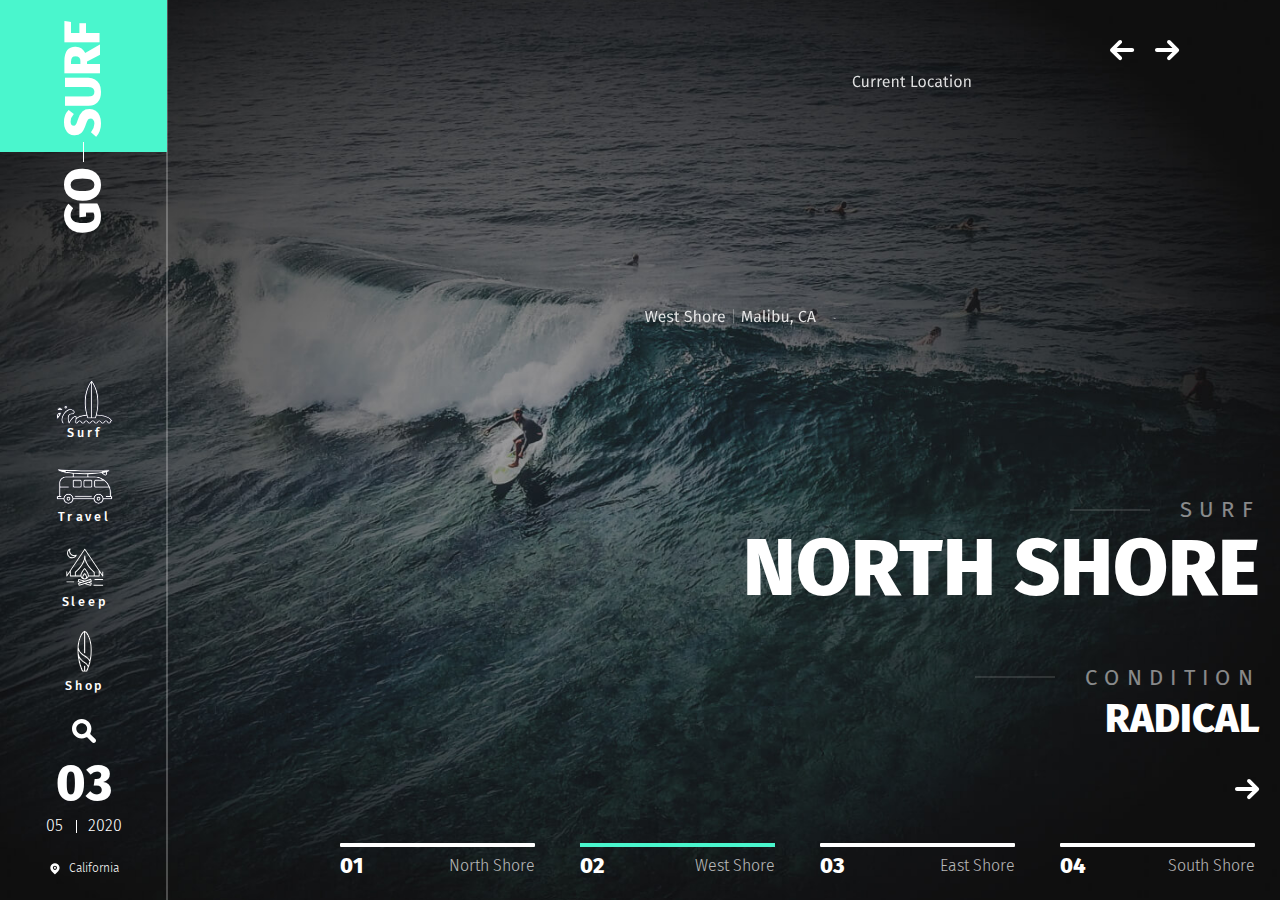
==== commit 9fc174c9: "same progress in Header" ====
--- a/index.html
+++ b/index.html
@@ -95,20 +95,105 @@
       </symbol>
       <symbol id="map" viewbox="0 0 1001 496">
         <g>
-          <path d="M1008.08 163.448L443.182 -356.858V-747.19L28.1096 -770C24.9043 -762.456 4.36709 -740.714 7.57176 -728.596C11.43 -714.102 30.8387 -718.735 36.4776 -709.409C43.0661 -698.42 31.7291 -653.749 28.3457 -640.86C21.8759 -616.445 7.09676 -596.665 2.82235 -572.25C-4.35982 -531.263 10.1824 -534.53 37.7242 -508.927C84.141 -465.742 46.9244 -420.952 58.6176 -370.223C68.1146 -328.878 109.605 -307.554 124.8 -266.211C136.553 -234.37 152.697 -226.233 177.746 -202.947C177.153 -217.084 164.51 -258.785 188.253 -255.102C211.817 -251.478 202.736 -216.669 207.247 -202.115C211.045 -189.997 237.933 -165.761 215.616 -154.593C208.196 -150.91 187.066 -165.582 178.577 -169.503C184.572 -150.791 180.774 -131.367 190.271 -113.487C201.608 -92.162 213.835 -100.359 228.853 -88.7754C244.344 -76.8355 242.683 -63.1137 235.797 -45.0554C228.615 -26.2247 221.196 -29.1352 232.592 -6.44342C240.843 9.95119 254.85 30.7421 266.9 43.2164C273.904 50.4634 281.502 52.1267 288.506 61.3932C294.323 69.1155 292.067 79.2142 299.012 86.1638C310.883 98.1037 331.006 98.282 340.384 113.904C350.831 131.309 338.96 144.437 369.706 142.833C371.309 177.643 377.897 209.185 377.541 243.994C394.695 250.825 422.414 242.687 440.399 239.063C458.266 263.18 481.355 246.429 501.774 259.558C510.678 265.26 508.837 279.517 514.239 284.506C525.339 294.723 533.529 288.308 547.301 291.872C557.51 294.486 565.404 301.97 575.138 304.703C584.338 307.257 599.475 301.258 606.301 309.396C614.492 319.138 600.78 336.958 613.127 344.799C623.395 351.333 638.115 335.77 648.088 338.027C659.721 340.7 693.079 371.174 701.271 381.212C710.59 392.677 719.969 414.062 725.25 428.793C733.501 451.841 732.373 463.127 749.408 479.998C760.27 490.75 749.942 491.522 767.63 494.67C779.204 496.749 794.518 488.374 806.212 487.067C830.549 484.394 855.122 489.027 879.102 484.453C901.421 480.176 922.729 473.166 945.64 469.899C965.465 467.048 1000.37 469.246 1017.94 459.801C1036.99 449.643 1038.71 426.654 1011.17 430.932C1008.97 416.26 1018.77 396.003 1007.85 385.847C1023.04 365.056 1028.56 350.384 1030.93 324.959C1032 313.792 1032.48 301.436 1038 292.05C1043.4 282.783 1058.59 277.259 1061.56 269.299C1066.13 256.943 1058.83 251.419 1053.25 244.528C1049.69 240.073 1039.54 242.212 1036.63 238.291C1031.23 231.103 1036.57 223.678 1033.6 216.431C1024.94 195.462 1014.61 187.205 1008.08 163.444C1008.26 167.424 1008.44 171.463 1008.2 175.384" stroke="white" stroke-width="2" stroke-linecap="round" stroke-linejoin="round"></path>
-          <path d="M729.114 83.9394C720.546 107.321 740.614 115.526 756.675 130.807C761.434 135.336 761.888 142.817 756.879 147.342C746.107 157.074 705.264 142.917 707.854 155.745C710.53 168.994 745.061 187.531 746.618 188.799C760.284 199.932 764.735 228.174 757.208 243.658C751.852 254.676 716.342 250.962 705.172 247.293C632.024 223.266 664.985 226.131 582.817 218.67C576.527 218.099 569.935 217.806 563.894 219.65C557.671 221.549 557.869 229.339 559.957 233.55C566.876 247.506 597.849 271.178 589.514 289.523C586.956 295.152 580.963 298.707 578.264 304.27C576.151 308.627 576.385 313.772 575.445 318.523" stroke="white" stroke-width="2"></path>
-          <path fill-rule="evenodd" clip-rule="evenodd" d="M573.5 326C577.09 326 580 323.09 580 319.5C580 315.91 577.09 313 573.5 313C569.91 313 567 315.91 567 319.5C567 323.09 569.91 326 573.5 326Z" fill="#4AF6CD"></path>
-          <path fill-rule="evenodd" clip-rule="evenodd" d="M661 363C662.657 363 664 361.657 664 360C664 358.343 662.657 357 661 357C659.343 357 658 358.343 658 360C658 361.657 659.343 363 661 363Z" fill="#4AF6CD"></path>
-          <path fill-rule="evenodd" clip-rule="evenodd" d="M725 471C726.657 471 728 469.657 728 468C728 466.343 726.657 465 725 465C723.343 465 722 466.343 722 468C722 469.657 723.343 471 725 471Z" fill="#4AF6CD"></path>
-          <path fill-rule="evenodd" clip-rule="evenodd" d="M365 228C366.657 228 368 226.657 368 225C368 223.343 366.657 222 365 222C363.343 222 362 223.343 362 225C362 226.657 363.343 228 365 228Z" fill="#4AF6CD"></path>
-          <path fill-rule="evenodd" clip-rule="evenodd" d="M729.5 91C733.09 91 736 88.0899 736 84.5C736 80.9101 733.09 78 729.5 78C725.91 78 723 80.9101 723 84.5C723 88.0899 725.91 91 729.5 91Z" fill="#4AF6CD"></path>
+          <path class="shore-line" d="M1008.08 163.448L443.182 -356.858V-747.19L28.1096 -770C24.9043 -762.456 4.36709 -740.714 7.57176 -728.596C11.43 -714.102 30.8387 -718.735 36.4776 -709.409C43.0661 -698.42 31.7291 -653.749 28.3457 -640.86C21.8759 -616.445 7.09676 -596.665 2.82235 -572.25C-4.35982 -531.263 10.1824 -534.53 37.7242 -508.927C84.141 -465.742 46.9244 -420.952 58.6176 -370.223C68.1146 -328.878 109.605 -307.554 124.8 -266.211C136.553 -234.37 152.697 -226.233 177.746 -202.947C177.153 -217.084 164.51 -258.785 188.253 -255.102C211.817 -251.478 202.736 -216.669 207.247 -202.115C211.045 -189.997 237.933 -165.761 215.616 -154.593C208.196 -150.91 187.066 -165.582 178.577 -169.503C184.572 -150.791 180.774 -131.367 190.271 -113.487C201.608 -92.162 213.835 -100.359 228.853 -88.7754C244.344 -76.8355 242.683 -63.1137 235.797 -45.0554C228.615 -26.2247 221.196 -29.1352 232.592 -6.44342C240.843 9.95119 254.85 30.7421 266.9 43.2164C273.904 50.4634 281.502 52.1267 288.506 61.3932C294.323 69.1155 292.067 79.2142 299.012 86.1638C310.883 98.1037 331.006 98.282 340.384 113.904C350.831 131.309 338.96 144.437 369.706 142.833C371.309 177.643 377.897 209.185 377.541 243.994C394.695 250.825 422.414 242.687 440.399 239.063C458.266 263.18 481.355 246.429 501.774 259.558C510.678 265.26 508.837 279.517 514.239 284.506C525.339 294.723 533.529 288.308 547.301 291.872C557.51 294.486 565.404 301.97 575.138 304.703C584.338 307.257 599.475 301.258 606.301 309.396C614.492 319.138 600.78 336.958 613.127 344.799C623.395 351.333 638.115 335.77 648.088 338.027C659.721 340.7 693.079 371.174 701.271 381.212C710.59 392.677 719.969 414.062 725.25 428.793C733.501 451.841 732.373 463.127 749.408 479.998C760.27 490.75 749.942 491.522 767.63 494.67C779.204 496.749 794.518 488.374 806.212 487.067C830.549 484.394 855.122 489.027 879.102 484.453C901.421 480.176 922.729 473.166 945.64 469.899C965.465 467.048 1000.37 469.246 1017.94 459.801C1036.99 449.643 1038.71 426.654 1011.17 430.932C1008.97 416.26 1018.77 396.003 1007.85 385.847C1023.04 365.056 1028.56 350.384 1030.93 324.959C1032 313.792 1032.48 301.436 1038 292.05C1043.4 282.783 1058.59 277.259 1061.56 269.299C1066.13 256.943 1058.83 251.419 1053.25 244.528C1049.69 240.073 1039.54 242.212 1036.63 238.291C1031.23 231.103 1036.57 223.678 1033.6 216.431C1024.94 195.462 1014.61 187.205 1008.08 163.444C1008.26 167.424 1008.44 171.463 1008.2 175.384" stroke="white" stroke-width="2" stroke-linecap="round" stroke-linejoin="round"></path>
+          <path class="current-line" d="M729.114 83.9394C720.546 107.321 740.614 115.526 756.675 130.807C761.434 135.336 761.888 142.817 756.879 147.342C746.107 157.074 705.264 142.917 707.854 155.745C710.53 168.994 745.061 187.531 746.618 188.799C760.284 199.932 764.735 228.174 757.208 243.658C751.852 254.676 716.342 250.962 705.172 247.293C632.024 223.266 664.985 226.131 582.817 218.67C576.527 218.099 569.935 217.806 563.894 219.65C557.671 221.549 557.869 229.339 559.957 233.55C566.876 247.506 597.849 271.178 589.514 289.523C586.956 295.152 580.963 298.707 578.264 304.27C576.151 308.627 576.385 313.772 575.445 318.523" stroke="white" stroke-width="2"></path>
+          <path class="dot" data-dot="North Shore" fill-rule="evenodd" clip-rule="evenodd" d="M365 228C366.657 228 368 226.657 368 225C368 223.343 366.657 222 365 222C363.343 222 362 223.343 362 225C362 226.657 363.343 228 365 228Z" fill="#4AF6CD"></path>
+          <path class="dot" data-dot="West Shore" fill-rule="evenodd" clip-rule="evenodd" d="M573.5 326C577.09 326 580 323.09 580 319.5C580 315.91 577.09 313 573.5 313C569.91 313 567 315.91 567 319.5C567 323.09 569.91 326 573.5 326Z" fill="#4AF6CD"></path>
+          <path class="dot" data-dot="East Shore" fill-rule="evenodd" clip-rule="evenodd" d="M661 363C662.657 363 664 361.657 664 360C664 358.343 662.657 357 661 357C659.343 357 658 358.343 658 360C658 361.657 659.343 363 661 363Z" fill="#4AF6CD"></path>
+          <path class="dot" data-dot="South Shore" fill-rule="evenodd" clip-rule="evenodd" d="M725 471C726.657 471 728 469.657 728 468C728 466.343 726.657 465 725 465C723.343 465 722 466.343 722 468C722 469.657 723.343 471 725 471Z" fill="#4AF6CD"></path>
+          <path class="dot" fill-rule="evenodd" clip-rule="evenodd" d="M729.5 91C733.09 91 736 88.0899 736 84.5C736 80.9101 733.09 78 729.5 78C725.91 78 723 80.9101 723 84.5C723 88.0899 725.91 91 729.5 91Z" fill="#4AF6CD"></path>
           <path d="M398.41 310.976L396.17 322H394.218L392.186 312.768L390.138 322H388.234L385.994 310.976H387.482L389.258 320.672L391.386 310.976H393.002L395.178 320.672L397.018 310.976H398.41ZM406.544 317.536C406.544 317.781 406.534 318.032 406.512 318.288H401.136C401.2 319.216 401.435 319.899 401.84 320.336C402.246 320.773 402.768 320.992 403.408 320.992C403.814 320.992 404.187 320.933 404.528 320.816C404.87 320.699 405.227 320.512 405.6 320.256L406.24 321.136C405.344 321.84 404.363 322.192 403.296 322.192C402.123 322.192 401.206 321.808 400.544 321.04C399.894 320.272 399.568 319.216 399.568 317.872C399.568 316.997 399.707 316.224 399.984 315.552C400.272 314.869 400.678 314.336 401.2 313.952C401.734 313.568 402.358 313.376 403.072 313.376C404.192 313.376 405.051 313.744 405.648 314.48C406.246 315.216 406.544 316.235 406.544 317.536ZM405.088 317.104C405.088 316.272 404.923 315.637 404.592 315.2C404.262 314.763 403.766 314.544 403.104 314.544C401.899 314.544 401.243 315.429 401.136 317.2H405.088V317.104ZM411.183 313.376C411.759 313.376 412.276 313.456 412.735 313.616C413.194 313.776 413.631 314.016 414.047 314.336L413.423 315.264C413.039 315.019 412.671 314.837 412.319 314.72C411.978 314.603 411.615 314.544 411.231 314.544C410.751 314.544 410.372 314.645 410.095 314.848C409.818 315.04 409.679 315.307 409.679 315.648C409.679 315.989 409.807 316.256 410.063 316.448C410.33 316.64 410.804 316.827 411.487 317.008C412.426 317.243 413.124 317.563 413.583 317.968C414.052 318.373 414.287 318.928 414.287 319.632C414.287 320.464 413.962 321.099 413.311 321.536C412.671 321.973 411.887 322.192 410.959 322.192C409.679 322.192 408.618 321.824 407.775 321.088L408.559 320.192C409.274 320.736 410.063 321.008 410.927 321.008C411.482 321.008 411.919 320.896 412.239 320.672C412.57 320.437 412.735 320.123 412.735 319.728C412.735 319.44 412.676 319.211 412.559 319.04C412.442 318.859 412.239 318.704 411.951 318.576C411.663 318.437 411.242 318.293 410.687 318.144C409.791 317.909 409.14 317.595 408.735 317.2C408.34 316.805 408.143 316.304 408.143 315.696C408.143 315.259 408.271 314.864 408.527 314.512C408.794 314.149 409.156 313.872 409.615 313.68C410.084 313.477 410.607 313.376 411.183 313.376ZM420.62 321.616C420.065 322 419.436 322.192 418.732 322.192C418.017 322.192 417.457 321.989 417.052 321.584C416.657 321.168 416.46 320.571 416.46 319.792V314.704H414.988V313.568H416.46V311.664L417.932 311.488V313.568H419.932L419.772 314.704H417.932V319.728C417.932 320.165 418.006 320.485 418.156 320.688C418.316 320.88 418.577 320.976 418.94 320.976C419.27 320.976 419.644 320.864 420.06 320.64L420.62 321.616ZM429.179 310.784C429.915 310.784 430.545 310.891 431.067 311.104C431.59 311.307 432.097 311.627 432.587 312.064L431.755 312.992C431.339 312.661 430.929 312.421 430.523 312.272C430.129 312.112 429.702 312.032 429.243 312.032C428.667 312.032 428.193 312.165 427.819 312.432C427.446 312.699 427.259 313.088 427.259 313.6C427.259 313.92 427.323 314.192 427.451 314.416C427.579 314.629 427.814 314.827 428.155 315.008C428.507 315.189 429.014 315.381 429.675 315.584C430.369 315.797 430.945 316.027 431.403 316.272C431.862 316.517 432.23 316.859 432.507 317.296C432.795 317.723 432.939 318.267 432.939 318.928C432.939 319.568 432.779 320.133 432.459 320.624C432.15 321.115 431.697 321.499 431.099 321.776C430.513 322.053 429.814 322.192 429.003 322.192C427.478 322.192 426.23 321.717 425.259 320.768L426.091 319.84C426.539 320.203 426.993 320.48 427.451 320.672C427.91 320.853 428.422 320.944 428.987 320.944C429.67 320.944 430.235 320.779 430.683 320.448C431.131 320.107 431.355 319.616 431.355 318.976C431.355 318.613 431.286 318.315 431.147 318.08C431.009 317.835 430.769 317.616 430.427 317.424C430.097 317.232 429.611 317.04 428.971 316.848C427.841 316.507 427.014 316.096 426.491 315.616C425.969 315.136 425.707 314.485 425.707 313.664C425.707 313.109 425.851 312.613 426.139 312.176C426.438 311.739 426.849 311.397 427.371 311.152C427.905 310.907 428.507 310.784 429.179 310.784ZM439.066 313.376C439.834 313.376 440.431 313.605 440.858 314.064C441.295 314.523 441.514 315.152 441.514 315.952V322H440.042V316.16C440.042 315.563 439.925 315.141 439.69 314.896C439.466 314.651 439.135 314.528 438.698 314.528C438.261 314.528 437.871 314.656 437.53 314.912C437.189 315.168 436.869 315.531 436.57 316V322H435.098V310.192L436.57 310.032V314.736C437.231 313.829 438.063 313.376 439.066 313.376ZM447.641 313.376C448.825 313.376 449.742 313.771 450.393 314.56C451.054 315.349 451.385 316.421 451.385 317.776C451.385 318.651 451.236 319.424 450.937 320.096C450.638 320.757 450.206 321.275 449.641 321.648C449.076 322.011 448.404 322.192 447.625 322.192C446.441 322.192 445.518 321.797 444.857 321.008C444.196 320.219 443.865 319.147 443.865 317.792C443.865 316.917 444.014 316.149 444.313 315.488C444.612 314.816 445.044 314.299 445.609 313.936C446.174 313.563 446.852 313.376 447.641 313.376ZM447.641 314.56C446.18 314.56 445.449 315.637 445.449 317.792C445.449 319.936 446.174 321.008 447.625 321.008C449.076 321.008 449.801 319.931 449.801 317.776C449.801 315.632 449.081 314.56 447.641 314.56ZM457.481 313.376C457.78 313.376 458.057 313.408 458.313 313.472L458.041 314.912C457.785 314.848 457.54 314.816 457.305 314.816C456.782 314.816 456.361 315.008 456.041 315.392C455.721 315.776 455.47 316.373 455.289 317.184V322H453.817V313.568H455.081L455.225 315.28C455.449 314.651 455.753 314.176 456.137 313.856C456.521 313.536 456.969 313.376 457.481 313.376ZM465.872 317.536C465.872 317.781 465.862 318.032 465.84 318.288H460.464C460.528 319.216 460.763 319.899 461.168 320.336C461.574 320.773 462.096 320.992 462.736 320.992C463.142 320.992 463.515 320.933 463.856 320.816C464.198 320.699 464.555 320.512 464.928 320.256L465.568 321.136C464.672 321.84 463.691 322.192 462.624 322.192C461.451 322.192 460.534 321.808 459.872 321.04C459.222 320.272 458.896 319.216 458.896 317.872C458.896 316.997 459.035 316.224 459.312 315.552C459.6 314.869 460.006 314.336 460.528 313.952C461.062 313.568 461.686 313.376 462.4 313.376C463.52 313.376 464.379 313.744 464.976 314.48C465.574 315.216 465.872 316.235 465.872 317.536ZM464.416 317.104C464.416 316.272 464.251 315.637 463.92 315.2C463.59 314.763 463.094 314.544 462.432 314.544C461.227 314.544 460.571 315.429 460.464 317.2H464.416V317.104ZM474.41 309.184V323.568H474.058V309.184H474.41ZM493.237 322H491.765L491.381 317.024C491.221 315.072 491.131 313.573 491.109 312.528L488.725 320.752H487.301L484.789 312.512C484.789 313.845 484.72 315.387 484.581 317.136L484.213 322H482.773L483.685 310.976H485.733L488.053 318.992L490.261 310.976H492.325L493.237 322ZM501.434 320.032C501.434 320.373 501.493 320.629 501.61 320.8C501.728 320.96 501.904 321.083 502.138 321.168L501.802 322.192C501.365 322.139 501.013 322.016 500.746 321.824C500.48 321.632 500.282 321.333 500.154 320.928C499.589 321.771 498.752 322.192 497.642 322.192C496.81 322.192 496.154 321.957 495.674 321.488C495.194 321.019 494.954 320.405 494.954 319.648C494.954 318.752 495.274 318.064 495.914 317.584C496.565 317.104 497.482 316.864 498.666 316.864H499.962V316.24C499.962 315.643 499.818 315.216 499.53 314.96C499.242 314.704 498.8 314.576 498.202 314.576C497.584 314.576 496.826 314.725 495.93 315.024L495.562 313.952C496.608 313.568 497.578 313.376 498.474 313.376C499.466 313.376 500.208 313.621 500.698 314.112C501.189 314.592 501.434 315.28 501.434 316.176V320.032ZM497.978 321.088C498.821 321.088 499.482 320.651 499.962 319.776V317.84H498.858C497.301 317.84 496.522 318.416 496.522 319.568C496.522 320.069 496.645 320.448 496.89 320.704C497.136 320.96 497.498 321.088 497.978 321.088ZM505.981 322.192C505.437 322.192 505.005 322.032 504.685 321.712C504.376 321.381 504.221 320.923 504.221 320.336V310.176L505.693 310V320.304C505.693 320.539 505.731 320.709 505.805 320.816C505.891 320.923 506.029 320.976 506.221 320.976C506.424 320.976 506.605 320.944 506.765 320.88L507.149 321.904C506.797 322.096 506.408 322.192 505.981 322.192ZM510.461 313.568V322H508.989V313.568H510.461ZM509.709 309.52C510.018 309.52 510.269 309.616 510.461 309.808C510.653 310 510.749 310.24 510.749 310.528C510.749 310.816 510.653 311.056 510.461 311.248C510.269 311.429 510.018 311.52 509.709 311.52C509.41 311.52 509.165 311.429 508.973 311.248C508.781 311.056 508.685 310.816 508.685 310.528C508.685 310.24 508.781 310 508.973 309.808C509.165 309.616 509.41 309.52 509.709 309.52ZM517.36 313.376C518.32 313.376 519.083 313.765 519.648 314.544C520.214 315.312 520.496 316.389 520.496 317.776C520.496 318.651 520.363 319.424 520.096 320.096C519.83 320.757 519.446 321.275 518.944 321.648C518.443 322.011 517.856 322.192 517.184 322.192C516.299 322.192 515.552 321.819 514.944 321.072L514.8 322H513.504V310.176L514.976 310V314.624C515.584 313.792 516.379 313.376 517.36 313.376ZM516.832 321.024C517.483 321.024 517.99 320.763 518.352 320.24C518.726 319.707 518.912 318.885 518.912 317.776C518.912 316.635 518.742 315.813 518.4 315.312C518.059 314.8 517.574 314.544 516.944 314.544C516.198 314.544 515.542 314.981 514.976 315.856V319.888C515.2 320.24 515.472 320.517 515.792 320.72C516.123 320.923 516.47 321.024 516.832 321.024ZM529.276 322H528.012L527.9 320.688C527.58 321.211 527.212 321.595 526.796 321.84C526.38 322.075 525.874 322.192 525.276 322.192C524.54 322.192 523.964 321.968 523.548 321.52C523.132 321.072 522.924 320.437 522.924 319.616V313.568H524.396V319.456C524.396 320.032 524.498 320.443 524.7 320.688C524.903 320.923 525.234 321.04 525.692 321.04C526.514 321.04 527.218 320.555 527.804 319.584V313.568H529.276V322ZM532.701 319.968C533.021 319.968 533.288 320.075 533.501 320.288C533.714 320.501 533.821 320.763 533.821 321.072C533.821 321.403 533.725 321.781 533.533 322.208L532.461 324.656H531.405L532.045 322C531.906 321.893 531.794 321.76 531.709 321.6C531.634 321.44 531.597 321.264 531.597 321.072C531.597 320.763 531.704 320.501 531.917 320.288C532.13 320.075 532.392 319.968 532.701 319.968ZM544.331 310.784C544.992 310.784 545.547 310.869 545.995 311.04C546.454 311.211 546.918 311.488 547.387 311.872L546.555 312.848C545.883 312.304 545.174 312.032 544.427 312.032C543.51 312.032 542.768 312.384 542.203 313.088C541.648 313.792 541.371 314.923 541.371 316.48C541.371 317.995 541.648 319.115 542.203 319.84C542.758 320.555 543.494 320.912 544.411 320.912C544.88 320.912 545.291 320.832 545.643 320.672C545.995 320.512 546.368 320.288 546.763 320L547.515 320.96C547.174 321.312 546.736 321.605 546.203 321.84C545.67 322.075 545.056 322.192 544.363 322.192C543.467 322.192 542.667 321.973 541.963 321.536C541.27 321.088 540.726 320.437 540.331 319.584C539.947 318.72 539.755 317.685 539.755 316.48C539.755 315.275 539.958 314.245 540.363 313.392C540.768 312.528 541.318 311.877 542.011 311.44C542.704 311.003 543.478 310.784 544.331 310.784ZM555.3 322L554.468 319.232H550.292L549.46 322H547.924L551.46 310.976H553.38L556.9 322H555.3ZM550.66 318H554.1L552.388 312.24L550.66 318Z" fill="white"></path>
           <path d="M598.378 75.784C599.039 75.784 599.594 75.8693 600.042 76.04C600.501 76.2107 600.965 76.488 601.434 76.872L600.602 77.848C599.93 77.304 599.221 77.032 598.474 77.032C597.557 77.032 596.815 77.384 596.25 78.088C595.695 78.792 595.418 79.9227 595.418 81.48C595.418 82.9947 595.695 84.1147 596.25 84.84C596.805 85.5547 597.541 85.912 598.458 85.912C598.927 85.912 599.338 85.832 599.69 85.672C600.042 85.512 600.415 85.288 600.81 85L601.562 85.96C601.221 86.312 600.783 86.6053 600.25 86.84C599.717 87.0747 599.103 87.192 598.41 87.192C597.514 87.192 596.714 86.9733 596.01 86.536C595.317 86.088 594.773 85.4373 594.378 84.584C593.994 83.72 593.802 82.6853 593.802 81.48C593.802 80.2747 594.005 79.2453 594.41 78.392C594.815 77.528 595.365 76.8773 596.058 76.44C596.751 76.0027 597.525 75.784 598.378 75.784ZM609.401 87H608.137L608.025 85.688C607.705 86.2107 607.337 86.5947 606.921 86.84C606.505 87.0747 605.999 87.192 605.401 87.192C604.665 87.192 604.089 86.968 603.673 86.52C603.257 86.072 603.049 85.4373 603.049 84.616V78.568H604.521V84.456C604.521 85.032 604.623 85.4427 604.825 85.688C605.028 85.9227 605.359 86.04 605.817 86.04C606.639 86.04 607.343 85.5547 607.929 84.584V78.568H609.401V87ZM616.106 78.376C616.405 78.376 616.682 78.408 616.938 78.472L616.666 79.912C616.41 79.848 616.165 79.816 615.93 79.816C615.407 79.816 614.986 80.008 614.666 80.392C614.346 80.776 614.095 81.3733 613.914 82.184V87H612.442V78.568H613.706L613.85 80.28C614.074 79.6507 614.378 79.176 614.762 78.856C615.146 78.536 615.594 78.376 616.106 78.376ZM622.278 78.376C622.576 78.376 622.854 78.408 623.11 78.472L622.838 79.912C622.582 79.848 622.336 79.816 622.102 79.816C621.579 79.816 621.158 80.008 620.838 80.392C620.518 80.776 620.267 81.3733 620.086 82.184V87H618.614V78.568H619.878L620.022 80.28C620.246 79.6507 620.55 79.176 620.934 78.856C621.318 78.536 621.766 78.376 622.278 78.376ZM630.669 82.536C630.669 82.7813 630.659 83.032 630.637 83.288H625.261C625.325 84.216 625.56 84.8987 625.965 85.336C626.371 85.7733 626.893 85.992 627.533 85.992C627.939 85.992 628.312 85.9333 628.653 85.816C628.995 85.6987 629.352 85.512 629.725 85.256L630.365 86.136C629.469 86.84 628.488 87.192 627.421 87.192C626.248 87.192 625.331 86.808 624.669 86.04C624.019 85.272 623.693 84.216 623.693 82.872C623.693 81.9973 623.832 81.224 624.109 80.552C624.397 79.8693 624.803 79.336 625.325 78.952C625.859 78.568 626.483 78.376 627.197 78.376C628.317 78.376 629.176 78.744 629.773 79.48C630.371 80.216 630.669 81.2347 630.669 82.536ZM629.213 82.104C629.213 81.272 629.048 80.6373 628.717 80.2C628.387 79.7627 627.891 79.544 627.229 79.544C626.024 79.544 625.368 80.4293 625.261 82.2H629.213V82.104ZM636.988 78.376C637.756 78.376 638.353 78.6053 638.78 79.064C639.217 79.5227 639.436 80.152 639.436 80.952V87H637.964V81.16C637.964 80.5627 637.852 80.1413 637.628 79.896C637.404 79.6507 637.073 79.528 636.636 79.528C636.188 79.528 635.793 79.656 635.452 79.912C635.111 80.168 634.791 80.536 634.492 81.016V87H633.02V78.568H634.284L634.412 79.816C634.711 79.368 635.079 79.016 635.516 78.76C635.964 78.504 636.455 78.376 636.988 78.376ZM646.651 86.616C646.096 87 645.467 87.192 644.763 87.192C644.048 87.192 643.488 86.9893 643.083 86.584C642.688 86.168 642.491 85.5707 642.491 84.792V79.704H641.019V78.568H642.491V76.664L643.963 76.488V78.568H645.963L645.803 79.704H643.963V84.728C643.963 85.1653 644.038 85.4853 644.187 85.688C644.347 85.88 644.608 85.976 644.971 85.976C645.302 85.976 645.675 85.864 646.091 85.64L646.651 86.616ZM654.011 75.976V85.672H658.539L658.363 87H652.491V75.976H654.011ZM663.141 78.376C664.325 78.376 665.242 78.7707 665.893 79.56C666.554 80.3493 666.885 81.4213 666.885 82.776C666.885 83.6507 666.736 84.424 666.437 85.096C666.138 85.7573 665.706 86.2747 665.141 86.648C664.576 87.0107 663.904 87.192 663.125 87.192C661.941 87.192 661.018 86.7973 660.357 86.008C659.696 85.2187 659.365 84.1467 659.365 82.792C659.365 81.9173 659.514 81.1493 659.813 80.488C660.112 79.816 660.544 79.2987 661.109 78.936C661.674 78.5627 662.352 78.376 663.141 78.376ZM663.141 79.56C661.68 79.56 660.949 80.6373 660.949 82.792C660.949 84.936 661.674 86.008 663.125 86.008C664.576 86.008 665.301 84.9307 665.301 82.776C665.301 80.632 664.581 79.56 663.141 79.56ZM672.389 78.376C672.89 78.376 673.349 78.4507 673.765 78.6C674.181 78.7387 674.581 78.968 674.965 79.288L674.261 80.216C673.962 80.0027 673.669 79.848 673.381 79.752C673.104 79.6453 672.794 79.592 672.453 79.592C671.77 79.592 671.237 79.864 670.853 80.408C670.48 80.952 670.293 81.7573 670.293 82.824C670.293 83.8907 670.48 84.68 670.853 85.192C671.226 85.6933 671.76 85.944 672.453 85.944C672.784 85.944 673.088 85.896 673.365 85.8C673.642 85.6933 673.952 85.528 674.293 85.304L674.965 86.264C674.197 86.8827 673.338 87.192 672.389 87.192C671.248 87.192 670.346 86.808 669.685 86.04C669.034 85.272 668.709 84.2107 668.709 82.856C668.709 81.96 668.858 81.176 669.157 80.504C669.456 79.832 669.877 79.3093 670.421 78.936C670.976 78.5627 671.632 78.376 672.389 78.376ZM682.481 85.032C682.481 85.3733 682.54 85.6293 682.657 85.8C682.775 85.96 682.951 86.0827 683.185 86.168L682.849 87.192C682.412 87.1387 682.06 87.016 681.793 86.824C681.527 86.632 681.329 86.3333 681.201 85.928C680.636 86.7707 679.799 87.192 678.689 87.192C677.857 87.192 677.201 86.9573 676.721 86.488C676.241 86.0187 676.001 85.4053 676.001 84.648C676.001 83.752 676.321 83.064 676.961 82.584C677.612 82.104 678.529 81.864 679.713 81.864H681.009V81.24C681.009 80.6427 680.865 80.216 680.577 79.96C680.289 79.704 679.847 79.576 679.249 79.576C678.631 79.576 677.873 79.7253 676.977 80.024L676.609 78.952C677.655 78.568 678.625 78.376 679.521 78.376C680.513 78.376 681.255 78.6213 681.745 79.112C682.236 79.592 682.481 80.28 682.481 81.176V85.032ZM679.025 86.088C679.868 86.088 680.529 85.6507 681.009 84.776V82.84H679.905C678.348 82.84 677.569 83.416 677.569 84.568C677.569 85.0693 677.692 85.448 677.937 85.704C678.183 85.96 678.545 86.088 679.025 86.088ZM689.76 86.616C689.206 87 688.576 87.192 687.872 87.192C687.158 87.192 686.598 86.9893 686.192 86.584C685.798 86.168 685.6 85.5707 685.6 84.792V79.704H684.128V78.568H685.6V76.664L687.072 76.488V78.568H689.072L688.912 79.704H687.072V84.728C687.072 85.1653 687.147 85.4853 687.296 85.688C687.456 85.88 687.718 85.976 688.08 85.976C688.411 85.976 688.784 85.864 689.2 85.64L689.76 86.616ZM692.758 78.568V87H691.286V78.568H692.758ZM692.006 74.52C692.315 74.52 692.566 74.616 692.758 74.808C692.95 75 693.046 75.24 693.046 75.528C693.046 75.816 692.95 76.056 692.758 76.248C692.566 76.4293 692.315 76.52 692.006 76.52C691.707 76.52 691.462 76.4293 691.27 76.248C691.078 76.056 690.982 75.816 690.982 75.528C690.982 75.24 691.078 75 691.27 74.808C691.462 74.616 691.707 74.52 692.006 74.52ZM698.969 78.376C700.153 78.376 701.071 78.7707 701.721 79.56C702.383 80.3493 702.713 81.4213 702.713 82.776C702.713 83.6507 702.564 84.424 702.265 85.096C701.967 85.7573 701.535 86.2747 700.969 86.648C700.404 87.0107 699.732 87.192 698.953 87.192C697.769 87.192 696.847 86.7973 696.185 86.008C695.524 85.2187 695.193 84.1467 695.193 82.792C695.193 81.9173 695.343 81.1493 695.641 80.488C695.94 79.816 696.372 79.2987 696.937 78.936C697.503 78.5627 698.18 78.376 698.969 78.376ZM698.969 79.56C697.508 79.56 696.777 80.6373 696.777 82.792C696.777 84.936 697.503 86.008 698.953 86.008C700.404 86.008 701.129 84.9307 701.129 82.776C701.129 80.632 700.409 79.56 698.969 79.56ZM709.113 78.376C709.881 78.376 710.478 78.6053 710.905 79.064C711.342 79.5227 711.561 80.152 711.561 80.952V87H710.089V81.16C710.089 80.5627 709.977 80.1413 709.753 79.896C709.529 79.6507 709.198 79.528 708.761 79.528C708.313 79.528 707.918 79.656 707.577 79.912C707.236 80.168 706.916 80.536 706.617 81.016V87H705.145V78.568H706.409L706.537 79.816C706.836 79.368 707.204 79.016 707.641 78.76C708.089 78.504 708.58 78.376 709.113 78.376Z" fill="white"></path>
         </g>
       </symbol>
     </svg>
-    <header class="header" id="header">
-      <h1>Go Surf</h1>
+    <header class="header section" id="header" style="background-image: url(img/header/header-bg.jpg)">
+      <aside class="header__aside"><a class="header__logo" href="#">
+          <div>go</div>
+          <div class="header__logo__second">surf</div></a>
+        <nav class="header__nav"><a class="header__nav__link" href="#">
+            <svg class="header__nav-svg" width="65" height="55">
+              <use xlink:href="#surf"></use>
+            </svg>
+            <div class="header__nav__title">Surf</div></a><a class="header__nav__link" href="#">
+            <svg class="header__nav-svg" width="65" height="55">
+              <use xlink:href="#travel"></use>
+            </svg>
+            <div class="header__nav__title">Travel</div></a><a class="header__nav__link" href="#">
+            <svg class="header__nav-svg" width="65" height="55">
+              <use xlink:href="#camp" style="transform: translateX(8px);"></use>
+            </svg>
+            <div class="header__nav__title">Sleep</div></a><a class="header__nav__link" href="#">
+            <svg class="header__nav-svg" width="65" height="55">
+              <use xlink:href="#surfboard"></use>
+            </svg>
+            <div class="header__nav__title">Shop</div></a></nav>
+        <svg class="header__search-svg" width="24" height="24">
+          <use xlink:href="#search"></use>
+        </svg>
+        <p class="header__day">03</p>
+        <div class="header__time">
+          <div>05</div>
+          <time datetime="2020">2020</time>
+        </div><a class="header__loc" href="#">
+          <svg class="header__loc-svg" width="12" height="12">
+            <use xlink:href="#point"></use>
+          </svg>
+          <p class="header__loc__city">California</p></a>
+      </aside>
+      <div class="container">
+        <div class="header__inner">
+          <div class="section-slider-controle section-slider-controle--header">
+            <svg class="section-slider-controle-svg" width="25" height="21">
+              <use xlink:href="#arrow-left"></use>
+            </svg>
+            <svg class="section-slider-controle-svg" width="25" height="21">
+              <use xlink:href="#arrow-right"></use>
+            </svg>
+          </div>
+          <div class="header__map">
+            <svg class="header__map-svg" id="header__map" width="1001" height="496">
+              <use xlink:href="#map"></use>
+            </svg>
+          </div>
+          <div class="header__content">
+            <div class="header__slider">
+              <p class="section__desc section__desc-line section__desc-line--left">Surf</p>
+              <h3 class="header__title" id="header__title">North Shore</h3>
+              <p class="section__desc section__desc-line section__desc-line--left">Condition</p>
+              <h3 class="header__subtitle" id="header__subtitle">Radical</h3>
+              <svg class="section-slider-controle-svg" width="25" height="21">
+                <use xlink:href="#arrow-right"></use>
+              </svg>
+            </div>
+            <nav class="header__inner__nav" id="header__inner__nav"><a class="header__inner__nav__item" href="#" data-shore="North Shore">
+                <div class="header__inner__nav__data" data-shore="North Shore"></div>
+                <div class="header__inner__nav__line"></div>
+                <div class="header__inner__nav__text">
+                  <div class="header__inner__nav__number">01</div>
+                  <div class="header__inner__nav__title">North Shore</div>
+                </div></a><a class="header__inner__nav__item" href="#" data-shore="West Shore">
+                <div class="header__inner__nav__data" data-shore="West Shore"></div>
+                <div class="header__inner__nav__line active"></div>
+                <div class="header__inner__nav__text">
+                  <div class="header__inner__nav__number">02</div>
+                  <div class="header__inner__nav__title">West Shore</div>
+                </div></a><a class="header__inner__nav__item" href="#" data-shore="East Shore">
+                <div class="header__inner__nav__data" data-shore="East Shore"></div>
+                <div class="header__inner__nav__line"></div>
+                <div class="header__inner__nav__text">
+                  <div class="header__inner__nav__number">03</div>
+                  <div class="header__inner__nav__title">East Shore</div>
+                </div></a><a class="header__inner__nav__item" href="#" data-shore="South Shore">
+                <div class="header__inner__nav__data" data-shore="South Shore"></div>
+                <div class="header__inner__nav__line"></div>
+                <div class="header__inner__nav__text">
+                  <div class="header__inner__nav__number">04</div>
+                  <div class="header__inner__nav__title">South Shore</div>
+                </div></a></nav>
+          </div>
+        </div>
+      </div>
     </header>
     <script src="scripts.min.js"></script>
   </body>
--- a/css/style.css
+++ b/css/style.css
@@ -401,27 +401,650 @@
 }
 
 /* Common styles by Michael*/
-.sprite {
-  display: none;
-}
-
-img {
-  max-width: 100%;
-  display: block;
-}
-
-/* blocks */
 body {
+  width: 100%;
+  margin: 0 auto;
   color: #FFFFFF;
   font-family: "Fira Sans", sans-serif;
   font-size: 48px;
   font-weight: 800;
-  text-decoration: underline;
-  background-color: #000;
-}
-
-body:focus {
+  line-height: 0.8;
+  background-color: #041d06;
+}
+
+.section {
+  max-width: 1440px;
+  width: 100%;
+  height: 100vh;
+  margin: 0 auto;
+  background-color: #FFFFFF;
+}
+
+.section__desc {
+  width: auto;
+  display: inline-block;
+  color: #FFFFFF;
+  font-family: "Fira Sans", sans-serif;
+  font-size: 22px;
+  font-weight: 400;
+  text-transform: uppercase;
+  letter-spacing: 7.33333px;
+  position: relative;
+  opacity: .5;
+}
+
+.section__desc-line:before {
+  width: 80px;
+  height: 1px;
+  content: '';
+  position: absolute;
+  top: 50%;
+  left: -110px;
+  z-index: 1;
+  opacity: .5;
+  background-color: #FFFFFF;
+  -webkit-transform: translateY(-50%);
+  -ms-transform: translateY(-50%);
+  transform: translateY(-50%);
+}
+
+.section-slider-controle {
+  width: 70px;
+  display: -webkit-box;
+  display: -webkit-flex;
+  display: -ms-flexbox;
+  display: flex;
+  -webkit-box-pack: justify;
+  -webkit-justify-content: space-between;
+  -ms-flex-pack: justify;
+  justify-content: space-between;
+  -webkit-box-align: center;
+  -webkit-align-items: center;
+  -ms-flex-align: center;
+  align-items: center;
+  -webkit-flex-wrap: nowrap;
+  -ms-flex-wrap: nowrap;
+  flex-wrap: nowrap;
+  cursor: pointer;
+}
+
+.section-slider-controle-svg {
+  cursor: pointer;
+}
+
+.section-slider-controle--header {
+  position: absolute;
+  top: 40px;
+  right: 80px;
+  z-index: 2;
+}
+
+.container {
+  max-width: 1270px;
+  width: 100%;
+  margin: 0 auto;
+  padding: 0 20px;
+  position: relative;
+}
+
+@media (max-width: 1023px) {
+  .container {
+    padding: 0 15px;
+  }
+}
+
+.sprite {
+  display: none;
+}
+
+img {
+  max-width: 100%;
+  display: block;
+  cursor: pointer;
+}
+
+/* SVG styles by Michael*/
+.dot {
+  opacity: 0;
+}
+
+.shore-line {
+  stroke-dasharray: 4126;
+  stroke-dashoffset: 4126;
+}
+
+.current-line {
+  stroke-dasharray: 557;
+  stroke-dashoffset: 557;
+}
+
+/* blocks */
+/* Header styles by Michael*/
+.header {
+  height: 100vh;
+  display: -webkit-box;
+  display: -webkit-flex;
+  display: -ms-flexbox;
+  display: flex;
+  -webkit-box-pack: center;
+  -webkit-justify-content: center;
+  -ms-flex-pack: center;
+  justify-content: center;
+  -webkit-box-align: center;
+  -webkit-align-items: center;
+  -ms-flex-align: center;
+  align-items: center;
+  -webkit-flex-wrap: nowrap;
+  -ms-flex-wrap: nowrap;
+  flex-wrap: nowrap;
+  background-size: cover;
+  background-repeat: no-repeat;
+  background-position: center, center;
+  overflow: hidden;
+}
+
+.header__aside {
+  max-width: 168px;
+  width: 100%;
+  height: 100%;
+  padding-bottom: 25px;
+  display: -webkit-box;
+  display: -webkit-flex;
+  display: -ms-flexbox;
+  display: flex;
+  -webkit-box-pack: end;
+  -webkit-justify-content: flex-end;
+  -ms-flex-pack: end;
+  justify-content: flex-end;
+  -webkit-box-align: center;
+  -webkit-align-items: center;
+  -ms-flex-align: center;
+  align-items: center;
+  -webkit-flex-wrap: wrap;
+  -ms-flex-wrap: wrap;
+  flex-wrap: wrap;
+  -webkit-box-orient: vertical;
+  -webkit-box-direction: normal;
+  -webkit-flex-direction: column;
+  -ms-flex-direction: column;
+  flex-direction: column;
+  position: relative;
+}
+
+.header__aside:before {
+  width: 2px;
+  height: 100%;
+  content: '';
+  position: absolute;
+  top: 0;
+  right: 0;
+  z-index: 1;
+  opacity: .25;
+  background-color: #FFFFFF;
+}
+
+.header__logo {
+  width: 280px;
+  height: 168px;
+  display: -webkit-box;
+  display: -webkit-flex;
+  display: -ms-flexbox;
+  display: flex;
+  -webkit-box-pack: justify;
+  -webkit-justify-content: space-between;
+  -ms-flex-pack: justify;
+  justify-content: space-between;
+  -webkit-box-align: center;
+  -webkit-align-items: center;
+  -ms-flex-align: center;
+  align-items: center;
+  -webkit-flex-wrap: nowrap;
+  -ms-flex-wrap: nowrap;
+  flex-wrap: nowrap;
+  color: #FFFFFF;
+  font-family: "Fira Sans", sans-serif;
+  font-size: 60px;
+  font-weight: 800;
+  text-decoration: none;
+  text-transform: uppercase;
+  -webkit-transform: rotate(-90deg);
+  -ms-transform: rotate(-90deg);
+  transform: rotate(-90deg);
+  position: absolute;
+  top: 6%;
+  left: -34%;
+  z-index: 1;
+}
+
+.header__logo:focus {
   outline: none;
 }
 
+@media (max-width: 1280px) and (orientation: landscape) {
+  .header__logo {
+    width: 280px;
+    height: 80px;
+    font-size: 50px;
+    -webkit-box-pack: center;
+    -webkit-justify-content: center;
+    -ms-flex-pack: center;
+    justify-content: center;
+  }
+}
+
+.header__logo__second {
+  width: 100%;
+  height: 168px;
+  margin-left: 20px;
+  padding: 0 25px;
+  display: -webkit-box;
+  display: -webkit-flex;
+  display: -ms-flexbox;
+  display: flex;
+  -webkit-box-pack: center;
+  -webkit-justify-content: center;
+  -ms-flex-pack: center;
+  justify-content: center;
+  -webkit-box-align: center;
+  -webkit-align-items: center;
+  -ms-flex-align: center;
+  align-items: center;
+  -webkit-flex-wrap: nowrap;
+  -ms-flex-wrap: nowrap;
+  flex-wrap: nowrap;
+  position: relative;
+  background-color: #4AF6CD;
+}
+
+.header__logo__second:before {
+  width: 20px;
+  height: 1px;
+  content: '';
+  position: absolute;
+  top: 50%;
+  left: -10px;
+  z-index: 1;
+  background-color: #FFFFFF;
+}
+
+@media (max-width: 1280px) and (orientation: landscape) {
+  .header__logo__second {
+    width: 73%;
+    margin-left: 15px;
+    padding: 0 15px;
+    -webkit-box-pack: start;
+    -webkit-justify-content: flex-start;
+    -ms-flex-pack: start;
+    justify-content: flex-start;
+  }
+}
+
+.header__search-svg {
+  cursor: pointer;
+}
+
+.header__day {
+  margin-top: 20px;
+  color: #FFFFFF;
+  font-family: "Fira Sans", sans-serif;
+  font-size: 72px;
+  font-weight: 800;
+}
+
+@media (max-width: 1280px) and (orientation: landscape) {
+  .header__day {
+    font-size: 50px;
+  }
+}
+
+.header__time {
+  width: 76px;
+  margin-top: 17px;
+  display: -webkit-box;
+  display: -webkit-flex;
+  display: -ms-flexbox;
+  display: flex;
+  -webkit-box-pack: justify;
+  -webkit-justify-content: space-between;
+  -ms-flex-pack: justify;
+  justify-content: space-between;
+  -webkit-box-align: center;
+  -webkit-align-items: center;
+  -ms-flex-align: center;
+  align-items: center;
+  -webkit-flex-wrap: nowrap;
+  -ms-flex-wrap: nowrap;
+  flex-wrap: nowrap;
+  color: #FFFFFF;
+  font-family: "Fira Sans", sans-serif;
+  font-size: 16px;
+  font-weight: 300;
+  position: relative;
+}
+
+.header__time:before {
+  width: 1px;
+  height: 100%;
+  content: '';
+  position: absolute;
+  top: 0;
+  left: 30px;
+  z-index: 1;
+  background-color: #FFFFFF;
+}
+
+.header__loc {
+  margin-top: 30px;
+  display: -webkit-box;
+  display: -webkit-flex;
+  display: -ms-flexbox;
+  display: flex;
+  -webkit-box-pack: center;
+  -webkit-justify-content: center;
+  -ms-flex-pack: center;
+  justify-content: center;
+  -webkit-box-align: center;
+  -webkit-align-items: center;
+  -ms-flex-align: center;
+  align-items: center;
+  -webkit-flex-wrap: nowrap;
+  -ms-flex-wrap: nowrap;
+  flex-wrap: nowrap;
+  color: #FFFFFF;
+  font-family: "Fira Sans", sans-serif;
+  font-size: 12px;
+  font-weight: 300;
+  text-decoration: none;
+}
+
+.header__loc:focus {
+  outline: none;
+}
+
+.header__loc__city {
+  margin-left: 8px;
+}
+
+/* Nav styles by Michael*/
+.header__nav {
+  width: 100%;
+  margin-bottom: 35px;
+  display: -webkit-box;
+  display: -webkit-flex;
+  display: -ms-flexbox;
+  display: flex;
+  -webkit-box-pack: justify;
+  -webkit-justify-content: space-between;
+  -ms-flex-pack: justify;
+  justify-content: space-between;
+  -webkit-box-align: center;
+  -webkit-align-items: center;
+  -ms-flex-align: center;
+  align-items: center;
+  -webkit-flex-wrap: nowrap;
+  -ms-flex-wrap: nowrap;
+  flex-wrap: nowrap;
+  -webkit-box-flex: 0;
+  -webkit-flex: 0 0 352px;
+  -ms-flex: 0 0 352px;
+  flex: 0 0 352px;
+  -webkit-box-orient: vertical;
+  -webkit-box-direction: normal;
+  -webkit-flex-direction: column;
+  -ms-flex-direction: column;
+  flex-direction: column;
+}
+
+@media (max-width: 1280px) and (orientation: landscape) {
+  .header__nav {
+    margin-bottom: 25px;
+    -webkit-flex-basis: 320px;
+    -ms-flex-preferred-size: 320px;
+    flex-basis: 320px;
+  }
+}
+
+.header__nav__link {
+  color: #FFFFFF;
+  font-family: "Fira Sans", sans-serif;
+  font-size: 14px;
+  font-weight: 500;
+  text-decoration: none;
+  letter-spacing: 3px;
+  text-align: center;
+}
+
+.header__nav__link:focus {
+  outline: none;
+}
+
+@media (max-width: 1280px) and (orientation: landscape) {
+  .header__nav__link {
+    -webkit-transform: scale(0.9);
+    -ms-transform: scale(0.9);
+    transform: scale(0.9);
+  }
+}
+
+.header__nav__title {
+  margin-top: 5px;
+}
+
+@media (max-width: 1280px) and (orientation: landscape) {
+  .header__nav__title {
+    margin-top: 0;
+  }
+}
+
+/* Header__inner styles by Michael*/
+.header__inner {
+  height: 100vh;
+  padding-bottom: 25px;
+  display: -webkit-box;
+  display: -webkit-flex;
+  display: -ms-flexbox;
+  display: flex;
+  -webkit-box-pack: end;
+  -webkit-justify-content: flex-end;
+  -ms-flex-pack: end;
+  justify-content: flex-end;
+  -webkit-box-align: end;
+  -webkit-align-items: flex-end;
+  -ms-flex-align: end;
+  align-items: flex-end;
+  -webkit-flex-wrap: wrap;
+  -ms-flex-wrap: wrap;
+  flex-wrap: wrap;
+  position: relative;
+}
+
+.header__inner__nav {
+  margin-top: 40px;
+  display: -webkit-box;
+  display: -webkit-flex;
+  display: -ms-flexbox;
+  display: flex;
+  -webkit-box-pack: justify;
+  -webkit-justify-content: space-between;
+  -ms-flex-pack: justify;
+  justify-content: space-between;
+  -webkit-box-align: center;
+  -webkit-align-items: center;
+  -ms-flex-align: center;
+  align-items: center;
+  -webkit-flex-wrap: nowrap;
+  -ms-flex-wrap: nowrap;
+  flex-wrap: nowrap;
+  -webkit-box-flex: 0;
+  -webkit-flex: 0 1 920px;
+  -ms-flex: 0 1 920px;
+  flex: 0 1 920px;
+}
+
+.header__inner__nav__item {
+  padding-right: 5px;
+  display: -webkit-box;
+  display: -webkit-flex;
+  display: -ms-flexbox;
+  display: flex;
+  -webkit-box-pack: justify;
+  -webkit-justify-content: space-between;
+  -ms-flex-pack: justify;
+  justify-content: space-between;
+  -webkit-box-align: start;
+  -webkit-align-items: flex-start;
+  -ms-flex-align: start;
+  align-items: flex-start;
+  -webkit-flex-wrap: wrap;
+  -ms-flex-wrap: wrap;
+  flex-wrap: wrap;
+  -webkit-box-flex: 0;
+  -webkit-flex: 0 1 200px;
+  -ms-flex: 0 1 200px;
+  flex: 0 1 200px;
+  text-decoration: none;
+  position: relative;
+}
+
+.header__inner__nav__item .header__inner__nav__line:before {
+  width: 0;
+  height: 100%;
+  content: '';
+  position: absolute;
+  top: 0;
+  left: 0;
+  background-color: #4AF6CD;
+  opacity: .8;
+  -webkit-transition: all .7s ease-in-out;
+  -o-transition: all .7s ease-in-out;
+  transition: all .7s ease-in-out;
+}
+
+.header__inner__nav__item .header__inner__nav__line.active:before {
+  width: 100%;
+  opacity: 1;
+}
+
+.header__inner__nav__data {
+  width: 100%;
+  height: 100%;
+  content: '';
+  position: absolute;
+  top: 0;
+  left: 0;
+  z-index: 1;
+  cursor: pointer;
+  background-color: transparent;
+}
+
+.header__inner__nav__line {
+  width: 100%;
+  height: 4px;
+  position: relative;
+  border-radius: 1px;
+  background-color: #FFFFFF;
+}
+
+.header__inner__nav__text {
+  width: 100%;
+  margin-top: 10px;
+  display: -webkit-box;
+  display: -webkit-flex;
+  display: -ms-flexbox;
+  display: flex;
+  -webkit-box-pack: justify;
+  -webkit-justify-content: space-between;
+  -ms-flex-pack: justify;
+  justify-content: space-between;
+  -webkit-box-align: center;
+  -webkit-align-items: center;
+  -ms-flex-align: center;
+  align-items: center;
+  -webkit-flex-wrap: nowrap;
+  -ms-flex-wrap: nowrap;
+  flex-wrap: nowrap;
+}
+
+.header__inner__nav__number {
+  color: #FFFFFF;
+  font-family: "Fira Sans", sans-serif;
+  font-size: 22px;
+  font-weight: 800;
+}
+
+.header__inner__nav__title {
+  color: #FFFFFF;
+  font-family: "Fira Sans", sans-serif;
+  font-size: 16px;
+  font-weight: 300;
+  opacity: .7;
+}
+
+.header__map {
+  position: absolute;
+  top: 0;
+  right: 0;
+  z-index: 1;
+}
+
+.header__map-svg {
+  opacity: 0;
+}
+
+.header__map-svg use {
+  fill: transparent;
+}
+
+.header__content {
+  display: -webkit-box;
+  display: -webkit-flex;
+  display: -ms-flexbox;
+  display: flex;
+  -webkit-box-pack: end;
+  -webkit-justify-content: flex-end;
+  -ms-flex-pack: end;
+  justify-content: flex-end;
+  -webkit-box-align: end;
+  -webkit-align-items: flex-end;
+  -ms-flex-align: end;
+  align-items: flex-end;
+  -webkit-flex-wrap: wrap;
+  -ms-flex-wrap: wrap;
+  flex-wrap: wrap;
+  -webkit-box-flex: 0;
+  -webkit-flex: 0 1 920px;
+  -ms-flex: 0 1 920px;
+  flex: 0 1 920px;
+}
+
+.header__slider {
+  text-align: right;
+}
+
+.header__title {
+  margin-top: 15px;
+  margin-bottom: 50px;
+  color: #FFFFFF;
+  font-family: "Fira Sans", sans-serif;
+  font-size: 80px;
+  font-weight: 800;
+  text-transform: uppercase;
+  -webkit-transition: all .2s ease-in-out;
+  -o-transition: all .2s ease-in-out;
+  transition: all .2s ease-in-out;
+}
+
+.header__subtitle {
+  margin-top: 15px;
+  margin-bottom: 30px;
+  color: #FFFFFF;
+  font-family: "Fira Sans", sans-serif;
+  font-size: 40px;
+  font-weight: 800;
+  text-transform: uppercase;
+  -webkit-transition: all .2s ease-in-out;
+  -o-transition: all .2s ease-in-out;
+  transition: all .2s ease-in-out;
+}
+
 /*# sourceMappingURL=style.css.map */
